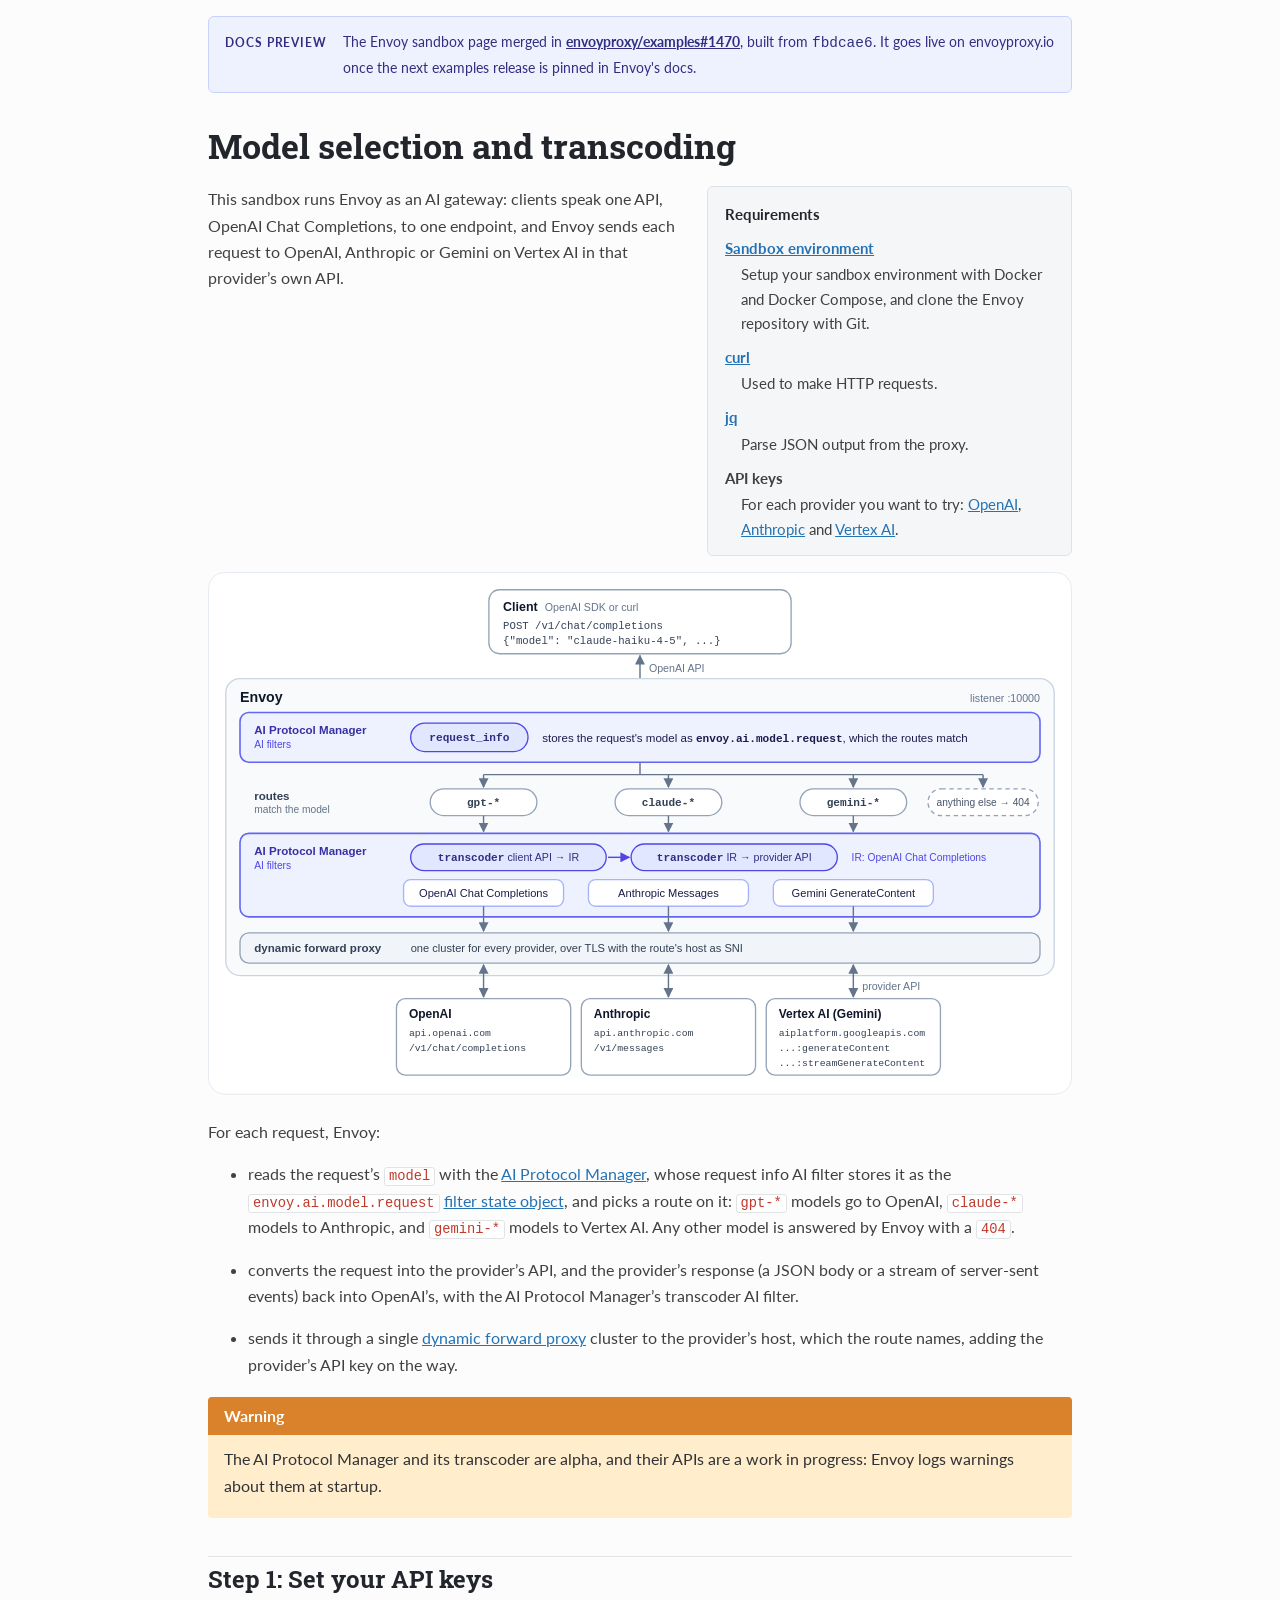
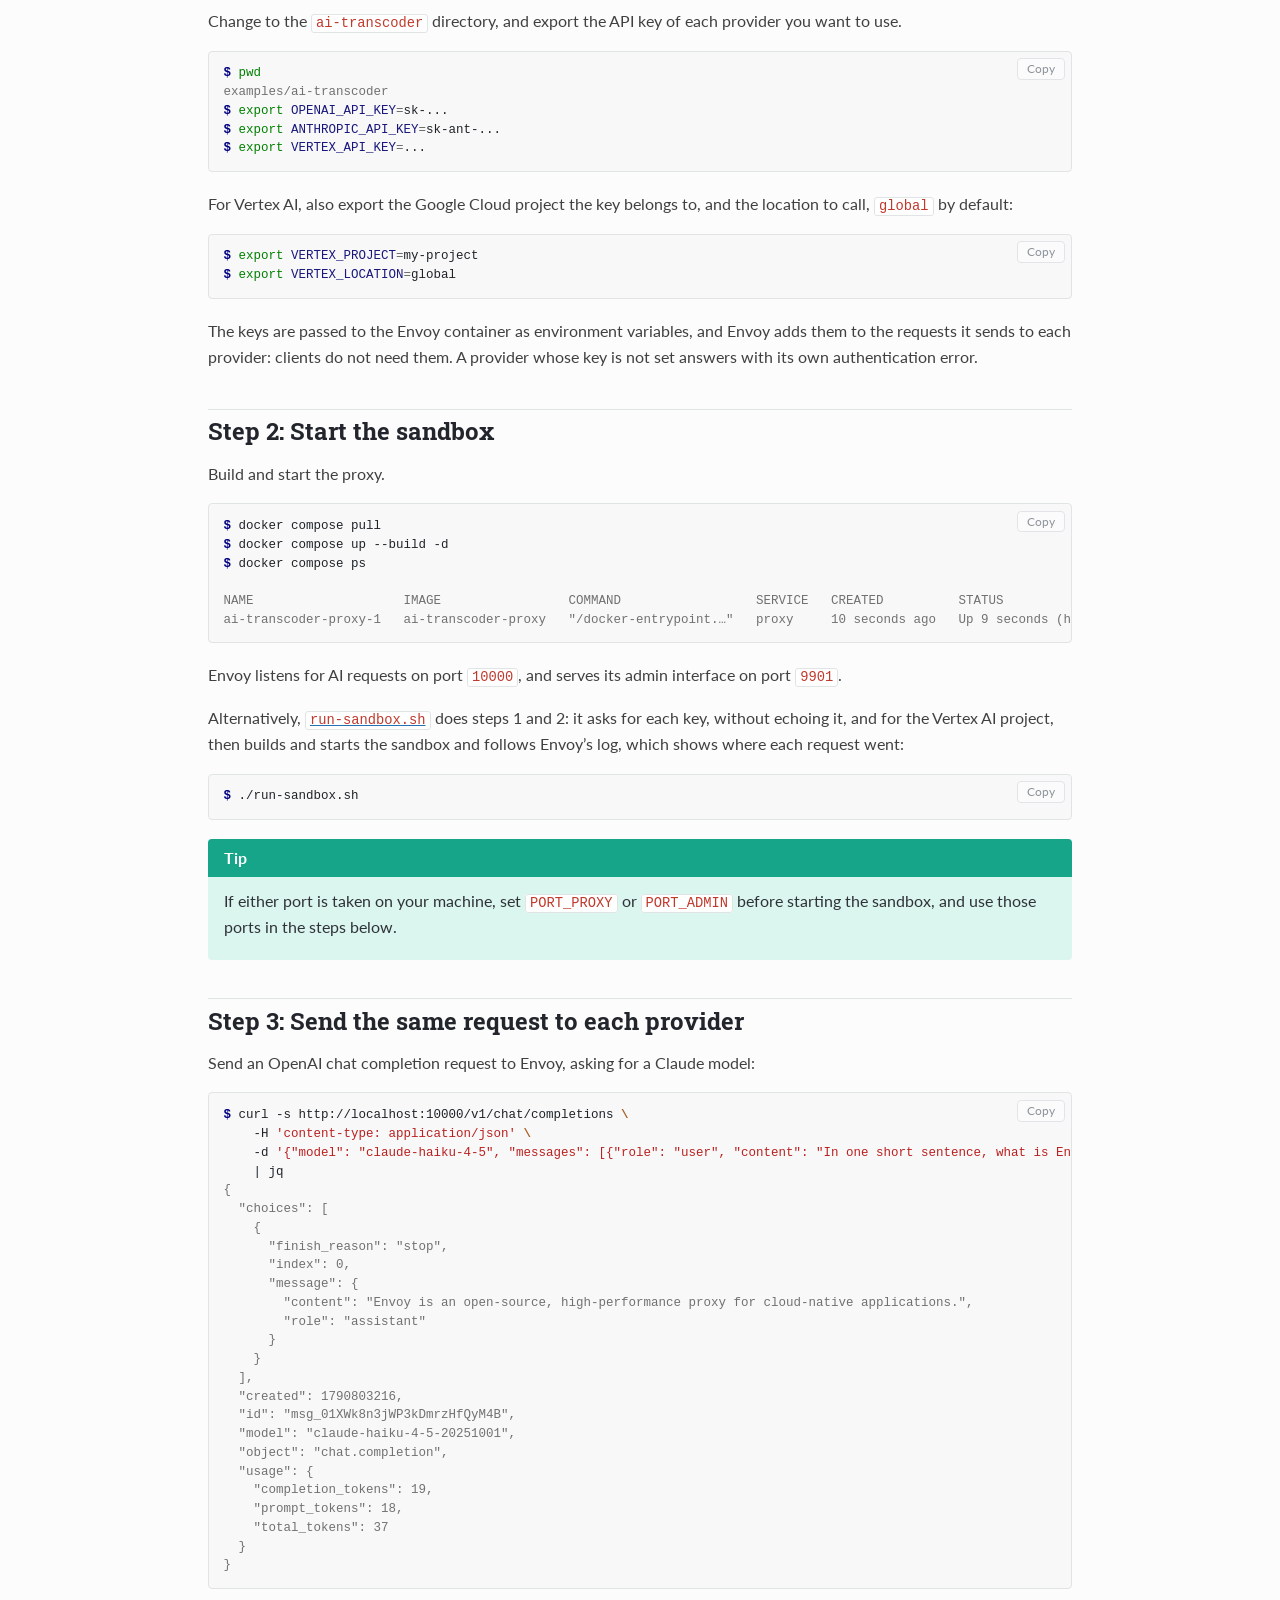
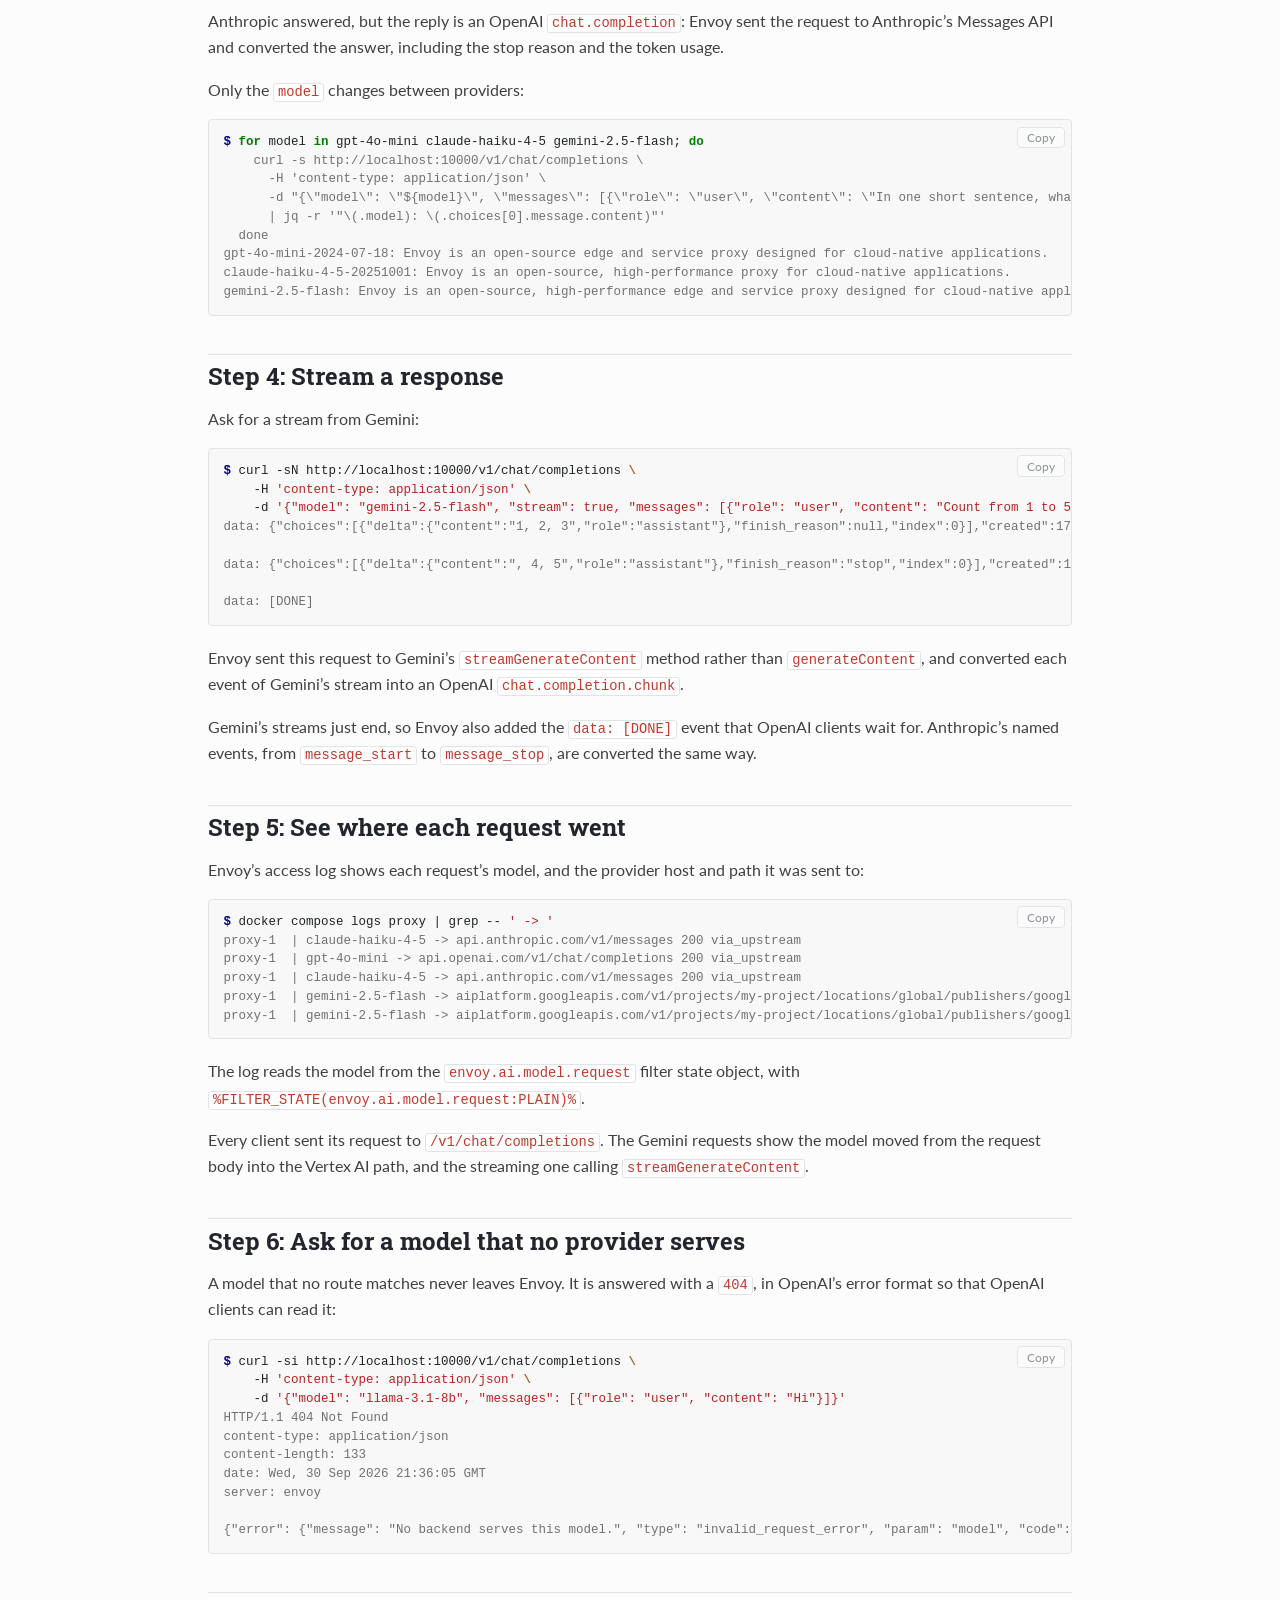
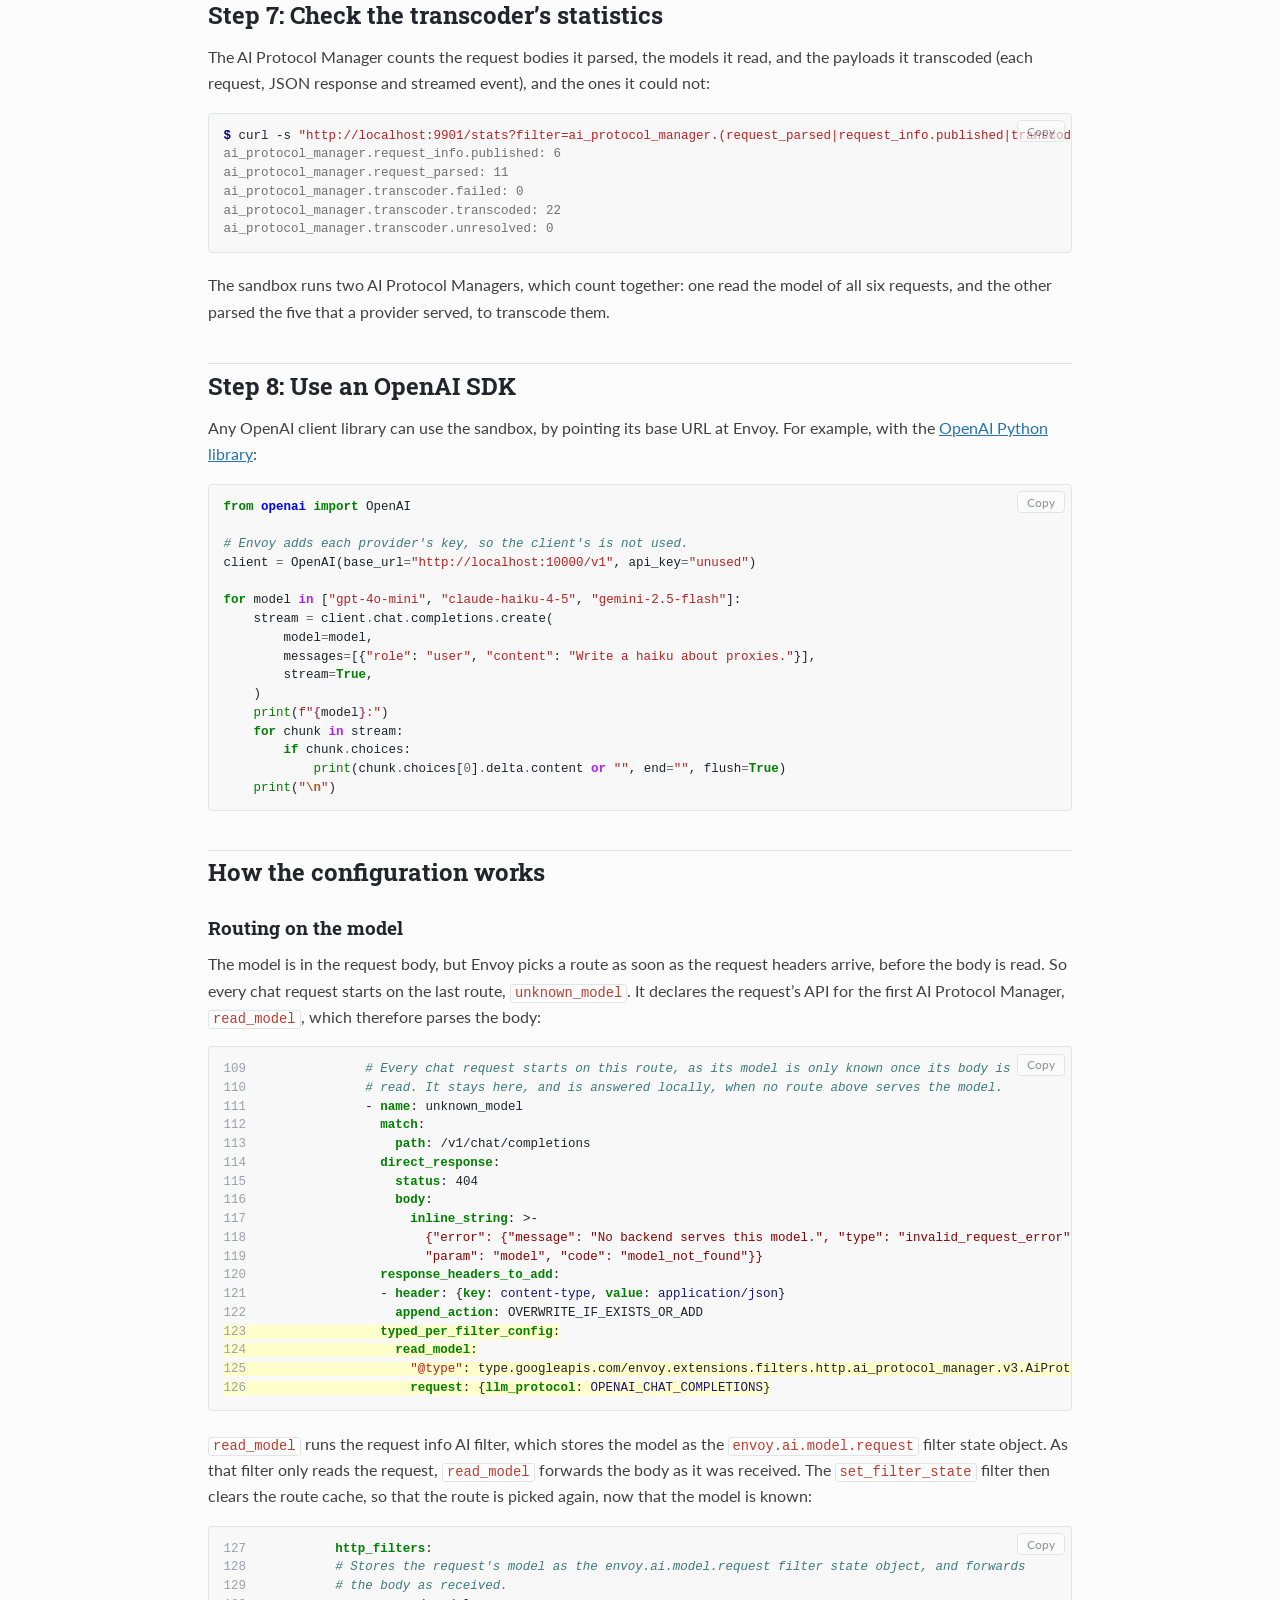
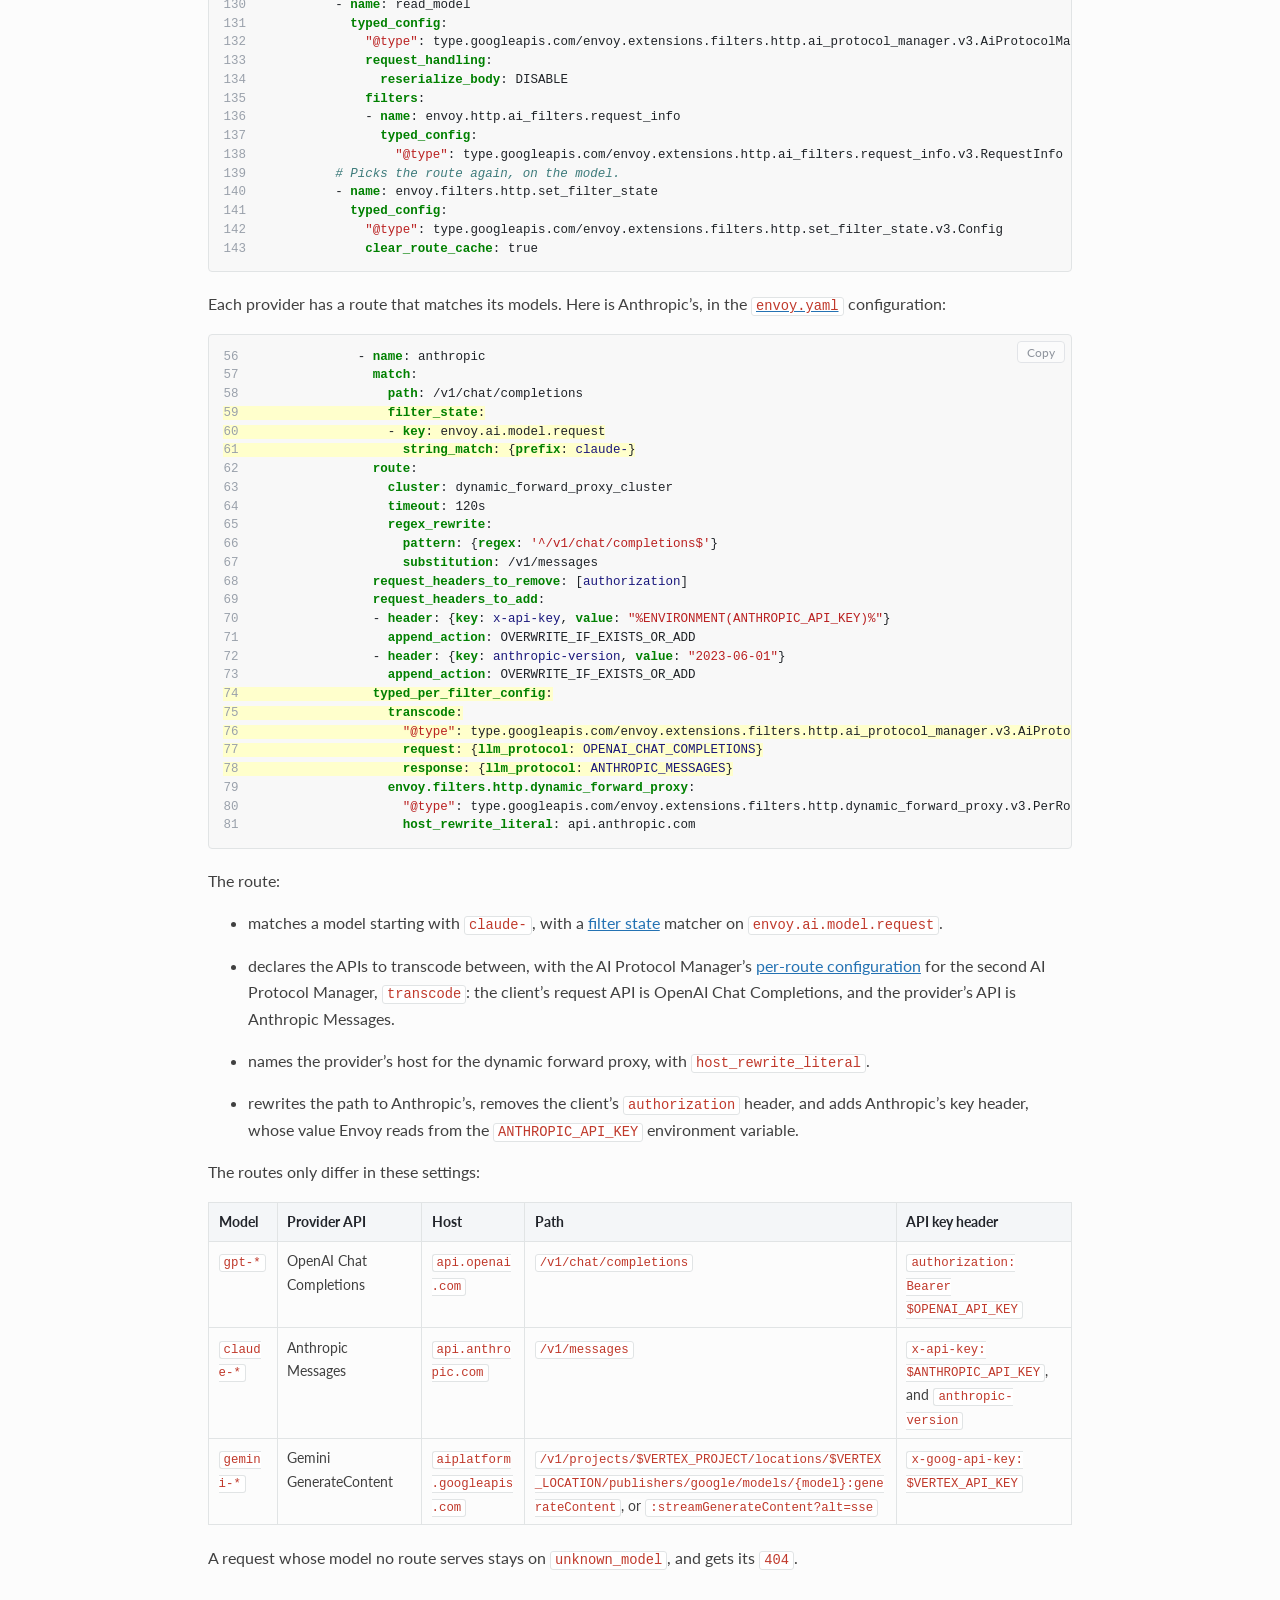
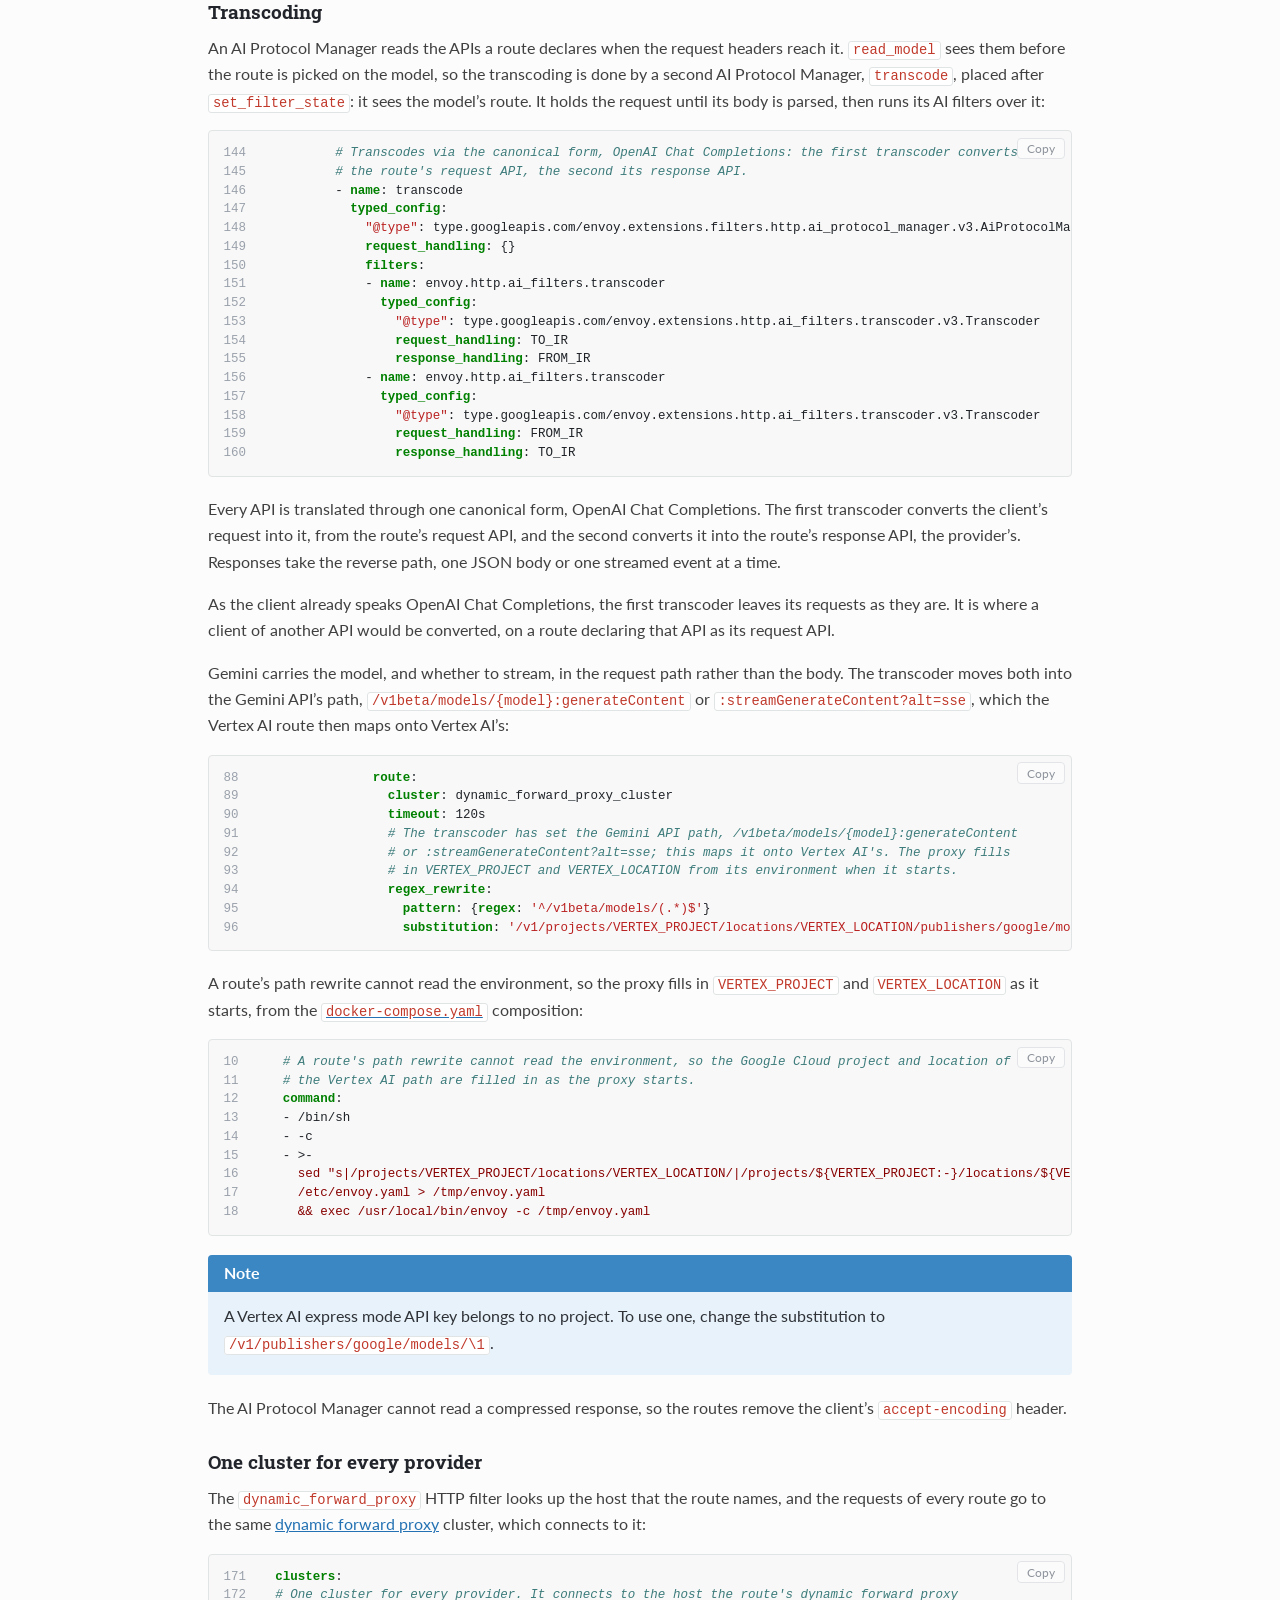
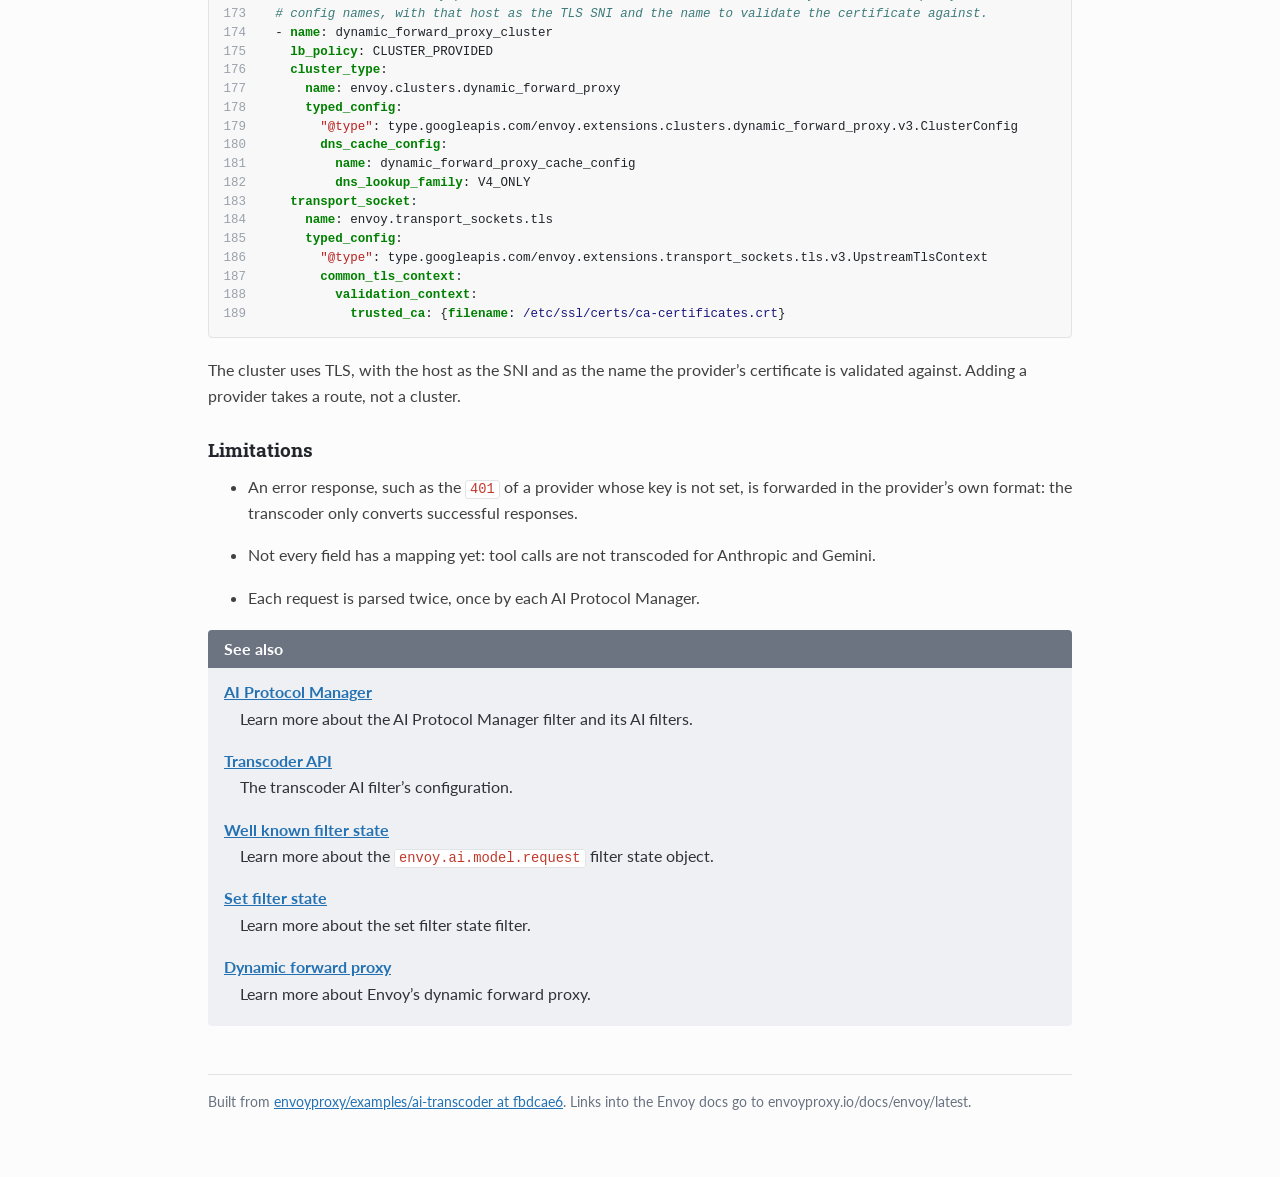
==== static/envoy/model-selection-and-transcoding/index.html @ 84fd52d2 "static: add the Envoy model selection and transcoding sandbox preview A public, noindex copy of the " ====
<!doctype html>
<html lang="en">
<head>
<meta charset="utf-8">
<meta name="viewport" content="width=device-width, initial-scale=1">
<meta name="robots" content="noindex">
<meta name="description" content="Preview of the Envoy sandbox page merged in envoyproxy/examples#1470: one OpenAI endpoint, routed by model to OpenAI, Anthropic and Vertex AI.">
<title>Model selection and transcoding</title>
<link rel="preconnect" href="https://fonts.googleapis.com">
<link rel="preconnect" href="https://fonts.gstatic.com" crossorigin>
<link rel="stylesheet" href="https://fonts.googleapis.com/css2?family=Lato:ital,wght@0,400;0,700;1,400&family=Roboto+Slab:wght@600;700&display=swap">
<style>
/* Layout: one reading column, set like the Envoy docs, under a banner that says what this preview is. */
:root {
  --bg: #fcfcfc; --fg: #404040; --heading: #22252b; --muted: #687280; --rule: #e1e4e5; --link: #2472b3;
  --banner-bg: #eef2ff; --banner-fg: #312e81; --banner-rule: #c7d2fe;
  --inline-code: #c0392b; --inline-code-bg: #ffffff;
  --panel-bg: #f4f6f8; --panel-rule: #dfe3e8;
  --note-bg: #e7f2fa; --note-bar: #3a87c4; --tip-bg: #dbf6ef; --tip-bar: #17a589;
  --warn-bg: #ffedcc; --warn-bar: #d9822b; --see-bg: #eef0f3; --see-bar: #6b7480; --admon-fg: #2f3237;
  --on-bar: #ffffff;
  --code-bg: #f8f8f8; --code-fg: #1f2328; --code-rule: #e1e4e5; --lineno: #9aa1ab;
  --btn-bg: #ffffff; --btn-fg: #374151; --btn-rule: #d1d5db;
  --font-body: "Lato", "Helvetica Neue", Arial, sans-serif;
  --font-head: "Roboto Slab", Georgia, "Times New Roman", serif;
  --font-mono: ui-monospace, SFMono-Regular, Menlo, Consolas, "Liberation Mono", monospace;
}
@media (prefers-color-scheme: dark) {
  :root:not([data-theme="light"]) {
    --bg: #15171c; --fg: #cfd4dc; --heading: #f1f3f6; --muted: #98a1ae; --rule: #2b3038; --link: #6cb4f5;
    --banner-bg: #1e1b4b; --banner-fg: #c7d2fe; --banner-rule: #3730a3;
    --inline-code: #ff9b8a; --inline-code-bg: #1d2026;
    --panel-bg: #1b1e24; --panel-rule: #2b3038;
    --note-bg: #13283a; --tip-bg: #0f2e29; --warn-bg: #36270f; --see-bg: #1d2026; --admon-fg: #d6dbe2;
    color-scheme: dark;
  }
}
:root[data-theme="dark"] {
    --bg: #15171c; --fg: #cfd4dc; --heading: #f1f3f6; --muted: #98a1ae; --rule: #2b3038; --link: #6cb4f5;
    --banner-bg: #1e1b4b; --banner-fg: #c7d2fe; --banner-rule: #3730a3;
    --inline-code: #ff9b8a; --inline-code-bg: #1d2026;
    --panel-bg: #1b1e24; --panel-rule: #2b3038;
    --note-bg: #13283a; --tip-bg: #0f2e29; --warn-bg: #36270f; --see-bg: #1d2026; --admon-fg: #d6dbe2;
    color-scheme: dark;
}
body { background: var(--bg); color: var(--fg); font: 16px/1.65 var(--font-body); }
.page { max-width: 54rem; margin: 0 auto; padding-inline: 16px; padding-block: 0 3rem; }
.preview { display: flex; flex-wrap: wrap; gap: .35rem 1rem; align-items: baseline; margin-block: 1rem 2rem;
  padding: .8rem 1rem; background: var(--banner-bg); color: var(--banner-fg); border: 1px solid var(--banner-rule);
  border-radius: 6px; font-size: .9rem; }
.preview strong { font-size: .72rem; letter-spacing: .08em; text-transform: uppercase; }
.preview span { flex: 1 1 22rem; min-width: 0; }
.preview a { color: inherit; font-weight: 700; }
a { color: var(--link); }
a:focus-visible, button:focus-visible { outline: 2px solid var(--link); outline-offset: 2px; }
h1, h2, h3 { font-family: var(--font-head); color: var(--heading); line-height: 1.25; text-wrap: balance; }
h1 { font-size: 2.1rem; margin: 0 0 1.2rem; }
h2 { font-size: 1.5rem; margin: 2.4rem 0 .9rem; padding-top: .4rem; border-top: 1px solid var(--rule); }
h3 { font-size: 1.2rem; margin: 1.8rem 0 .7rem; }
p, ul, ol, dl { margin: 0 0 1rem; }
li { margin-bottom: .35rem; }
section { min-width: 0; }
a.headerlink { visibility: hidden; margin-left: .35em; color: var(--muted); text-decoration: none; font-size: .8em; }
h1:hover a.headerlink, h2:hover a.headerlink, h3:hover a.headerlink, a.headerlink:focus { visibility: visible; }
code.literal { font: .86em/1.4 var(--font-mono); color: var(--inline-code); background: var(--inline-code-bg);
  border: 1px solid var(--rule); border-radius: 3px; padding: 1px 4px; overflow-wrap: anywhere; }
.sidebar { float: right; width: 38%; margin: 0 0 1rem 1.5rem; padding: .9rem 1.1rem; background: var(--panel-bg);
  border: 1px solid var(--panel-rule); border-radius: 6px; font-size: .92rem; }
.sidebar .sidebar-title { font-weight: 700; color: var(--heading); margin-bottom: .6rem; }
.sidebar dl { margin: 0; }
.sidebar dt { font-weight: 700; margin-top: .6rem; }
.sidebar dd { margin: .15rem 0 0 1rem; }
.sidebar dd p { margin: 0; }
@media (max-width: 760px) { .sidebar { float: none; width: auto; margin: 0 0 1.2rem; } }
figure.diagram { clear: both; margin: 1.5rem 0; overflow-x: auto; }
figure.diagram svg { display: block; max-width: 100%; height: auto; }
.admonition { margin: 1.2rem 0; padding: 0 1rem .2rem; border-radius: 4px; color: var(--admon-fg); }
.admonition .admonition-title { margin: 0 -1rem .7rem; padding: .35rem 1rem; font-weight: 700; color: var(--on-bar);
  border-radius: 4px 4px 0 0; }
.admonition.note { background: var(--note-bg); }
.admonition.note .admonition-title { background: var(--note-bar); }
.admonition.tip { background: var(--tip-bg); }
.admonition.tip .admonition-title { background: var(--tip-bar); }
.admonition.warning { background: var(--warn-bg); }
.admonition.warning .admonition-title { background: var(--warn-bar); }
.admonition.seealso { background: var(--see-bg); }
.admonition.seealso .admonition-title { background: var(--see-bar); }
.admonition dt { font-weight: 700; }
.admonition dd { margin: 0 0 .7rem 1rem; }
.table-wrap { overflow-x: auto; margin: 0 0 1.2rem; }
table.docutils { border-collapse: collapse; font-size: .9rem; min-width: 36rem; }
table.docutils th, table.docutils td { border: 1px solid var(--rule); padding: .45rem .6rem; text-align: left; vertical-align: top; }
table.docutils th { background: var(--panel-bg); color: var(--heading); }
table.docutils td p, table.docutils th p { margin: 0; }
div[class^="highlight-"] { margin: 0 0 1.2rem; }
.copy { position: absolute; top: .4rem; right: .4rem; padding: .15rem .55rem; font: 12px var(--font-body);
  color: var(--btn-fg); background: var(--btn-bg); border: 1px solid var(--btn-rule); border-radius: 4px;
  cursor: pointer; opacity: .55; }
.highlight:hover .copy, .copy:focus-visible { opacity: 1; }
.source { margin-top: 3rem; padding-top: 1rem; border-top: 1px solid var(--rule); color: var(--muted); font-size: .85rem; }
@media (prefers-reduced-motion: no-preference) { .copy { transition: opacity .15s; } }
/* Code blocks stay light in both themes, so the highlighting below reads on them. */
pre { line-height: 125%; }
td.linenos .normal { color: inherit; background-color: transparent; padding-left: 5px; padding-right: 5px; }
span.linenos { color: inherit; background-color: transparent; padding-left: 5px; padding-right: 5px; }
td.linenos .special { color: #000000; background-color: #ffffc0; padding-left: 5px; padding-right: 5px; }
span.linenos.special { color: #000000; background-color: #ffffc0; padding-left: 5px; padding-right: 5px; }
.highlight .hll { background-color: #ffffcc }
.highlight { background: #f8f8f8; }
.highlight .c { color: #3D7B7B; font-style: italic } /* Comment */
.highlight .err { border: 1px solid #F00 } /* Error */
.highlight .k { color: #008000; font-weight: bold } /* Keyword */
.highlight .o { color: #666 } /* Operator */
.highlight .ch { color: #3D7B7B; font-style: italic } /* Comment.Hashbang */
.highlight .cm { color: #3D7B7B; font-style: italic } /* Comment.Multiline */
.highlight .cp { color: #9C6500 } /* Comment.Preproc */
.highlight .cpf { color: #3D7B7B; font-style: italic } /* Comment.PreprocFile */
.highlight .c1 { color: #3D7B7B; font-style: italic } /* Comment.Single */
.highlight .cs { color: #3D7B7B; font-style: italic } /* Comment.Special */
.highlight .gd { color: #A00000 } /* Generic.Deleted */
.highlight .ge { font-style: italic } /* Generic.Emph */
.highlight .ges { font-weight: bold; font-style: italic } /* Generic.EmphStrong */
.highlight .gr { color: #E40000 } /* Generic.Error */
.highlight .gh { color: #000080; font-weight: bold } /* Generic.Heading */
.highlight .gi { color: #008400 } /* Generic.Inserted */
.highlight .go { color: #717171 } /* Generic.Output */
.highlight .gp { color: #000080; font-weight: bold } /* Generic.Prompt */
.highlight .gs { font-weight: bold } /* Generic.Strong */
.highlight .gu { color: #800080; font-weight: bold } /* Generic.Subheading */
.highlight .gt { color: #04D } /* Generic.Traceback */
.highlight .kc { color: #008000; font-weight: bold } /* Keyword.Constant */
.highlight .kd { color: #008000; font-weight: bold } /* Keyword.Declaration */
.highlight .kn { color: #008000; font-weight: bold } /* Keyword.Namespace */
.highlight .kp { color: #008000 } /* Keyword.Pseudo */
.highlight .kr { color: #008000; font-weight: bold } /* Keyword.Reserved */
.highlight .kt { color: #B00040 } /* Keyword.Type */
.highlight .m { color: #666 } /* Literal.Number */
.highlight .s { color: #BA2121 } /* Literal.String */
.highlight .na { color: #687822 } /* Name.Attribute */
.highlight .nb { color: #008000 } /* Name.Builtin */
.highlight .nc { color: #00F; font-weight: bold } /* Name.Class */
.highlight .no { color: #800 } /* Name.Constant */
.highlight .nd { color: #A2F } /* Name.Decorator */
.highlight .ni { color: #717171; font-weight: bold } /* Name.Entity */
.highlight .ne { color: #CB3F38; font-weight: bold } /* Name.Exception */
.highlight .nf { color: #00F } /* Name.Function */
.highlight .nl { color: #767600 } /* Name.Label */
.highlight .nn { color: #00F; font-weight: bold } /* Name.Namespace */
.highlight .nt { color: #008000; font-weight: bold } /* Name.Tag */
.highlight .nv { color: #19177C } /* Name.Variable */
.highlight .ow { color: #A2F; font-weight: bold } /* Operator.Word */
.highlight .w { color: #BBB } /* Text.Whitespace */
.highlight .mb { color: #666 } /* Literal.Number.Bin */
.highlight .mf { color: #666 } /* Literal.Number.Float */
.highlight .mh { color: #666 } /* Literal.Number.Hex */
.highlight .mi { color: #666 } /* Literal.Number.Integer */
.highlight .mo { color: #666 } /* Literal.Number.Oct */
.highlight .sa { color: #BA2121 } /* Literal.String.Affix */
.highlight .sb { color: #BA2121 } /* Literal.String.Backtick */
.highlight .sc { color: #BA2121 } /* Literal.String.Char */
.highlight .dl { color: #BA2121 } /* Literal.String.Delimiter */
.highlight .sd { color: #BA2121; font-style: italic } /* Literal.String.Doc */
.highlight .s2 { color: #BA2121 } /* Literal.String.Double */
.highlight .se { color: #AA5D1F; font-weight: bold } /* Literal.String.Escape */
.highlight .sh { color: #BA2121 } /* Literal.String.Heredoc */
.highlight .si { color: #A45A77; font-weight: bold } /* Literal.String.Interpol */
.highlight .sx { color: #008000 } /* Literal.String.Other */
.highlight .sr { color: #A45A77 } /* Literal.String.Regex */
.highlight .s1 { color: #BA2121 } /* Literal.String.Single */
.highlight .ss { color: #19177C } /* Literal.String.Symbol */
.highlight .bp { color: #008000 } /* Name.Builtin.Pseudo */
.highlight .fm { color: #00F } /* Name.Function.Magic */
.highlight .vc { color: #19177C } /* Name.Variable.Class */
.highlight .vg { color: #19177C } /* Name.Variable.Global */
.highlight .vi { color: #19177C } /* Name.Variable.Instance */
.highlight .vm { color: #19177C } /* Name.Variable.Magic */
.highlight .il { color: #666 } /* Literal.Number.Integer.Long */
.highlight { position: relative; background: var(--code-bg); border: 1px solid var(--code-rule); border-radius: 4px; }
.highlight pre { margin: 0; padding: .8rem .9rem; overflow-x: auto; color: var(--code-fg); font: 12.5px/1.5 var(--font-mono); }
span.linenos { color: var(--lineno); user-select: none; padding: 0 .9rem 0 0; }
body { margin: 0; }
img { max-width: 100%; }
</style>
</head>
<body>
<div class="page">
  <p class="preview"><strong>Docs preview</strong><span>The Envoy sandbox page merged in
    <a href="https://github.com/envoyproxy/examples/pull/1470">envoyproxy/examples#1470</a>, built from <code>fbdcae6</code>.
    It goes live on envoyproxy.io once the next examples release is pinned in Envoy's docs.</span></p>
  <article>
<section id="model-selection-and-transcoding">
<span id="install-sandboxes-ai-transcoder"></span><h1>Model selection and transcoding<a class="headerlink" href="#model-selection-and-transcoding" title="Link to this heading"></a></h1>
<aside class="sidebar">
<p class="sidebar-title">Requirements</p>
<dl class="simple">
<dt><a class="reference external" href="https://www.envoyproxy.io/docs/envoy/latest/start/sandboxes/setup#start-sandboxes-setup" title="(in envoy v1.40.0-dev-1d950c)"><span class="xref std std-ref">Sandbox environment</span></a></dt><dd><p>Setup your sandbox environment with Docker and Docker Compose,
and clone the Envoy repository with Git.</p>
</dd>
</dl>
<dl class="simple">
<dt><a class="reference external" href="https://www.envoyproxy.io/docs/envoy/latest/start/sandboxes/setup#start-sandboxes-setup-curl" title="(in envoy v1.40.0-dev-1d950c)"><span class="xref std std-ref">curl</span></a></dt><dd><p>Used to make HTTP requests.</p>
</dd>
<dt><a class="reference external" href="https://www.envoyproxy.io/docs/envoy/latest/start/sandboxes/setup#start-sandboxes-setup-jq" title="(in envoy v1.40.0-dev-1d950c)"><span class="xref std std-ref">jq</span></a></dt><dd><p>Parse JSON output from the proxy.</p>
</dd>
<dt>API keys</dt><dd><p>For each provider you want to try: <a class="reference external" href="https://platform.openai.com/api-keys">OpenAI</a>,
<a class="reference external" href="https://console.anthropic.com/settings/keys">Anthropic</a> and
<a class="reference external" href="https://cloud.google.com/vertex-ai/generative-ai/docs/start/api-keys">Vertex AI</a>.</p>
</dd>
</dl>
</aside>
<p>This sandbox runs Envoy as an AI gateway: clients speak one API, OpenAI Chat Completions, to one endpoint,
and Envoy sends each request to OpenAI, Anthropic or Gemini on Vertex AI in that provider’s own API.</p>
<figure class="diagram"><svg xmlns="http://www.w3.org/2000/svg" viewBox="0 0 972 588" width="972" height="588" role="img" aria-labelledby="diagram-title diagram-desc" font-family="-apple-system, BlinkMacSystemFont, 'Segoe UI', Roboto, Helvetica, Arial, sans-serif">
  <title id="diagram-title">One OpenAI endpoint, three providers: the AI Protocol Manager's AI filters read the model and transcode each request</title>
  <desc id="diagram-desc">An OpenAI client sends POST /v1/chat/completions to Envoy. In the AI Protocol Manager, the request_info AI filter stores the request's model as the envoy.ai.model.request filter state object, which the routes match: gpt-* models go to OpenAI, claude-* models to Anthropic, gemini-* models to Vertex AI, and any other model gets a local 404. A second AI Protocol Manager runs two transcoder AI filters, from the client's API into the canonical form, OpenAI Chat Completions, and from it into the route's provider API, and converts the response back. One dynamic forward proxy cluster connects to api.openai.com, api.anthropic.com or aiplatform.googleapis.com over TLS.</desc>
  <defs>
    <marker id="arrow" viewBox="0 0 10 10" refX="9" refY="5" markerWidth="7" markerHeight="7" orient="auto-start-reverse"><path d="M0 0L10 5L0 10z" fill="#64748b"/></marker>
    <marker id="arrow-indigo" viewBox="0 0 10 10" refX="9" refY="5" markerWidth="7" markerHeight="7" orient="auto-start-reverse"><path d="M0 0L10 5L0 10z" fill="#4f46e5"/></marker>
  </defs>

  <rect x="0.5" y="0.5" width="971" height="587" rx="18" fill="#ffffff" stroke="#e2e8f0"/>

  <!-- Client -->
  <rect x="316" y="20" width="340" height="72" rx="12" fill="#ffffff" stroke="#94a3b8" stroke-width="1.5"/>
  <text x="332" y="44"><tspan font-size="14" font-weight="700" fill="#0f172a">Client</tspan><tspan dx="8" font-size="12" fill="#64748b">OpenAI SDK or curl</tspan></text>
  <g font-family="ui-monospace, SFMono-Regular, Menlo, Consolas, 'Liberation Mono', monospace" font-size="12" fill="#334155">
    <text x="332" y="64">POST /v1/chat/completions</text>
    <text x="332" y="81">{"model": "claude-haiku-4-5", ...}</text>
  </g>
  <line x1="486" y1="94" x2="486" y2="156" stroke="#64748b" stroke-width="1.6" marker-start="url(#arrow)" marker-end="url(#arrow)"/>
  <text x="496" y="112" font-size="12" fill="#64748b">OpenAI API</text>

  <!-- Envoy -->
  <rect x="20" y="120" width="932" height="334" rx="16" fill="#f8fafc" stroke="#cbd5e1" stroke-width="1.5"/>
  <text x="36" y="146" font-size="16" font-weight="700" fill="#0f172a">Envoy</text>
  <text x="936" y="146" font-size="12" text-anchor="end" fill="#64748b">listener :10000</text>

  <!-- AI Protocol Manager: read the model -->
  <rect x="36" y="158" width="900" height="56" rx="10" fill="#eef2ff" stroke="#6366f1" stroke-width="1.8"/>
  <text x="52" y="182" font-size="13" font-weight="700" fill="#3730a3">AI Protocol Manager</text>
  <text x="52" y="198" font-size="11.5" fill="#4f46e5">AI filters</text>
  <rect x="228" y="170" width="132" height="32" rx="16" fill="#e0e7ff" stroke="#4f46e5" stroke-width="1.5"/>
  <text x="294" y="190.5" font-family="ui-monospace, SFMono-Regular, Menlo, Consolas, 'Liberation Mono', monospace" font-size="12.5" font-weight="700" text-anchor="middle" fill="#312e81">request_info</text>
  <text x="376" y="191" font-size="13" fill="#1e1b4b">stores the request's model as <tspan font-family="ui-monospace, SFMono-Regular, Menlo, Consolas, 'Liberation Mono', monospace" font-size="12.5" font-weight="700">envoy.ai.model.request</tspan>, which the routes match</text>

  <!-- Routes -->
  <path d="M486 214V228M310 228H872" fill="none" stroke="#64748b" stroke-width="1.6"/>
  <g stroke="#64748b" stroke-width="1.6" marker-end="url(#arrow)">
    <line x1="310" y1="228" x2="310" y2="242"/>
    <line x1="518" y1="228" x2="518" y2="242"/>
    <line x1="726" y1="228" x2="726" y2="242"/>
    <line x1="872" y1="228" x2="872" y2="242"/>
  </g>
  <text x="52" y="257" font-size="13" font-weight="700" fill="#334155">routes</text>
  <text x="52" y="271" font-size="11.5" fill="#64748b">match the model</text>
  <g fill="#ffffff" stroke="#94a3b8" stroke-width="1.5">
    <rect x="250" y="244" width="120" height="30" rx="15"/>
    <rect x="458" y="244" width="120" height="30" rx="15"/>
    <rect x="666" y="244" width="120" height="30" rx="15"/>
  </g>
  <g font-family="ui-monospace, SFMono-Regular, Menlo, Consolas, 'Liberation Mono', monospace" font-size="12.5" font-weight="700" text-anchor="middle" fill="#334155">
    <text x="310" y="263.5">gpt-*</text>
    <text x="518" y="263.5">claude-*</text>
    <text x="726" y="263.5">gemini-*</text>
  </g>
  <rect x="810" y="244" width="124" height="30" rx="15" fill="#ffffff" stroke="#94a3b8" stroke-width="1.5" stroke-dasharray="5 4"/>
  <text x="872" y="263.5" font-size="11.5" text-anchor="middle" fill="#475569">anything else → 404</text>

  <g stroke="#64748b" stroke-width="1.6" marker-end="url(#arrow)">
    <line x1="310" y1="274" x2="310" y2="292"/>
    <line x1="518" y1="274" x2="518" y2="292"/>
    <line x1="726" y1="274" x2="726" y2="292"/>
  </g>

  <!-- AI Protocol Manager: transcode -->
  <rect x="36" y="294" width="900" height="94" rx="10" fill="#eef2ff" stroke="#6366f1" stroke-width="1.8"/>
  <text x="52" y="318" font-size="13" font-weight="700" fill="#3730a3">AI Protocol Manager</text>
  <text x="52" y="334" font-size="11.5" fill="#4f46e5">AI filters</text>
  <rect x="228" y="306" width="220" height="30" rx="15" fill="#e0e7ff" stroke="#4f46e5" stroke-width="1.5"/>
  <text x="338" y="325.5" text-anchor="middle" fill="#312e81"><tspan font-family="ui-monospace, SFMono-Regular, Menlo, Consolas, 'Liberation Mono', monospace" font-size="12.5" font-weight="700">transcoder</tspan><tspan font-size="12"> client API → IR</tspan></text>
  <line x1="450" y1="321" x2="474" y2="321" stroke="#4f46e5" stroke-width="1.6" marker-end="url(#arrow-indigo)"/>
  <rect x="476" y="306" width="232" height="30" rx="15" fill="#e0e7ff" stroke="#4f46e5" stroke-width="1.5"/>
  <text x="592" y="325.5" text-anchor="middle" fill="#312e81"><tspan font-family="ui-monospace, SFMono-Regular, Menlo, Consolas, 'Liberation Mono', monospace" font-size="12.5" font-weight="700">transcoder</tspan><tspan font-size="12"> IR → provider API</tspan></text>
  <text x="724" y="325" font-size="11.5" fill="#4f46e5">IR: OpenAI Chat Completions</text>
  <g fill="#ffffff" stroke="#a5b4fc" stroke-width="1.5">
    <rect x="220" y="346" width="180" height="30" rx="8"/>
    <rect x="428" y="346" width="180" height="30" rx="8"/>
    <rect x="636" y="346" width="180" height="30" rx="8"/>
  </g>
  <g font-size="12.5" text-anchor="middle" fill="#1e1b4b">
    <text x="310" y="365.5">OpenAI Chat Completions</text>
    <text x="518" y="365.5">Anthropic Messages</text>
    <text x="726" y="365.5">Gemini GenerateContent</text>
  </g>

  <g stroke="#64748b" stroke-width="1.6" marker-end="url(#arrow)">
    <line x1="310" y1="376" x2="310" y2="404"/>
    <line x1="518" y1="376" x2="518" y2="404"/>
    <line x1="726" y1="376" x2="726" y2="404"/>
  </g>

  <!-- One dynamic forward proxy cluster -->
  <rect x="36" y="406" width="900" height="34" rx="10" fill="#f1f5f9" stroke="#94a3b8" stroke-width="1.5"/>
  <text x="52" y="428" font-size="13" font-weight="700" fill="#334155">dynamic forward proxy</text>
  <text x="228" y="428" font-size="12.5" fill="#334155">one cluster for every provider, over TLS with the route's host as SNI</text>

  <!-- Providers -->
  <g stroke="#64748b" stroke-width="1.6" marker-start="url(#arrow)" marker-end="url(#arrow)">
    <line x1="310" y1="442" x2="310" y2="478"/>
    <line x1="518" y1="442" x2="518" y2="478"/>
    <line x1="726" y1="442" x2="726" y2="478"/>
  </g>
  <text x="736" y="470" font-size="12" fill="#64748b">provider API</text>
  <g fill="#ffffff" stroke="#94a3b8" stroke-width="1.5">
    <rect x="212" y="480" width="196" height="86" rx="10"/>
    <rect x="420" y="480" width="196" height="86" rx="10"/>
    <rect x="628" y="480" width="196" height="86" rx="10"/>
  </g>
  <g font-size="13.5" font-weight="700" fill="#0f172a">
    <text x="226" y="502">OpenAI</text>
    <text x="434" y="502">Anthropic</text>
    <text x="642" y="502">Vertex AI (Gemini)</text>
  </g>
  <g font-family="ui-monospace, SFMono-Regular, Menlo, Consolas, 'Liberation Mono', monospace" font-size="11" fill="#334155">
    <text x="226" y="522">api.openai.com</text>
    <text x="226" y="539">/v1/chat/completions</text>
    <text x="434" y="522">api.anthropic.com</text>
    <text x="434" y="539">/v1/messages</text>
    <text x="642" y="522">aiplatform.googleapis.com</text>
    <text x="642" y="539">...:generateContent</text>
    <text x="642" y="556">...:streamGenerateContent</text>
  </g>
</svg></figure>
<p>For each request, Envoy:</p>
<ul class="simple">
<li><p>reads the request’s <code class="docutils literal notranslate"><span class="pre">model</span></code> with the <a class="reference external" href="https://www.envoyproxy.io/docs/envoy/latest/configuration/http/http_filters/ai_protocol_manager_filter#config-http-filters-ai-protocol-manager" title="(in envoy v1.40.0-dev-1d950c)"><span class="xref std std-ref">AI Protocol Manager</span></a>,
whose request info AI filter stores it as the <code class="docutils literal notranslate"><span class="pre">envoy.ai.model.request</span></code>
<a class="reference external" href="https://www.envoyproxy.io/docs/envoy/latest/configuration/advanced/well_known_filter_state#well-known-filter-state" title="(in envoy v1.40.0-dev-1d950c)"><span class="xref std std-ref">filter state object</span></a>, and picks a route on it: <code class="docutils literal notranslate"><span class="pre">gpt-*</span></code> models go to OpenAI,
<code class="docutils literal notranslate"><span class="pre">claude-*</span></code> models to Anthropic, and <code class="docutils literal notranslate"><span class="pre">gemini-*</span></code> models to Vertex AI. Any other model is answered by Envoy with
a <code class="docutils literal notranslate"><span class="pre">404</span></code>.</p></li>
<li><p>converts the request into the provider’s API, and the provider’s response (a JSON body or a stream of
server-sent events) back into OpenAI’s, with the AI Protocol Manager’s transcoder AI filter.</p></li>
<li><p>sends it through a single <a class="reference external" href="https://www.envoyproxy.io/docs/envoy/latest/intro/arch_overview/http/http_proxy#arch-overview-http-dynamic-forward-proxy" title="(in envoy v1.40.0-dev-1d950c)"><span class="xref std std-ref">dynamic forward proxy</span></a> cluster to the
provider’s host, which the route names, adding the provider’s API key on the way.</p></li>
</ul>
<div class="admonition warning">
<p class="admonition-title">Warning</p>
<p>The AI Protocol Manager and its transcoder are alpha, and their APIs are a work in progress: Envoy logs warnings
about them at startup.</p>
</div>
<section id="step-1-set-your-api-keys">
<h2>Step 1: Set your API keys<a class="headerlink" href="#step-1-set-your-api-keys" title="Link to this heading"></a></h2>
<p>Change to the <code class="docutils literal notranslate"><span class="pre">ai-transcoder</span></code> directory, and export the API key of each provider you want to use.</p>
<div class="highlight-console notranslate"><div class="highlight"><pre><span></span><span class="gp">$ </span><span class="nb">pwd</span>
<span class="go">examples/ai-transcoder</span>
<span class="gp">$ </span><span class="nb">export</span><span class="w"> </span><span class="nv">OPENAI_API_KEY</span><span class="o">=</span>sk-...
<span class="gp">$ </span><span class="nb">export</span><span class="w"> </span><span class="nv">ANTHROPIC_API_KEY</span><span class="o">=</span>sk-ant-...
<span class="gp">$ </span><span class="nb">export</span><span class="w"> </span><span class="nv">VERTEX_API_KEY</span><span class="o">=</span>...
</pre></div>
</div>
<p>For Vertex AI, also export the Google Cloud project the key belongs to, and the location to call, <code class="docutils literal notranslate"><span class="pre">global</span></code> by
default:</p>
<div class="highlight-console notranslate"><div class="highlight"><pre><span></span><span class="gp">$ </span><span class="nb">export</span><span class="w"> </span><span class="nv">VERTEX_PROJECT</span><span class="o">=</span>my-project
<span class="gp">$ </span><span class="nb">export</span><span class="w"> </span><span class="nv">VERTEX_LOCATION</span><span class="o">=</span>global
</pre></div>
</div>
<p>The keys are passed to the Envoy container as environment variables, and Envoy adds them to the requests it sends to
each provider: clients do not need them. A provider whose key is not set answers with its own authentication error.</p>
</section>
<section id="step-2-start-the-sandbox">
<h2>Step 2: Start the sandbox<a class="headerlink" href="#step-2-start-the-sandbox" title="Link to this heading"></a></h2>
<p>Build and start the proxy.</p>
<div class="highlight-console notranslate"><div class="highlight"><pre><span></span><span class="gp">$ </span>docker<span class="w"> </span>compose<span class="w"> </span>pull
<span class="gp">$ </span>docker<span class="w"> </span>compose<span class="w"> </span>up<span class="w"> </span>--build<span class="w"> </span>-d
<span class="gp">$ </span>docker<span class="w"> </span>compose<span class="w"> </span>ps

<span class="go">NAME                    IMAGE                 COMMAND                  SERVICE   CREATED          STATUS                    PORTS</span>
<span class="go">ai-transcoder-proxy-1   ai-transcoder-proxy   "/docker-entrypoint.…"   proxy     10 seconds ago   Up 9 seconds (healthy)    0.0.0.0:9901-&gt;9901/tcp, 0.0.0.0:10000-&gt;10000/tcp</span>
</pre></div>
</div>
<p>Envoy listens for AI requests on port <code class="docutils literal notranslate"><span class="pre">10000</span></code>, and serves its admin interface on port <code class="docutils literal notranslate"><span class="pre">9901</span></code>.</p>
<p>Alternatively, <a class="reference download internal" href="https://github.com/envoyproxy/examples/blob/fbdcae6f549a6e20ed071596f76019e5b0786b8f/ai-transcoder/run-sandbox.sh"><code class="xref download docutils literal notranslate"><span class="pre">run-sandbox.sh</span></code></a> does steps 1 and 2: it asks for each
key, without echoing it, and for the Vertex AI project, then builds and starts the sandbox and follows Envoy’s log,
which shows where each request went:</p>
<div class="highlight-console notranslate"><div class="highlight"><pre><span></span><span class="gp">$ </span>./run-sandbox.sh
</pre></div>
</div>
<div class="admonition tip">
<p class="admonition-title">Tip</p>
<p>If either port is taken on your machine, set <code class="docutils literal notranslate"><span class="pre">PORT_PROXY</span></code> or <code class="docutils literal notranslate"><span class="pre">PORT_ADMIN</span></code> before starting the sandbox, and use
those ports in the steps below.</p>
</div>
</section>
<section id="step-3-send-the-same-request-to-each-provider">
<h2>Step 3: Send the same request to each provider<a class="headerlink" href="#step-3-send-the-same-request-to-each-provider" title="Link to this heading"></a></h2>
<p>Send an OpenAI chat completion request to Envoy, asking for a Claude model:</p>
<div class="highlight-console notranslate"><div class="highlight"><pre><span></span><span class="gp">$ </span>curl<span class="w"> </span>-s<span class="w"> </span>http://localhost:10000/v1/chat/completions<span class="w"> </span><span class="se">\</span>
<span class="w">    </span>-H<span class="w"> </span><span class="s1">'content-type: application/json'</span><span class="w"> </span><span class="se">\</span>
<span class="w">    </span>-d<span class="w"> </span><span class="s1">'{"model": "claude-haiku-4-5", "messages": [{"role": "user", "content": "In one short sentence, what is Envoy proxy?"}]}'</span><span class="w"> </span><span class="se">\</span>
<span class="w">    </span><span class="p">|</span><span class="w"> </span>jq
<span class="go">{</span>
<span class="go">  "choices": [</span>
<span class="go">    {</span>
<span class="go">      "finish_reason": "stop",</span>
<span class="go">      "index": 0,</span>
<span class="go">      "message": {</span>
<span class="go">        "content": "Envoy is an open-source, high-performance proxy for cloud-native applications.",</span>
<span class="go">        "role": "assistant"</span>
<span class="go">      }</span>
<span class="go">    }</span>
<span class="go">  ],</span>
<span class="go">  "created": 1790803216,</span>
<span class="go">  "id": "msg_01XWk8n3jWP3kDmrzHfQyM4B",</span>
<span class="go">  "model": "claude-haiku-4-5-20251001",</span>
<span class="go">  "object": "chat.completion",</span>
<span class="go">  "usage": {</span>
<span class="go">    "completion_tokens": 19,</span>
<span class="go">    "prompt_tokens": 18,</span>
<span class="go">    "total_tokens": 37</span>
<span class="go">  }</span>
<span class="go">}</span>
</pre></div>
</div>
<p>Anthropic answered, but the reply is an OpenAI <code class="docutils literal notranslate"><span class="pre">chat.completion</span></code>: Envoy sent the request to Anthropic’s Messages API
and converted the answer, including the stop reason and the token usage.</p>
<p>Only the <code class="docutils literal notranslate"><span class="pre">model</span></code> changes between providers:</p>
<div class="highlight-console notranslate"><div class="highlight"><pre><span></span><span class="gp">$ </span><span class="k">for</span><span class="w"> </span>model<span class="w"> </span><span class="k">in</span><span class="w"> </span>gpt-4o-mini<span class="w"> </span>claude-haiku-4-5<span class="w"> </span>gemini-2.5-flash<span class="p">;</span><span class="w"> </span><span class="k">do</span>
<span class="go">    curl -s http://localhost:10000/v1/chat/completions \</span>
<span class="go">      -H 'content-type: application/json' \</span>
<span class="go">      -d "{\"model\": \"${model}\", \"messages\": [{\"role\": \"user\", \"content\": \"In one short sentence, what is Envoy proxy?\"}]}" \</span>
<span class="go">      | jq -r '"\(.model): \(.choices[0].message.content)"'</span>
<span class="go">  done</span>
<span class="go">gpt-4o-mini-2024-07-18: Envoy is an open-source edge and service proxy designed for cloud-native applications.</span>
<span class="go">claude-haiku-4-5-20251001: Envoy is an open-source, high-performance proxy for cloud-native applications.</span>
<span class="go">gemini-2.5-flash: Envoy is an open-source, high-performance edge and service proxy designed for cloud-native applications.</span>
</pre></div>
</div>
</section>
<section id="step-4-stream-a-response">
<h2>Step 4: Stream a response<a class="headerlink" href="#step-4-stream-a-response" title="Link to this heading"></a></h2>
<p>Ask for a stream from Gemini:</p>
<div class="highlight-console notranslate"><div class="highlight"><pre><span></span><span class="gp">$ </span>curl<span class="w"> </span>-sN<span class="w"> </span>http://localhost:10000/v1/chat/completions<span class="w"> </span><span class="se">\</span>
<span class="w">    </span>-H<span class="w"> </span><span class="s1">'content-type: application/json'</span><span class="w"> </span><span class="se">\</span>
<span class="w">    </span>-d<span class="w"> </span><span class="s1">'{"model": "gemini-2.5-flash", "stream": true, "messages": [{"role": "user", "content": "Count from 1 to 5."}]}'</span>
<span class="go">data: {"choices":[{"delta":{"content":"1, 2, 3","role":"assistant"},"finish_reason":null,"index":0}],"created":1790803221,"id":"FXzcaMjLO5Te4_UPl9jNkQ8","model":"gemini-2.5-flash","object":"chat.completion.chunk","usage":{"prompt_tokens":8,"total_tokens":8}}</span>

<span class="go">data: {"choices":[{"delta":{"content":", 4, 5","role":"assistant"},"finish_reason":"stop","index":0}],"created":1790803221,"id":"FXzcaMjLO5Te4_UPl9jNkQ8","model":"gemini-2.5-flash","object":"chat.completion.chunk","usage":{"completion_tokens":13,"prompt_tokens":8,"total_tokens":21}}</span>

<span class="go">data: [DONE]</span>
</pre></div>
</div>
<p>Envoy sent this request to Gemini’s <code class="docutils literal notranslate"><span class="pre">streamGenerateContent</span></code> method rather than <code class="docutils literal notranslate"><span class="pre">generateContent</span></code>, and converted
each event of Gemini’s stream into an OpenAI <code class="docutils literal notranslate"><span class="pre">chat.completion.chunk</span></code>.</p>
<p>Gemini’s streams just end, so Envoy also added the <code class="docutils literal notranslate"><span class="pre">data:</span> <span class="pre">[DONE]</span></code> event that OpenAI clients wait for.
Anthropic’s named events, from <code class="docutils literal notranslate"><span class="pre">message_start</span></code> to <code class="docutils literal notranslate"><span class="pre">message_stop</span></code>, are converted the same way.</p>
</section>
<section id="step-5-see-where-each-request-went">
<h2>Step 5: See where each request went<a class="headerlink" href="#step-5-see-where-each-request-went" title="Link to this heading"></a></h2>
<p>Envoy’s access log shows each request’s model, and the provider host and path it was sent to:</p>
<div class="highlight-console notranslate"><div class="highlight"><pre><span></span><span class="gp">$ </span>docker<span class="w"> </span>compose<span class="w"> </span>logs<span class="w"> </span>proxy<span class="w"> </span><span class="p">|</span><span class="w"> </span>grep<span class="w"> </span>--<span class="w"> </span><span class="s1">' -&gt; '</span>
<span class="go">proxy-1  | claude-haiku-4-5 -&gt; api.anthropic.com/v1/messages 200 via_upstream</span>
<span class="go">proxy-1  | gpt-4o-mini -&gt; api.openai.com/v1/chat/completions 200 via_upstream</span>
<span class="go">proxy-1  | claude-haiku-4-5 -&gt; api.anthropic.com/v1/messages 200 via_upstream</span>
<span class="go">proxy-1  | gemini-2.5-flash -&gt; aiplatform.googleapis.com/v1/projects/my-project/locations/global/publishers/google/models/gemini-2.5-flash:generateContent 200 via_upstream</span>
<span class="go">proxy-1  | gemini-2.5-flash -&gt; aiplatform.googleapis.com/v1/projects/my-project/locations/global/publishers/google/models/gemini-2.5-flash:streamGenerateContent?alt=sse 200 via_upstream</span>
</pre></div>
</div>
<p>The log reads the model from the <code class="docutils literal notranslate"><span class="pre">envoy.ai.model.request</span></code> filter state object, with
<code class="docutils literal notranslate"><span class="pre">%FILTER_STATE(envoy.ai.model.request:PLAIN)%</span></code>.</p>
<p>Every client sent its request to <code class="docutils literal notranslate"><span class="pre">/v1/chat/completions</span></code>. The Gemini requests show the model moved from the request
body into the Vertex AI path, and the streaming one calling <code class="docutils literal notranslate"><span class="pre">streamGenerateContent</span></code>.</p>
</section>
<section id="step-6-ask-for-a-model-that-no-provider-serves">
<h2>Step 6: Ask for a model that no provider serves<a class="headerlink" href="#step-6-ask-for-a-model-that-no-provider-serves" title="Link to this heading"></a></h2>
<p>A model that no route matches never leaves Envoy. It is answered with a <code class="docutils literal notranslate"><span class="pre">404</span></code>, in OpenAI’s error format so that
OpenAI clients can read it:</p>
<div class="highlight-console notranslate"><div class="highlight"><pre><span></span><span class="gp">$ </span>curl<span class="w"> </span>-si<span class="w"> </span>http://localhost:10000/v1/chat/completions<span class="w"> </span><span class="se">\</span>
<span class="w">    </span>-H<span class="w"> </span><span class="s1">'content-type: application/json'</span><span class="w"> </span><span class="se">\</span>
<span class="w">    </span>-d<span class="w"> </span><span class="s1">'{"model": "llama-3.1-8b", "messages": [{"role": "user", "content": "Hi"}]}'</span>
<span class="go">HTTP/1.1 404 Not Found</span>
<span class="go">content-type: application/json</span>
<span class="go">content-length: 133</span>
<span class="go">date: Wed, 30 Sep 2026 21:36:05 GMT</span>
<span class="go">server: envoy</span>

<span class="go">{"error": {"message": "No backend serves this model.", "type": "invalid_request_error", "param": "model", "code": "model_not_found"}}</span>
</pre></div>
</div>
</section>
<section id="step-7-check-the-transcoder-s-statistics">
<h2>Step 7: Check the transcoder’s statistics<a class="headerlink" href="#step-7-check-the-transcoder-s-statistics" title="Link to this heading"></a></h2>
<p>The AI Protocol Manager counts the request bodies it parsed, the models it read, and the payloads it transcoded
(each request, JSON response and streamed event), and the ones it could not:</p>
<div class="highlight-console notranslate"><div class="highlight"><pre><span></span><span class="gp">$ </span>curl<span class="w"> </span>-s<span class="w"> </span><span class="s2">"http://localhost:9901/stats?filter=ai_protocol_manager.(request_parsed|request_info.published|transcoder)"</span>
<span class="go">ai_protocol_manager.request_info.published: 6</span>
<span class="go">ai_protocol_manager.request_parsed: 11</span>
<span class="go">ai_protocol_manager.transcoder.failed: 0</span>
<span class="go">ai_protocol_manager.transcoder.transcoded: 22</span>
<span class="go">ai_protocol_manager.transcoder.unresolved: 0</span>
</pre></div>
</div>
<p>The sandbox runs two AI Protocol Managers, which count together: one read the model of all six requests, and the
other parsed the five that a provider served, to transcode them.</p>
</section>
<section id="step-8-use-an-openai-sdk">
<h2>Step 8: Use an OpenAI SDK<a class="headerlink" href="#step-8-use-an-openai-sdk" title="Link to this heading"></a></h2>
<p>Any OpenAI client library can use the sandbox, by pointing its base URL at Envoy. For example, with the
<a class="reference external" href="https://pypi.org/project/openai/">OpenAI Python library</a>:</p>
<div class="highlight-python notranslate"><div class="highlight"><pre><span></span><span class="kn">from</span><span class="w"> </span><span class="nn">openai</span><span class="w"> </span><span class="kn">import</span> <span class="n">OpenAI</span>

<span class="c1"># Envoy adds each provider's key, so the client's is not used.</span>
<span class="n">client</span> <span class="o">=</span> <span class="n">OpenAI</span><span class="p">(</span><span class="n">base_url</span><span class="o">=</span><span class="s2">"http://localhost:10000/v1"</span><span class="p">,</span> <span class="n">api_key</span><span class="o">=</span><span class="s2">"unused"</span><span class="p">)</span>

<span class="k">for</span> <span class="n">model</span> <span class="ow">in</span> <span class="p">[</span><span class="s2">"gpt-4o-mini"</span><span class="p">,</span> <span class="s2">"claude-haiku-4-5"</span><span class="p">,</span> <span class="s2">"gemini-2.5-flash"</span><span class="p">]:</span>
    <span class="n">stream</span> <span class="o">=</span> <span class="n">client</span><span class="o">.</span><span class="n">chat</span><span class="o">.</span><span class="n">completions</span><span class="o">.</span><span class="n">create</span><span class="p">(</span>
        <span class="n">model</span><span class="o">=</span><span class="n">model</span><span class="p">,</span>
        <span class="n">messages</span><span class="o">=</span><span class="p">[{</span><span class="s2">"role"</span><span class="p">:</span> <span class="s2">"user"</span><span class="p">,</span> <span class="s2">"content"</span><span class="p">:</span> <span class="s2">"Write a haiku about proxies."</span><span class="p">}],</span>
        <span class="n">stream</span><span class="o">=</span><span class="kc">True</span><span class="p">,</span>
    <span class="p">)</span>
    <span class="nb">print</span><span class="p">(</span><span class="sa">f</span><span class="s2">"</span><span class="si">{</span><span class="n">model</span><span class="si">}</span><span class="s2">:"</span><span class="p">)</span>
    <span class="k">for</span> <span class="n">chunk</span> <span class="ow">in</span> <span class="n">stream</span><span class="p">:</span>
        <span class="k">if</span> <span class="n">chunk</span><span class="o">.</span><span class="n">choices</span><span class="p">:</span>
            <span class="nb">print</span><span class="p">(</span><span class="n">chunk</span><span class="o">.</span><span class="n">choices</span><span class="p">[</span><span class="mi">0</span><span class="p">]</span><span class="o">.</span><span class="n">delta</span><span class="o">.</span><span class="n">content</span> <span class="ow">or</span> <span class="s2">""</span><span class="p">,</span> <span class="n">end</span><span class="o">=</span><span class="s2">""</span><span class="p">,</span> <span class="n">flush</span><span class="o">=</span><span class="kc">True</span><span class="p">)</span>
    <span class="nb">print</span><span class="p">(</span><span class="s2">"</span><span class="se">\n</span><span class="s2">"</span><span class="p">)</span>
</pre></div>
</div>
</section>
<section id="how-the-configuration-works">
<h2>How the configuration works<a class="headerlink" href="#how-the-configuration-works" title="Link to this heading"></a></h2>
<section id="routing-on-the-model">
<h3>Routing on the model<a class="headerlink" href="#routing-on-the-model" title="Link to this heading"></a></h3>
<p>The model is in the request body, but Envoy picks a route as soon as the request headers arrive, before the body is
read. So every chat request starts on the last route, <code class="docutils literal notranslate"><span class="pre">unknown_model</span></code>. It declares the request’s API for the first
AI Protocol Manager, <code class="docutils literal notranslate"><span class="pre">read_model</span></code>, which therefore parses the body:</p>
<div class="highlight-yaml notranslate"><div class="highlight"><pre><span></span><span class="linenos">109</span><span class="w">              </span><span class="c1"># Every chat request starts on this route, as its model is only known once its body is</span>
<span class="linenos">110</span><span class="w">              </span><span class="c1"># read. It stays here, and is answered locally, when no route above serves the model.</span>
<span class="linenos">111</span><span class="w">              </span><span class="p p-Indicator">-</span><span class="w"> </span><span class="nt">name</span><span class="p">:</span><span class="w"> </span><span class="l l-Scalar l-Scalar-Plain">unknown_model</span>
<span class="linenos">112</span><span class="w">                </span><span class="nt">match</span><span class="p">:</span>
<span class="linenos">113</span><span class="w">                  </span><span class="nt">path</span><span class="p">:</span><span class="w"> </span><span class="l l-Scalar l-Scalar-Plain">/v1/chat/completions</span>
<span class="linenos">114</span><span class="w">                </span><span class="nt">direct_response</span><span class="p">:</span>
<span class="linenos">115</span><span class="w">                  </span><span class="nt">status</span><span class="p">:</span><span class="w"> </span><span class="l l-Scalar l-Scalar-Plain">404</span>
<span class="linenos">116</span><span class="w">                  </span><span class="nt">body</span><span class="p">:</span>
<span class="linenos">117</span><span class="w">                    </span><span class="nt">inline_string</span><span class="p">:</span><span class="w"> </span><span class="p p-Indicator">&gt;-</span>
<span class="linenos">118</span><span class="w">                      </span><span class="no">{"error": {"message": "No backend serves this model.", "type": "invalid_request_error",</span>
<span class="linenos">119</span><span class="w">                      </span><span class="no">"param": "model", "code": "model_not_found"}}</span>
<span class="linenos">120</span><span class="w">                </span><span class="nt">response_headers_to_add</span><span class="p">:</span>
<span class="linenos">121</span><span class="w">                </span><span class="p p-Indicator">-</span><span class="w"> </span><span class="nt">header</span><span class="p">:</span><span class="w"> </span><span class="p p-Indicator">{</span><span class="nt">key</span><span class="p">:</span><span class="w"> </span><span class="nv">content-type</span><span class="p p-Indicator">,</span><span class="nt"> value</span><span class="p">:</span><span class="w"> </span><span class="nv">application/json</span><span class="p p-Indicator">}</span>
<span class="linenos">122</span><span class="w">                  </span><span class="nt">append_action</span><span class="p">:</span><span class="w"> </span><span class="l l-Scalar l-Scalar-Plain">OVERWRITE_IF_EXISTS_OR_ADD</span>
<span class="hll"><span class="linenos">123</span><span class="w">                </span><span class="nt">typed_per_filter_config</span><span class="p">:</span>
</span><span class="hll"><span class="linenos">124</span><span class="w">                  </span><span class="nt">read_model</span><span class="p">:</span>
</span><span class="hll"><span class="linenos">125</span><span class="w">                    </span><span class="s">"@type"</span><span class="p p-Indicator">:</span><span class="w"> </span><span class="l l-Scalar l-Scalar-Plain">type.googleapis.com/envoy.extensions.filters.http.ai_protocol_manager.v3.AiProtocolManagerPerRoute</span>
</span><span class="hll"><span class="linenos">126</span><span class="w">                    </span><span class="nt">request</span><span class="p">:</span><span class="w"> </span><span class="p p-Indicator">{</span><span class="nt">llm_protocol</span><span class="p">:</span><span class="w"> </span><span class="nv">OPENAI_CHAT_COMPLETIONS</span><span class="p p-Indicator">}</span>
</span></pre></div>
</div>
<p><code class="docutils literal notranslate"><span class="pre">read_model</span></code> runs the request info AI filter, which stores the model as the <code class="docutils literal notranslate"><span class="pre">envoy.ai.model.request</span></code> filter state
object. As that filter only reads the request, <code class="docutils literal notranslate"><span class="pre">read_model</span></code> forwards the body as it was received. The
<code class="docutils literal notranslate"><span class="pre">set_filter_state</span></code> filter then clears the route cache, so that the route is picked again, now that the model is
known:</p>
<div class="highlight-yaml notranslate"><div class="highlight"><pre><span></span><span class="linenos">127</span><span class="w">          </span><span class="nt">http_filters</span><span class="p">:</span>
<span class="linenos">128</span><span class="w">          </span><span class="c1"># Stores the request's model as the envoy.ai.model.request filter state object, and forwards</span>
<span class="linenos">129</span><span class="w">          </span><span class="c1"># the body as received.</span>
<span class="linenos">130</span><span class="w">          </span><span class="p p-Indicator">-</span><span class="w"> </span><span class="nt">name</span><span class="p">:</span><span class="w"> </span><span class="l l-Scalar l-Scalar-Plain">read_model</span>
<span class="linenos">131</span><span class="w">            </span><span class="nt">typed_config</span><span class="p">:</span>
<span class="linenos">132</span><span class="w">              </span><span class="s">"@type"</span><span class="p p-Indicator">:</span><span class="w"> </span><span class="l l-Scalar l-Scalar-Plain">type.googleapis.com/envoy.extensions.filters.http.ai_protocol_manager.v3.AiProtocolManager</span>
<span class="linenos">133</span><span class="w">              </span><span class="nt">request_handling</span><span class="p">:</span>
<span class="linenos">134</span><span class="w">                </span><span class="nt">reserialize_body</span><span class="p">:</span><span class="w"> </span><span class="l l-Scalar l-Scalar-Plain">DISABLE</span>
<span class="linenos">135</span><span class="w">              </span><span class="nt">filters</span><span class="p">:</span>
<span class="linenos">136</span><span class="w">              </span><span class="p p-Indicator">-</span><span class="w"> </span><span class="nt">name</span><span class="p">:</span><span class="w"> </span><span class="l l-Scalar l-Scalar-Plain">envoy.http.ai_filters.request_info</span>
<span class="linenos">137</span><span class="w">                </span><span class="nt">typed_config</span><span class="p">:</span>
<span class="linenos">138</span><span class="w">                  </span><span class="s">"@type"</span><span class="p p-Indicator">:</span><span class="w"> </span><span class="l l-Scalar l-Scalar-Plain">type.googleapis.com/envoy.extensions.http.ai_filters.request_info.v3.RequestInfo</span>
<span class="linenos">139</span><span class="w">          </span><span class="c1"># Picks the route again, on the model.</span>
<span class="linenos">140</span><span class="w">          </span><span class="p p-Indicator">-</span><span class="w"> </span><span class="nt">name</span><span class="p">:</span><span class="w"> </span><span class="l l-Scalar l-Scalar-Plain">envoy.filters.http.set_filter_state</span>
<span class="linenos">141</span><span class="w">            </span><span class="nt">typed_config</span><span class="p">:</span>
<span class="linenos">142</span><span class="w">              </span><span class="s">"@type"</span><span class="p p-Indicator">:</span><span class="w"> </span><span class="l l-Scalar l-Scalar-Plain">type.googleapis.com/envoy.extensions.filters.http.set_filter_state.v3.Config</span>
<span class="linenos">143</span><span class="w">              </span><span class="nt">clear_route_cache</span><span class="p">:</span><span class="w"> </span><span class="l l-Scalar l-Scalar-Plain">true</span>
</pre></div>
</div>
<p>Each provider has a route that matches its models. Here is Anthropic’s, in the
<a class="reference download internal" href="https://github.com/envoyproxy/examples/blob/fbdcae6f549a6e20ed071596f76019e5b0786b8f/ai-transcoder/envoy.yaml"><code class="xref download docutils literal notranslate"><span class="pre">envoy.yaml</span></code></a> configuration:</p>
<div class="highlight-yaml notranslate"><div class="highlight"><pre><span></span><span class="linenos">56</span><span class="w">              </span><span class="p p-Indicator">-</span><span class="w"> </span><span class="nt">name</span><span class="p">:</span><span class="w"> </span><span class="l l-Scalar l-Scalar-Plain">anthropic</span>
<span class="linenos">57</span><span class="w">                </span><span class="nt">match</span><span class="p">:</span>
<span class="linenos">58</span><span class="w">                  </span><span class="nt">path</span><span class="p">:</span><span class="w"> </span><span class="l l-Scalar l-Scalar-Plain">/v1/chat/completions</span>
<span class="hll"><span class="linenos">59</span><span class="w">                  </span><span class="nt">filter_state</span><span class="p">:</span>
</span><span class="hll"><span class="linenos">60</span><span class="w">                  </span><span class="p p-Indicator">-</span><span class="w"> </span><span class="nt">key</span><span class="p">:</span><span class="w"> </span><span class="l l-Scalar l-Scalar-Plain">envoy.ai.model.request</span>
</span><span class="hll"><span class="linenos">61</span><span class="w">                    </span><span class="nt">string_match</span><span class="p">:</span><span class="w"> </span><span class="p p-Indicator">{</span><span class="nt">prefix</span><span class="p">:</span><span class="w"> </span><span class="nv">claude-</span><span class="p p-Indicator">}</span>
</span><span class="linenos">62</span><span class="w">                </span><span class="nt">route</span><span class="p">:</span>
<span class="linenos">63</span><span class="w">                  </span><span class="nt">cluster</span><span class="p">:</span><span class="w"> </span><span class="l l-Scalar l-Scalar-Plain">dynamic_forward_proxy_cluster</span>
<span class="linenos">64</span><span class="w">                  </span><span class="nt">timeout</span><span class="p">:</span><span class="w"> </span><span class="l l-Scalar l-Scalar-Plain">120s</span>
<span class="linenos">65</span><span class="w">                  </span><span class="nt">regex_rewrite</span><span class="p">:</span>
<span class="linenos">66</span><span class="w">                    </span><span class="nt">pattern</span><span class="p">:</span><span class="w"> </span><span class="p p-Indicator">{</span><span class="nt">regex</span><span class="p">:</span><span class="w"> </span><span class="s">'^/v1/chat/completions$'</span><span class="p p-Indicator">}</span>
<span class="linenos">67</span><span class="w">                    </span><span class="nt">substitution</span><span class="p">:</span><span class="w"> </span><span class="l l-Scalar l-Scalar-Plain">/v1/messages</span>
<span class="linenos">68</span><span class="w">                </span><span class="nt">request_headers_to_remove</span><span class="p">:</span><span class="w"> </span><span class="p p-Indicator">[</span><span class="nv">authorization</span><span class="p p-Indicator">]</span>
<span class="linenos">69</span><span class="w">                </span><span class="nt">request_headers_to_add</span><span class="p">:</span>
<span class="linenos">70</span><span class="w">                </span><span class="p p-Indicator">-</span><span class="w"> </span><span class="nt">header</span><span class="p">:</span><span class="w"> </span><span class="p p-Indicator">{</span><span class="nt">key</span><span class="p">:</span><span class="w"> </span><span class="nv">x-api-key</span><span class="p p-Indicator">,</span><span class="nt"> value</span><span class="p">:</span><span class="w"> </span><span class="s">"%ENVIRONMENT(ANTHROPIC_API_KEY)%"</span><span class="p p-Indicator">}</span>
<span class="linenos">71</span><span class="w">                  </span><span class="nt">append_action</span><span class="p">:</span><span class="w"> </span><span class="l l-Scalar l-Scalar-Plain">OVERWRITE_IF_EXISTS_OR_ADD</span>
<span class="linenos">72</span><span class="w">                </span><span class="p p-Indicator">-</span><span class="w"> </span><span class="nt">header</span><span class="p">:</span><span class="w"> </span><span class="p p-Indicator">{</span><span class="nt">key</span><span class="p">:</span><span class="w"> </span><span class="nv">anthropic-version</span><span class="p p-Indicator">,</span><span class="nt"> value</span><span class="p">:</span><span class="w"> </span><span class="s">"2023-06-01"</span><span class="p p-Indicator">}</span>
<span class="linenos">73</span><span class="w">                  </span><span class="nt">append_action</span><span class="p">:</span><span class="w"> </span><span class="l l-Scalar l-Scalar-Plain">OVERWRITE_IF_EXISTS_OR_ADD</span>
<span class="hll"><span class="linenos">74</span><span class="w">                </span><span class="nt">typed_per_filter_config</span><span class="p">:</span>
</span><span class="hll"><span class="linenos">75</span><span class="w">                  </span><span class="nt">transcode</span><span class="p">:</span>
</span><span class="hll"><span class="linenos">76</span><span class="w">                    </span><span class="s">"@type"</span><span class="p p-Indicator">:</span><span class="w"> </span><span class="l l-Scalar l-Scalar-Plain">type.googleapis.com/envoy.extensions.filters.http.ai_protocol_manager.v3.AiProtocolManagerPerRoute</span>
</span><span class="hll"><span class="linenos">77</span><span class="w">                    </span><span class="nt">request</span><span class="p">:</span><span class="w"> </span><span class="p p-Indicator">{</span><span class="nt">llm_protocol</span><span class="p">:</span><span class="w"> </span><span class="nv">OPENAI_CHAT_COMPLETIONS</span><span class="p p-Indicator">}</span>
</span><span class="hll"><span class="linenos">78</span><span class="w">                    </span><span class="nt">response</span><span class="p">:</span><span class="w"> </span><span class="p p-Indicator">{</span><span class="nt">llm_protocol</span><span class="p">:</span><span class="w"> </span><span class="nv">ANTHROPIC_MESSAGES</span><span class="p p-Indicator">}</span>
</span><span class="linenos">79</span><span class="w">                  </span><span class="nt">envoy.filters.http.dynamic_forward_proxy</span><span class="p">:</span>
<span class="linenos">80</span><span class="w">                    </span><span class="s">"@type"</span><span class="p p-Indicator">:</span><span class="w"> </span><span class="l l-Scalar l-Scalar-Plain">type.googleapis.com/envoy.extensions.filters.http.dynamic_forward_proxy.v3.PerRouteConfig</span>
<span class="linenos">81</span><span class="w">                    </span><span class="nt">host_rewrite_literal</span><span class="p">:</span><span class="w"> </span><span class="l l-Scalar l-Scalar-Plain">api.anthropic.com</span>
</pre></div>
</div>
<p>The route:</p>
<ul class="simple">
<li><p>matches a model starting with <code class="docutils literal notranslate"><span class="pre">claude-</span></code>, with a <a class="reference external" href="https://www.envoyproxy.io/docs/envoy/latest/api-v3/config/route/v3/route_components.proto#envoy-v3-api-field-config-route-v3-routematch-filter-state" title="(in envoy v1.40.0-dev-1d950c)"><span class="xref std std-ref">filter state</span></a>
matcher on <code class="docutils literal notranslate"><span class="pre">envoy.ai.model.request</span></code>.</p></li>
<li><p>declares the APIs to transcode between, with the AI Protocol Manager’s
<a class="reference external" href="https://www.envoyproxy.io/docs/envoy/latest/api-v3/extensions/filters/http/ai_protocol_manager/v3/ai_protocol_manager.proto#envoy-v3-api-msg-extensions-filters-http-ai-protocol-manager-v3-aiprotocolmanagerperroute" title="(in envoy v1.40.0-dev-1d950c)"><span class="xref std std-ref">per-route configuration</span></a>
for the second AI Protocol Manager, <code class="docutils literal notranslate"><span class="pre">transcode</span></code>: the client’s request API is OpenAI Chat Completions, and the
provider’s API is Anthropic Messages.</p></li>
<li><p>names the provider’s host for the dynamic forward proxy, with <code class="docutils literal notranslate"><span class="pre">host_rewrite_literal</span></code>.</p></li>
<li><p>rewrites the path to Anthropic’s, removes the client’s <code class="docutils literal notranslate"><span class="pre">authorization</span></code> header, and adds Anthropic’s key header,
whose value Envoy reads from the <code class="docutils literal notranslate"><span class="pre">ANTHROPIC_API_KEY</span></code> environment variable.</p></li>
</ul>
<p>The routes only differ in these settings:</p>
<div class="table-wrap"><table class="docutils align-default">
<thead>
<tr class="row-odd"><th class="head"><p>Model</p></th>
<th class="head"><p>Provider API</p></th>
<th class="head"><p>Host</p></th>
<th class="head"><p>Path</p></th>
<th class="head"><p>API key header</p></th>
</tr>
</thead>
<tbody>
<tr class="row-even"><td><p><code class="docutils literal notranslate"><span class="pre">gpt-*</span></code></p></td>
<td><p>OpenAI Chat Completions</p></td>
<td><p><code class="docutils literal notranslate"><span class="pre">api.openai.com</span></code></p></td>
<td><p><code class="docutils literal notranslate"><span class="pre">/v1/chat/completions</span></code></p></td>
<td><p><code class="docutils literal notranslate"><span class="pre">authorization:</span> <span class="pre">Bearer</span> <span class="pre">$OPENAI_API_KEY</span></code></p></td>
</tr>
<tr class="row-odd"><td><p><code class="docutils literal notranslate"><span class="pre">claude-*</span></code></p></td>
<td><p>Anthropic Messages</p></td>
<td><p><code class="docutils literal notranslate"><span class="pre">api.anthropic.com</span></code></p></td>
<td><p><code class="docutils literal notranslate"><span class="pre">/v1/messages</span></code></p></td>
<td><p><code class="docutils literal notranslate"><span class="pre">x-api-key:</span> <span class="pre">$ANTHROPIC_API_KEY</span></code>, and <code class="docutils literal notranslate"><span class="pre">anthropic-version</span></code></p></td>
</tr>
<tr class="row-even"><td><p><code class="docutils literal notranslate"><span class="pre">gemini-*</span></code></p></td>
<td><p>Gemini GenerateContent</p></td>
<td><p><code class="docutils literal notranslate"><span class="pre">aiplatform.googleapis.com</span></code></p></td>
<td><p><code class="docutils literal notranslate"><span class="pre">/v1/projects/$VERTEX_PROJECT/locations/$VERTEX_LOCATION/publishers/google/models/{model}:generateContent</span></code>,
or <code class="docutils literal notranslate"><span class="pre">:streamGenerateContent?alt=sse</span></code></p></td>
<td><p><code class="docutils literal notranslate"><span class="pre">x-goog-api-key:</span> <span class="pre">$VERTEX_API_KEY</span></code></p></td>
</tr>
</tbody>
</table></div>
<p>A request whose model no route serves stays on <code class="docutils literal notranslate"><span class="pre">unknown_model</span></code>, and gets its <code class="docutils literal notranslate"><span class="pre">404</span></code>.</p>
</section>
<section id="transcoding">
<h3>Transcoding<a class="headerlink" href="#transcoding" title="Link to this heading"></a></h3>
<p>An AI Protocol Manager reads the APIs a route declares when the request headers reach it. <code class="docutils literal notranslate"><span class="pre">read_model</span></code> sees them
before the route is picked on the model, so the transcoding is done by a second AI Protocol Manager, <code class="docutils literal notranslate"><span class="pre">transcode</span></code>,
placed after <code class="docutils literal notranslate"><span class="pre">set_filter_state</span></code>: it sees the model’s route. It holds the request until its body is parsed, then
runs its AI filters over it:</p>
<div class="highlight-yaml notranslate"><div class="highlight"><pre><span></span><span class="linenos">144</span><span class="w">          </span><span class="c1"># Transcodes via the canonical form, OpenAI Chat Completions: the first transcoder converts</span>
<span class="linenos">145</span><span class="w">          </span><span class="c1"># the route's request API, the second its response API.</span>
<span class="linenos">146</span><span class="w">          </span><span class="p p-Indicator">-</span><span class="w"> </span><span class="nt">name</span><span class="p">:</span><span class="w"> </span><span class="l l-Scalar l-Scalar-Plain">transcode</span>
<span class="linenos">147</span><span class="w">            </span><span class="nt">typed_config</span><span class="p">:</span>
<span class="linenos">148</span><span class="w">              </span><span class="s">"@type"</span><span class="p p-Indicator">:</span><span class="w"> </span><span class="l l-Scalar l-Scalar-Plain">type.googleapis.com/envoy.extensions.filters.http.ai_protocol_manager.v3.AiProtocolManager</span>
<span class="linenos">149</span><span class="w">              </span><span class="nt">request_handling</span><span class="p">:</span><span class="w"> </span><span class="p p-Indicator">{}</span>
<span class="linenos">150</span><span class="w">              </span><span class="nt">filters</span><span class="p">:</span>
<span class="linenos">151</span><span class="w">              </span><span class="p p-Indicator">-</span><span class="w"> </span><span class="nt">name</span><span class="p">:</span><span class="w"> </span><span class="l l-Scalar l-Scalar-Plain">envoy.http.ai_filters.transcoder</span>
<span class="linenos">152</span><span class="w">                </span><span class="nt">typed_config</span><span class="p">:</span>
<span class="linenos">153</span><span class="w">                  </span><span class="s">"@type"</span><span class="p p-Indicator">:</span><span class="w"> </span><span class="l l-Scalar l-Scalar-Plain">type.googleapis.com/envoy.extensions.http.ai_filters.transcoder.v3.Transcoder</span>
<span class="linenos">154</span><span class="w">                  </span><span class="nt">request_handling</span><span class="p">:</span><span class="w"> </span><span class="l l-Scalar l-Scalar-Plain">TO_IR</span>
<span class="linenos">155</span><span class="w">                  </span><span class="nt">response_handling</span><span class="p">:</span><span class="w"> </span><span class="l l-Scalar l-Scalar-Plain">FROM_IR</span>
<span class="linenos">156</span><span class="w">              </span><span class="p p-Indicator">-</span><span class="w"> </span><span class="nt">name</span><span class="p">:</span><span class="w"> </span><span class="l l-Scalar l-Scalar-Plain">envoy.http.ai_filters.transcoder</span>
<span class="linenos">157</span><span class="w">                </span><span class="nt">typed_config</span><span class="p">:</span>
<span class="linenos">158</span><span class="w">                  </span><span class="s">"@type"</span><span class="p p-Indicator">:</span><span class="w"> </span><span class="l l-Scalar l-Scalar-Plain">type.googleapis.com/envoy.extensions.http.ai_filters.transcoder.v3.Transcoder</span>
<span class="linenos">159</span><span class="w">                  </span><span class="nt">request_handling</span><span class="p">:</span><span class="w"> </span><span class="l l-Scalar l-Scalar-Plain">FROM_IR</span>
<span class="linenos">160</span><span class="w">                  </span><span class="nt">response_handling</span><span class="p">:</span><span class="w"> </span><span class="l l-Scalar l-Scalar-Plain">TO_IR</span>
</pre></div>
</div>
<p>Every API is translated through one canonical form, OpenAI Chat Completions. The first transcoder converts the
client’s request into it, from the route’s request API, and the second converts it into the route’s response API,
the provider’s. Responses take the reverse path, one JSON body or one streamed event at a time.</p>
<p>As the client already speaks OpenAI Chat Completions, the first transcoder leaves its requests as they are. It is where
a client of another API would be converted, on a route declaring that API as its request API.</p>
<p>Gemini carries the model, and whether to stream, in the request path rather than the body. The transcoder moves both
into the Gemini API’s path, <code class="docutils literal notranslate"><span class="pre">/v1beta/models/{model}:generateContent</span></code> or <code class="docutils literal notranslate"><span class="pre">:streamGenerateContent?alt=sse</span></code>, which the
Vertex AI route then maps onto Vertex AI’s:</p>
<div class="highlight-yaml notranslate"><div class="highlight"><pre><span></span><span class="linenos">88</span><span class="w">                </span><span class="nt">route</span><span class="p">:</span>
<span class="linenos">89</span><span class="w">                  </span><span class="nt">cluster</span><span class="p">:</span><span class="w"> </span><span class="l l-Scalar l-Scalar-Plain">dynamic_forward_proxy_cluster</span>
<span class="linenos">90</span><span class="w">                  </span><span class="nt">timeout</span><span class="p">:</span><span class="w"> </span><span class="l l-Scalar l-Scalar-Plain">120s</span>
<span class="linenos">91</span><span class="w">                  </span><span class="c1"># The transcoder has set the Gemini API path, /v1beta/models/{model}:generateContent</span>
<span class="linenos">92</span><span class="w">                  </span><span class="c1"># or :streamGenerateContent?alt=sse; this maps it onto Vertex AI's. The proxy fills</span>
<span class="linenos">93</span><span class="w">                  </span><span class="c1"># in VERTEX_PROJECT and VERTEX_LOCATION from its environment when it starts.</span>
<span class="linenos">94</span><span class="w">                  </span><span class="nt">regex_rewrite</span><span class="p">:</span>
<span class="linenos">95</span><span class="w">                    </span><span class="nt">pattern</span><span class="p">:</span><span class="w"> </span><span class="p p-Indicator">{</span><span class="nt">regex</span><span class="p">:</span><span class="w"> </span><span class="s">'^/v1beta/models/(.*)$'</span><span class="p p-Indicator">}</span>
<span class="linenos">96</span><span class="w">                    </span><span class="nt">substitution</span><span class="p">:</span><span class="w"> </span><span class="s">'/v1/projects/VERTEX_PROJECT/locations/VERTEX_LOCATION/publishers/google/models/\1'</span>
</pre></div>
</div>
<p>A route’s path rewrite cannot read the environment, so the proxy fills in <code class="docutils literal notranslate"><span class="pre">VERTEX_PROJECT</span></code> and <code class="docutils literal notranslate"><span class="pre">VERTEX_LOCATION</span></code>
as it starts, from the <a class="reference download internal" href="https://github.com/envoyproxy/examples/blob/fbdcae6f549a6e20ed071596f76019e5b0786b8f/ai-transcoder/docker-compose.yaml"><code class="xref download docutils literal notranslate"><span class="pre">docker-compose.yaml</span></code></a> composition:</p>
<div class="highlight-yaml notranslate"><div class="highlight"><pre><span></span><span class="linenos">10</span><span class="w">    </span><span class="c1"># A route's path rewrite cannot read the environment, so the Google Cloud project and location of</span>
<span class="linenos">11</span><span class="w">    </span><span class="c1"># the Vertex AI path are filled in as the proxy starts.</span>
<span class="linenos">12</span><span class="w">    </span><span class="nt">command</span><span class="p">:</span>
<span class="linenos">13</span><span class="w">    </span><span class="p p-Indicator">-</span><span class="w"> </span><span class="l l-Scalar l-Scalar-Plain">/bin/sh</span>
<span class="linenos">14</span><span class="w">    </span><span class="p p-Indicator">-</span><span class="w"> </span><span class="l l-Scalar l-Scalar-Plain">-c</span>
<span class="linenos">15</span><span class="w">    </span><span class="p p-Indicator">-</span><span class="w"> </span><span class="p p-Indicator">&gt;-</span>
<span class="linenos">16</span><span class="w">      </span><span class="no">sed "s|/projects/VERTEX_PROJECT/locations/VERTEX_LOCATION/|/projects/${VERTEX_PROJECT:-}/locations/${VERTEX_LOCATION:-global}/|"</span>
<span class="linenos">17</span><span class="w">      </span><span class="no">/etc/envoy.yaml &gt; /tmp/envoy.yaml</span>
<span class="linenos">18</span><span class="w">      </span><span class="no">&amp;&amp; exec /usr/local/bin/envoy -c /tmp/envoy.yaml</span>
</pre></div>
</div>
<div class="admonition note">
<p class="admonition-title">Note</p>
<p>A Vertex AI express mode API key belongs to no project. To use one, change the substitution to
<code class="docutils literal notranslate"><span class="pre">/v1/publishers/google/models/\1</span></code>.</p>
</div>
<p>The AI Protocol Manager cannot read a compressed response, so the routes remove the client’s <code class="docutils literal notranslate"><span class="pre">accept-encoding</span></code>
header.</p>
</section>
<section id="one-cluster-for-every-provider">
<h3>One cluster for every provider<a class="headerlink" href="#one-cluster-for-every-provider" title="Link to this heading"></a></h3>
<p>The <code class="docutils literal notranslate"><span class="pre">dynamic_forward_proxy</span></code> HTTP filter looks up the host that the route names, and the requests of every route go
to the same <a class="reference external" href="https://www.envoyproxy.io/docs/envoy/latest/intro/arch_overview/http/http_proxy#arch-overview-http-dynamic-forward-proxy" title="(in envoy v1.40.0-dev-1d950c)"><span class="xref std std-ref">dynamic forward proxy</span></a> cluster, which connects to it:</p>
<div class="highlight-yaml notranslate"><div class="highlight"><pre><span></span><span class="linenos">171</span><span class="w">  </span><span class="nt">clusters</span><span class="p">:</span>
<span class="linenos">172</span><span class="w">  </span><span class="c1"># One cluster for every provider. It connects to the host the route's dynamic forward proxy</span>
<span class="linenos">173</span><span class="w">  </span><span class="c1"># config names, with that host as the TLS SNI and the name to validate the certificate against.</span>
<span class="linenos">174</span><span class="w">  </span><span class="p p-Indicator">-</span><span class="w"> </span><span class="nt">name</span><span class="p">:</span><span class="w"> </span><span class="l l-Scalar l-Scalar-Plain">dynamic_forward_proxy_cluster</span>
<span class="linenos">175</span><span class="w">    </span><span class="nt">lb_policy</span><span class="p">:</span><span class="w"> </span><span class="l l-Scalar l-Scalar-Plain">CLUSTER_PROVIDED</span>
<span class="linenos">176</span><span class="w">    </span><span class="nt">cluster_type</span><span class="p">:</span>
<span class="linenos">177</span><span class="w">      </span><span class="nt">name</span><span class="p">:</span><span class="w"> </span><span class="l l-Scalar l-Scalar-Plain">envoy.clusters.dynamic_forward_proxy</span>
<span class="linenos">178</span><span class="w">      </span><span class="nt">typed_config</span><span class="p">:</span>
<span class="linenos">179</span><span class="w">        </span><span class="s">"@type"</span><span class="p p-Indicator">:</span><span class="w"> </span><span class="l l-Scalar l-Scalar-Plain">type.googleapis.com/envoy.extensions.clusters.dynamic_forward_proxy.v3.ClusterConfig</span>
<span class="linenos">180</span><span class="w">        </span><span class="nt">dns_cache_config</span><span class="p">:</span>
<span class="linenos">181</span><span class="w">          </span><span class="nt">name</span><span class="p">:</span><span class="w"> </span><span class="l l-Scalar l-Scalar-Plain">dynamic_forward_proxy_cache_config</span>
<span class="linenos">182</span><span class="w">          </span><span class="nt">dns_lookup_family</span><span class="p">:</span><span class="w"> </span><span class="l l-Scalar l-Scalar-Plain">V4_ONLY</span>
<span class="linenos">183</span><span class="w">    </span><span class="nt">transport_socket</span><span class="p">:</span>
<span class="linenos">184</span><span class="w">      </span><span class="nt">name</span><span class="p">:</span><span class="w"> </span><span class="l l-Scalar l-Scalar-Plain">envoy.transport_sockets.tls</span>
<span class="linenos">185</span><span class="w">      </span><span class="nt">typed_config</span><span class="p">:</span>
<span class="linenos">186</span><span class="w">        </span><span class="s">"@type"</span><span class="p p-Indicator">:</span><span class="w"> </span><span class="l l-Scalar l-Scalar-Plain">type.googleapis.com/envoy.extensions.transport_sockets.tls.v3.UpstreamTlsContext</span>
<span class="linenos">187</span><span class="w">        </span><span class="nt">common_tls_context</span><span class="p">:</span>
<span class="linenos">188</span><span class="w">          </span><span class="nt">validation_context</span><span class="p">:</span>
<span class="linenos">189</span><span class="w">            </span><span class="nt">trusted_ca</span><span class="p">:</span><span class="w"> </span><span class="p p-Indicator">{</span><span class="nt">filename</span><span class="p">:</span><span class="w"> </span><span class="nv">/etc/ssl/certs/ca-certificates.crt</span><span class="p p-Indicator">}</span>
</pre></div>
</div>
<p>The cluster uses TLS, with the host as the SNI and as the name the provider’s certificate is validated against. Adding
a provider takes a route, not a cluster.</p>
</section>
<section id="limitations">
<h3>Limitations<a class="headerlink" href="#limitations" title="Link to this heading"></a></h3>
<ul class="simple">
<li><p>An error response, such as the <code class="docutils literal notranslate"><span class="pre">401</span></code> of a provider whose key is not set, is forwarded in the provider’s own
format: the transcoder only converts successful responses.</p></li>
<li><p>Not every field has a mapping yet: tool calls are not transcoded for Anthropic and Gemini.</p></li>
<li><p>Each request is parsed twice, once by each AI Protocol Manager.</p></li>
</ul>
<div class="admonition seealso">
<p class="admonition-title">See also</p>
<dl class="simple">
<dt><a class="reference external" href="https://www.envoyproxy.io/docs/envoy/latest/configuration/http/http_filters/ai_protocol_manager_filter#config-http-filters-ai-protocol-manager" title="(in envoy v1.40.0-dev-1d950c)"><span class="xref std std-ref">AI Protocol Manager</span></a></dt><dd><p>Learn more about the AI Protocol Manager filter and its AI filters.</p>
</dd>
<dt><a class="reference external" href="https://www.envoyproxy.io/docs/envoy/latest/api-v3/extensions/http/ai_filters/transcoder/v3/transcoder.proto#envoy-v3-api-msg-extensions-http-ai-filters-transcoder-v3-transcoder" title="(in envoy v1.40.0-dev-1d950c)"><span class="xref std std-ref">Transcoder API</span></a></dt><dd><p>The transcoder AI filter’s configuration.</p>
</dd>
<dt><a class="reference external" href="https://www.envoyproxy.io/docs/envoy/latest/configuration/advanced/well_known_filter_state#well-known-filter-state" title="(in envoy v1.40.0-dev-1d950c)"><span class="xref std std-ref">Well known filter state</span></a></dt><dd><p>Learn more about the <code class="docutils literal notranslate"><span class="pre">envoy.ai.model.request</span></code> filter state object.</p>
</dd>
<dt><a class="reference external" href="https://www.envoyproxy.io/docs/envoy/latest/configuration/http/http_filters/set_filter_state#config-http-filters-set-filter-state" title="(in envoy v1.40.0-dev-1d950c)"><span class="xref std std-ref">Set filter state</span></a></dt><dd><p>Learn more about the set filter state filter.</p>
</dd>
<dt><a class="reference external" href="https://www.envoyproxy.io/docs/envoy/latest/intro/arch_overview/http/http_proxy#arch-overview-http-dynamic-forward-proxy" title="(in envoy v1.40.0-dev-1d950c)"><span class="xref std std-ref">Dynamic forward proxy</span></a></dt><dd><p>Learn more about Envoy’s dynamic forward proxy.</p>
</dd>
</dl>
</div>
</section>
</section>
</section>
  </article>
  <p class="source">Built from <a href="https://github.com/envoyproxy/examples/tree/fbdcae6f549a6e20ed071596f76019e5b0786b8f/ai-transcoder">envoyproxy/examples/ai-transcoder at fbdcae6</a>.
    Links into the Envoy docs go to envoyproxy.io/docs/envoy/latest.</p>
</div>
<script>
document.querySelectorAll(".highlight").forEach((block) => {
  const pre = block.querySelector("pre");
  if (!pre) return;
  const button = document.createElement("button");
  button.type = "button";
  button.className = "copy";
  button.textContent = "Copy";
  button.addEventListener("click", () => {
    const clone = pre.cloneNode(true);
    clone.querySelectorAll(".linenos").forEach((n) => n.remove());
    const text = clone.textContent.replace(/\n$/, "");
    const done = () => { button.textContent = "Copied"; setTimeout(() => (button.textContent = "Copy"), 1500); };
    const select = () => {
      const range = document.createRange();
      range.selectNodeContents(pre);
      const selection = getSelection();
      selection.removeAllRanges();
      selection.addRange(range);
      button.textContent = "Selected";
    };
    try { navigator.clipboard.writeText(text).then(done, select); } catch (e) { select(); }
  });
  block.appendChild(button);
});
</script>
</body>
</html>
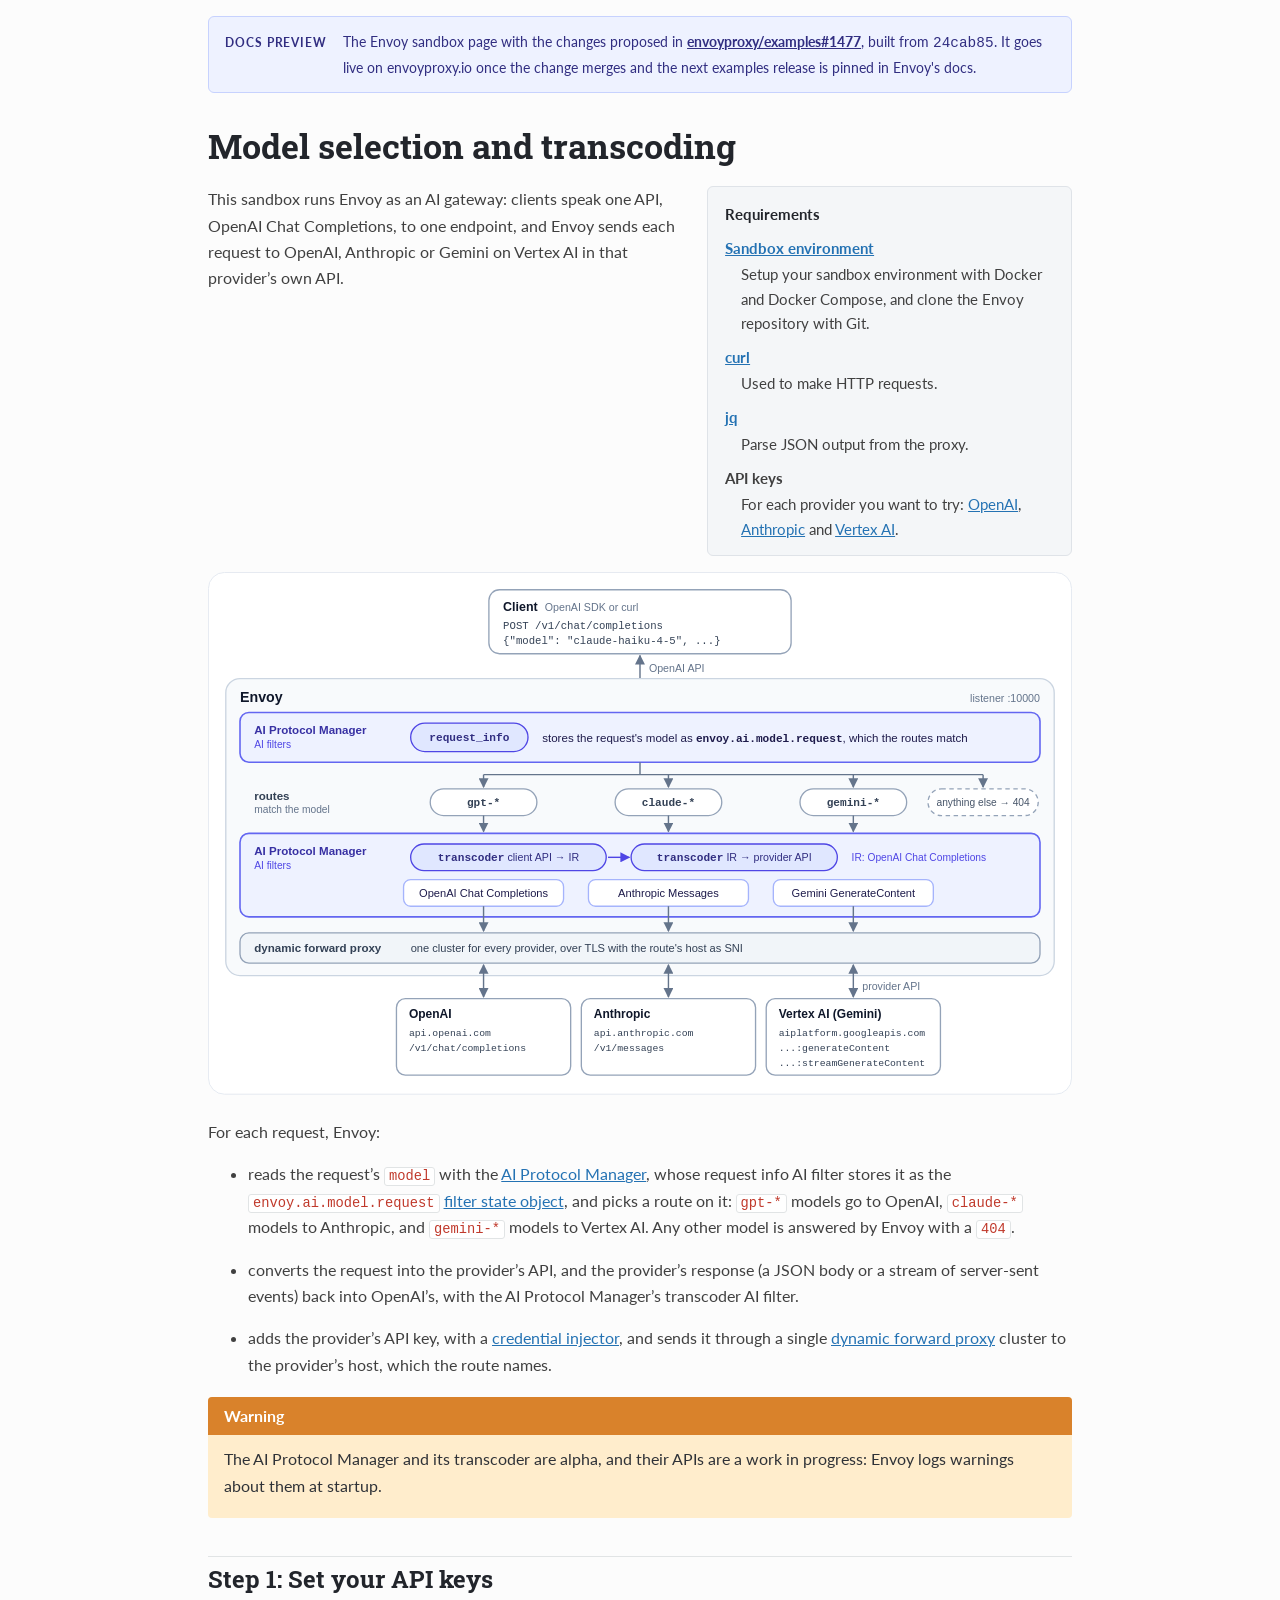
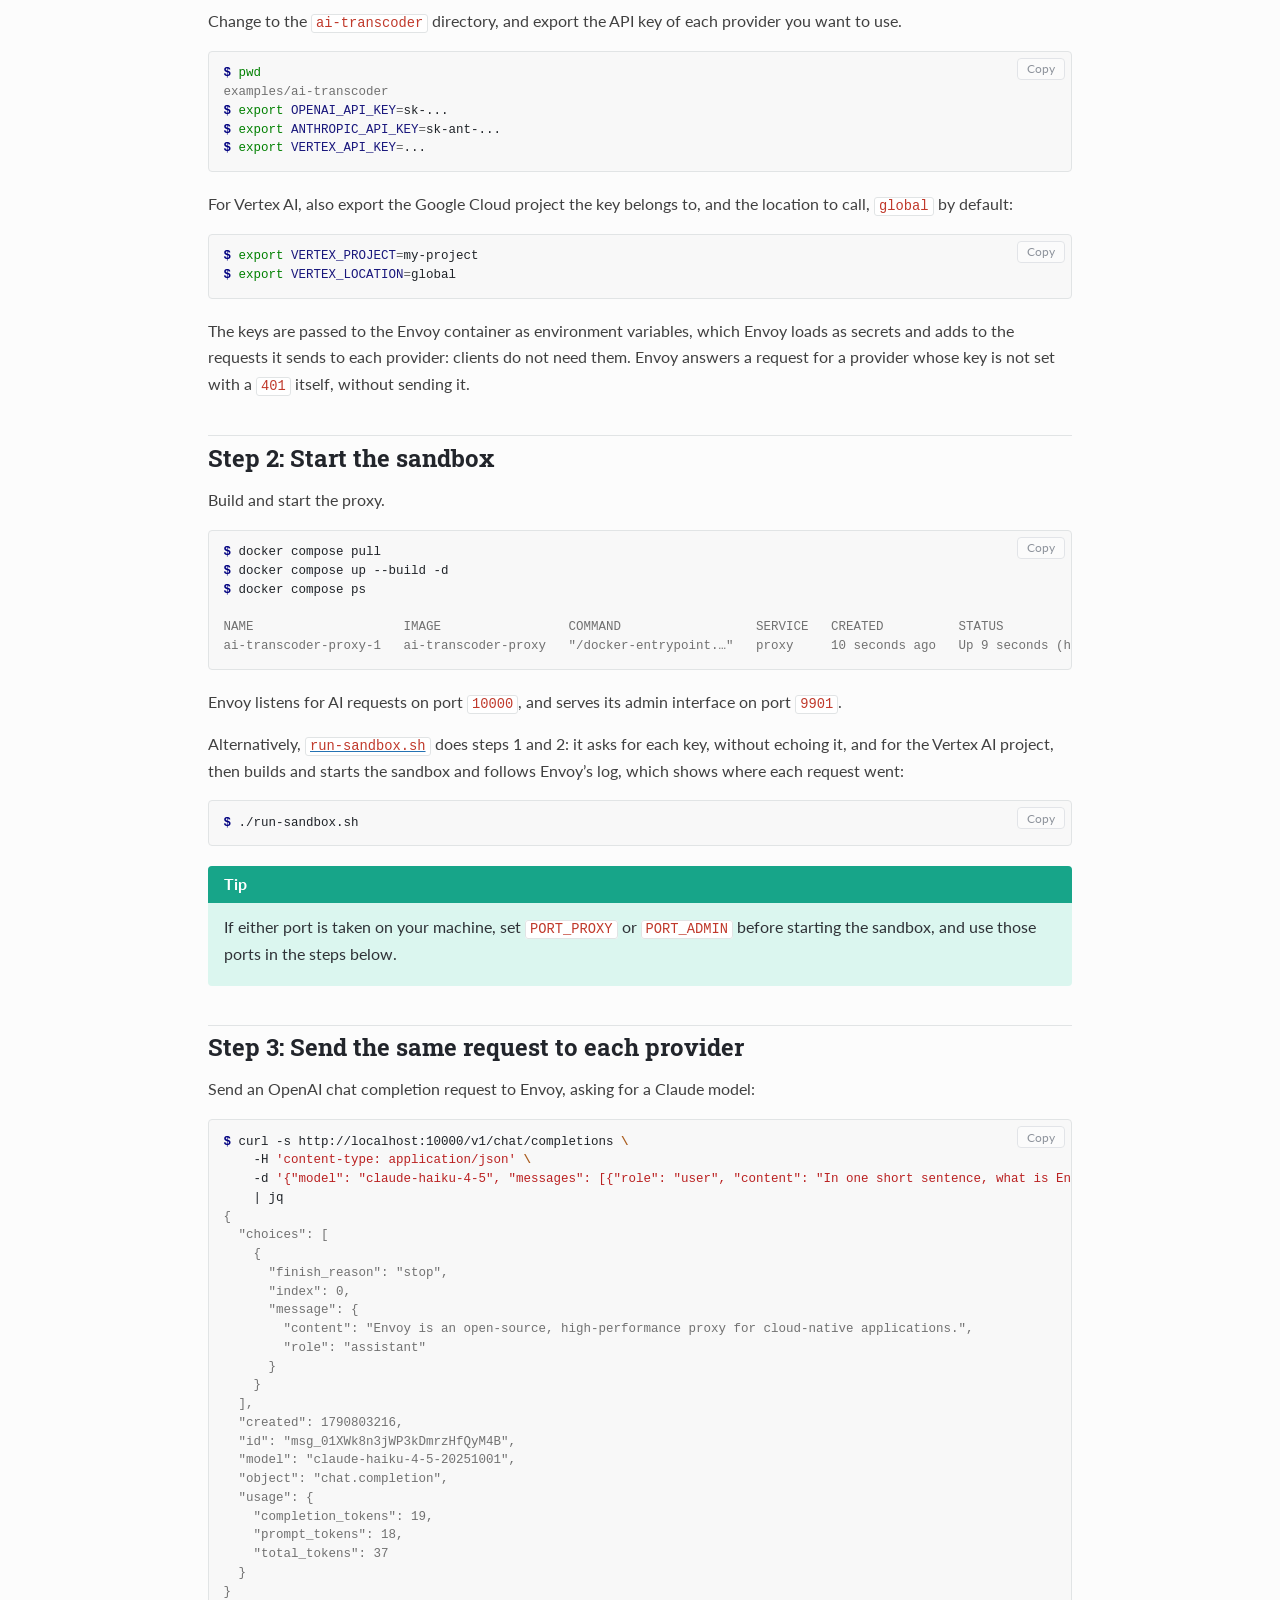
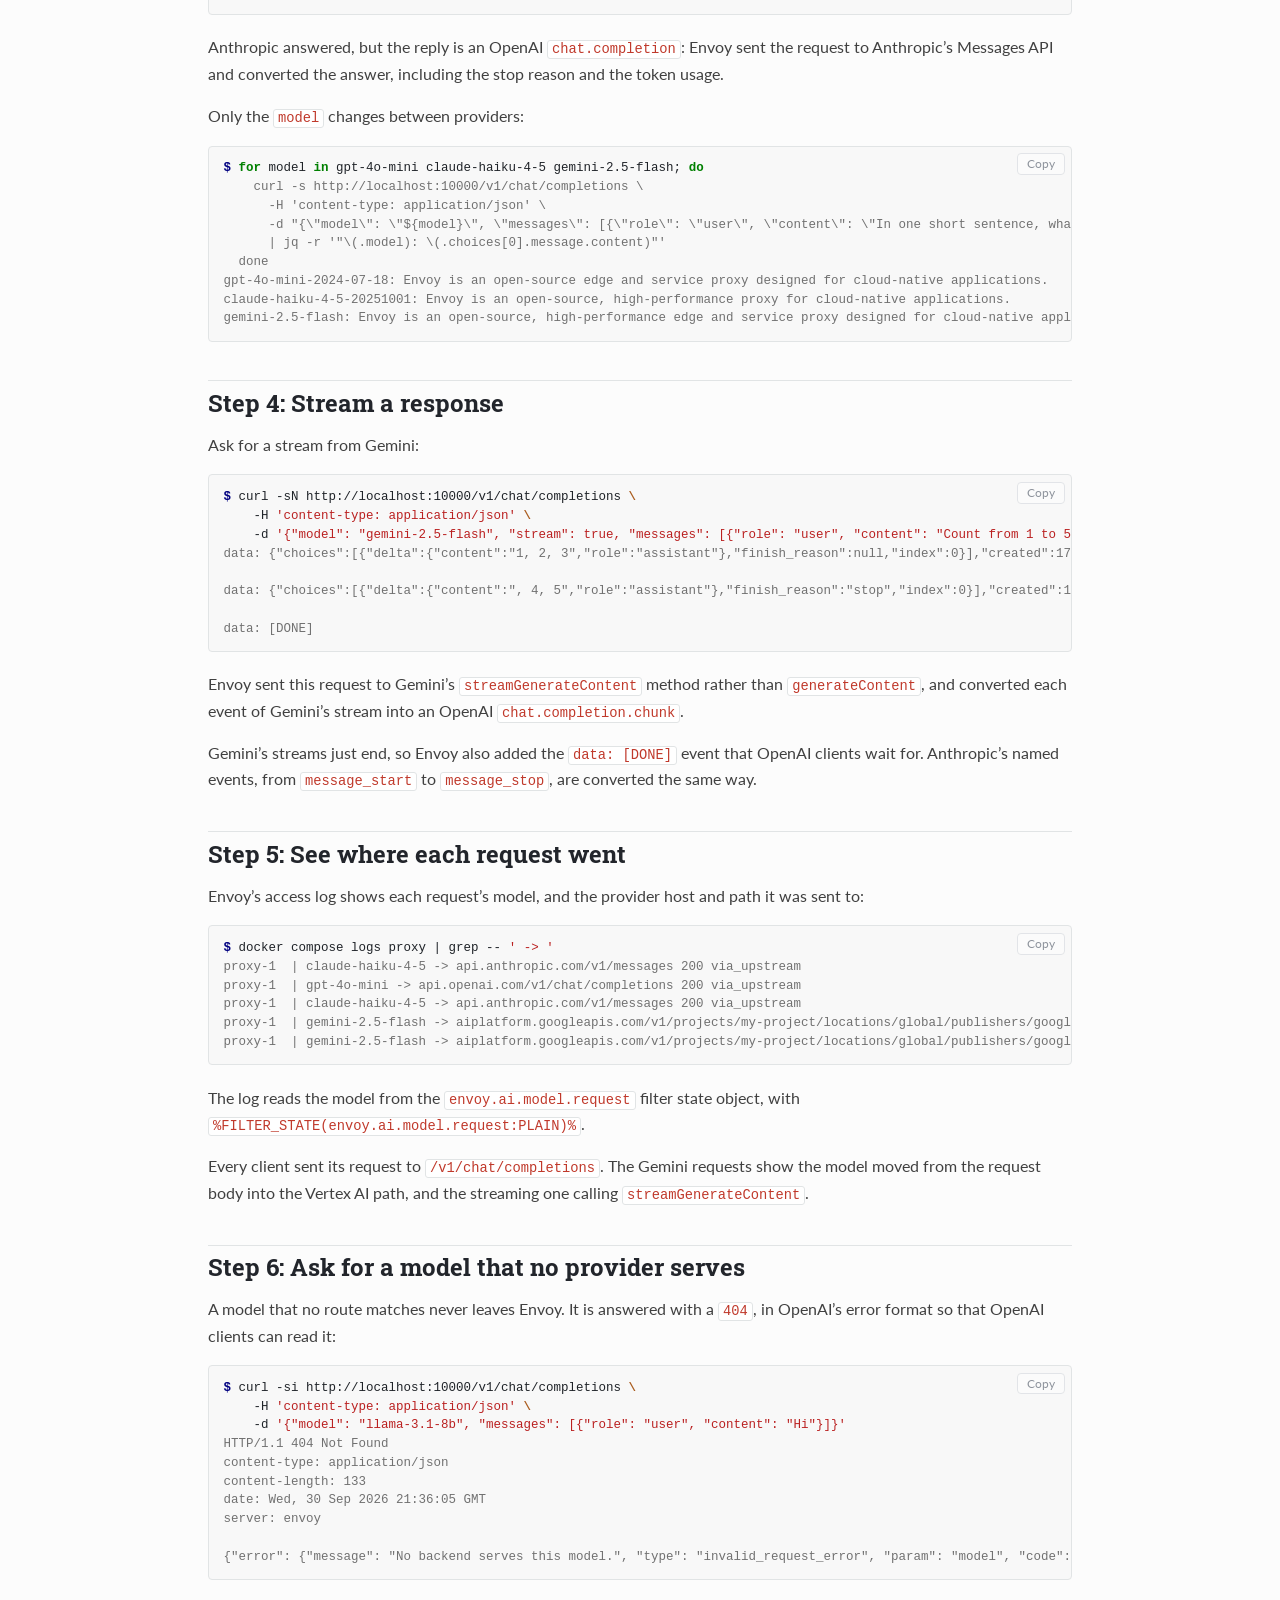
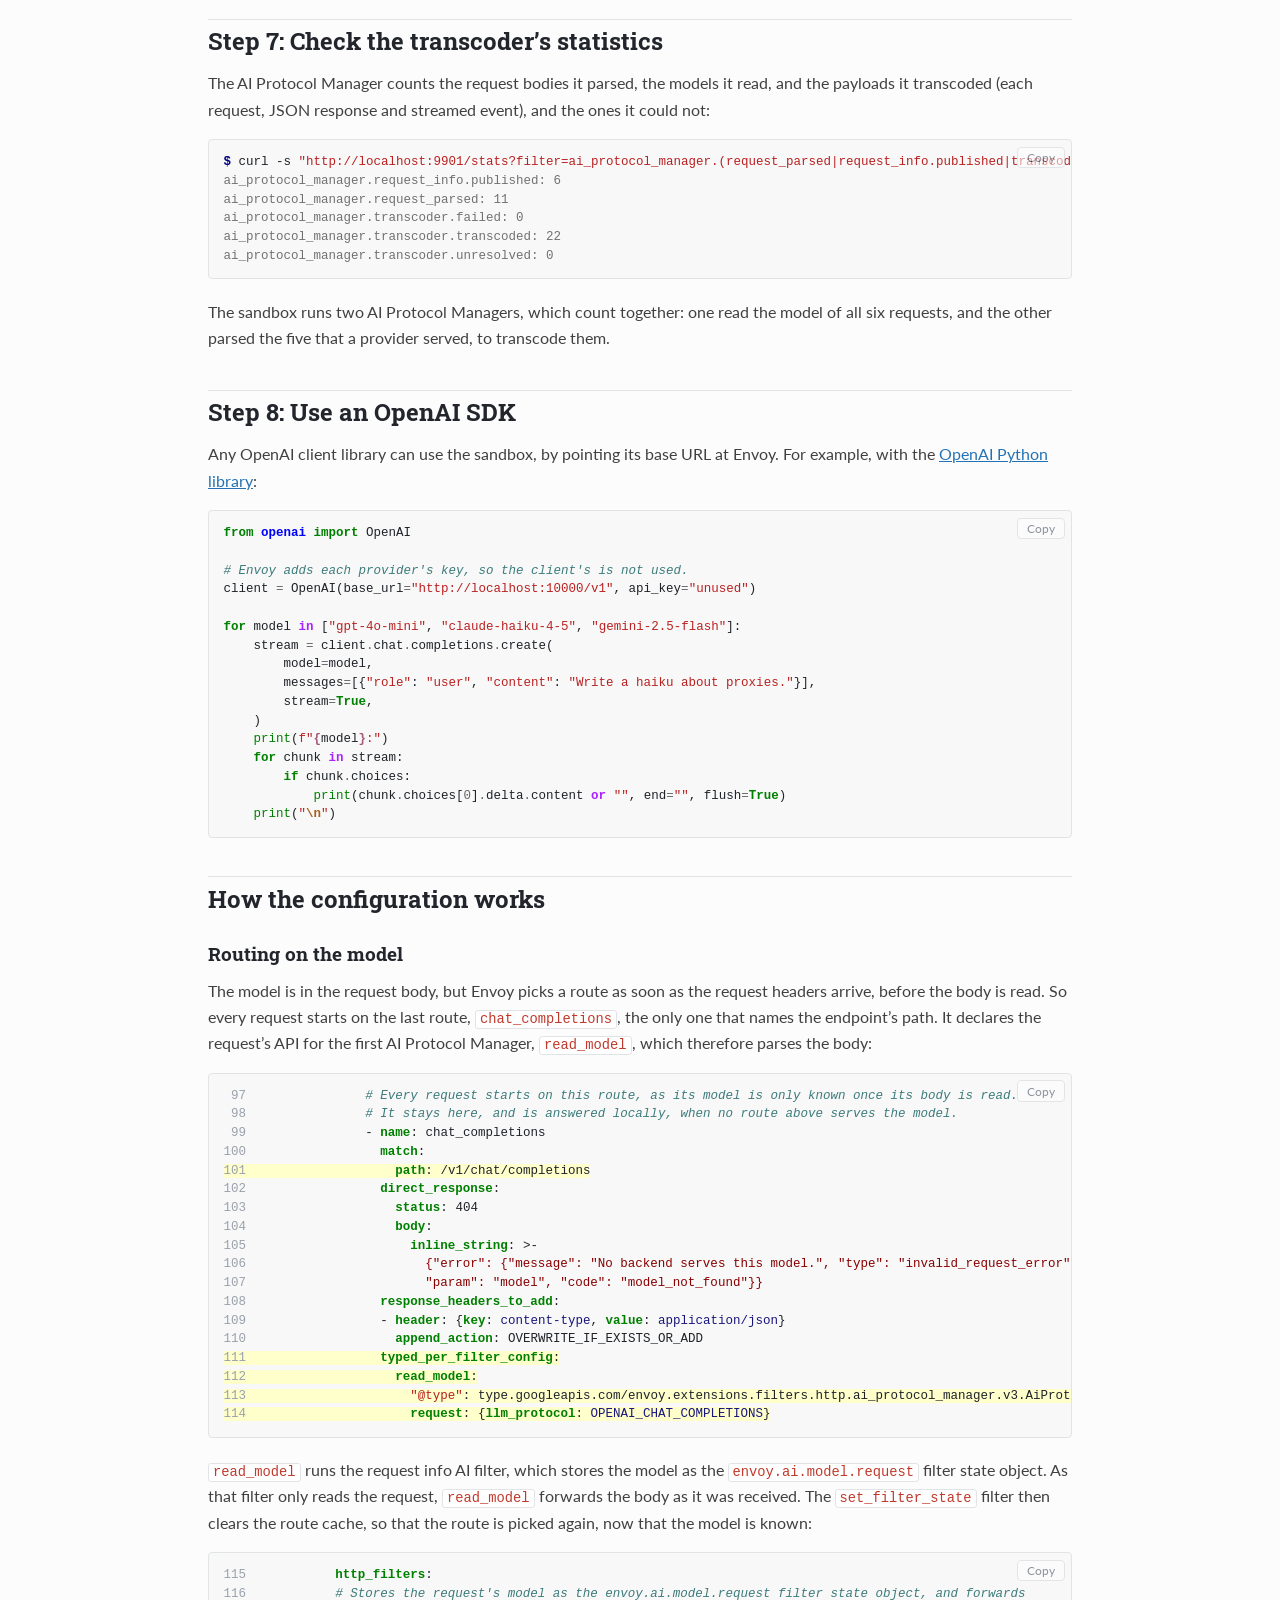
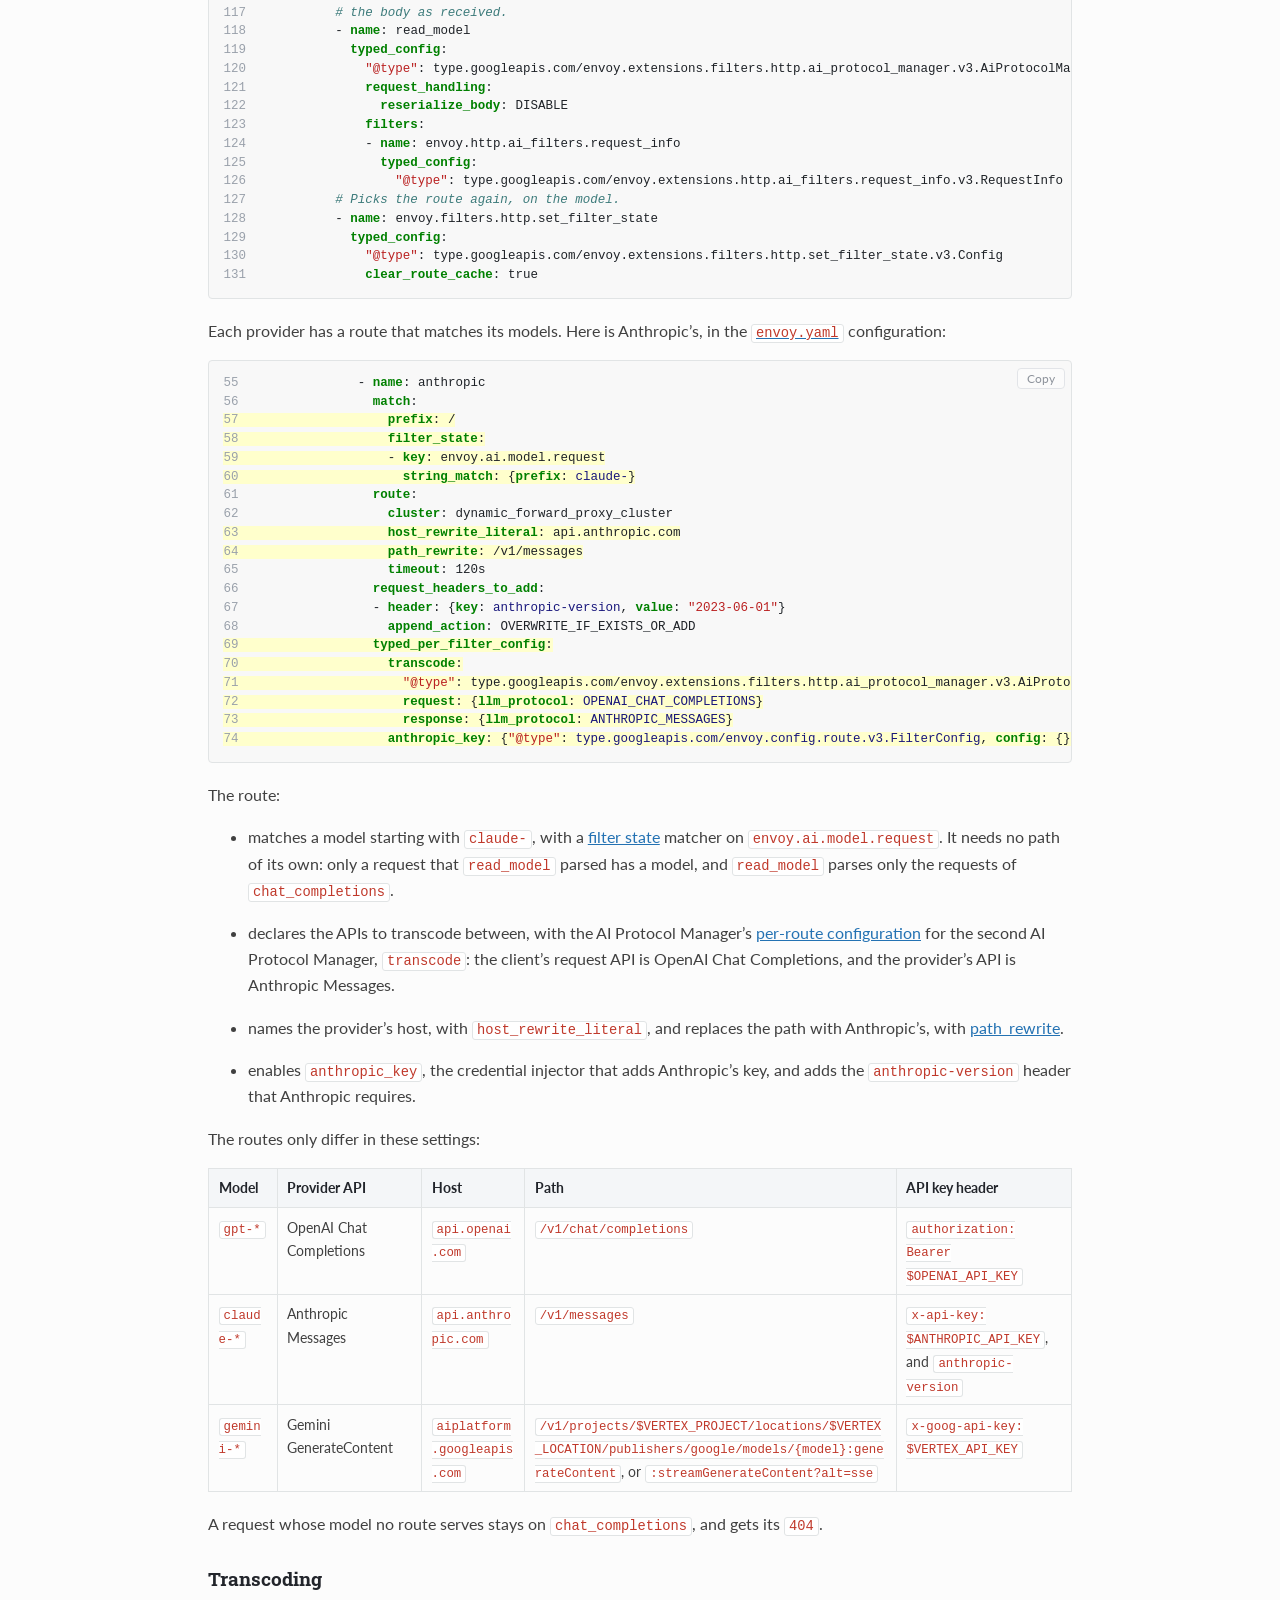
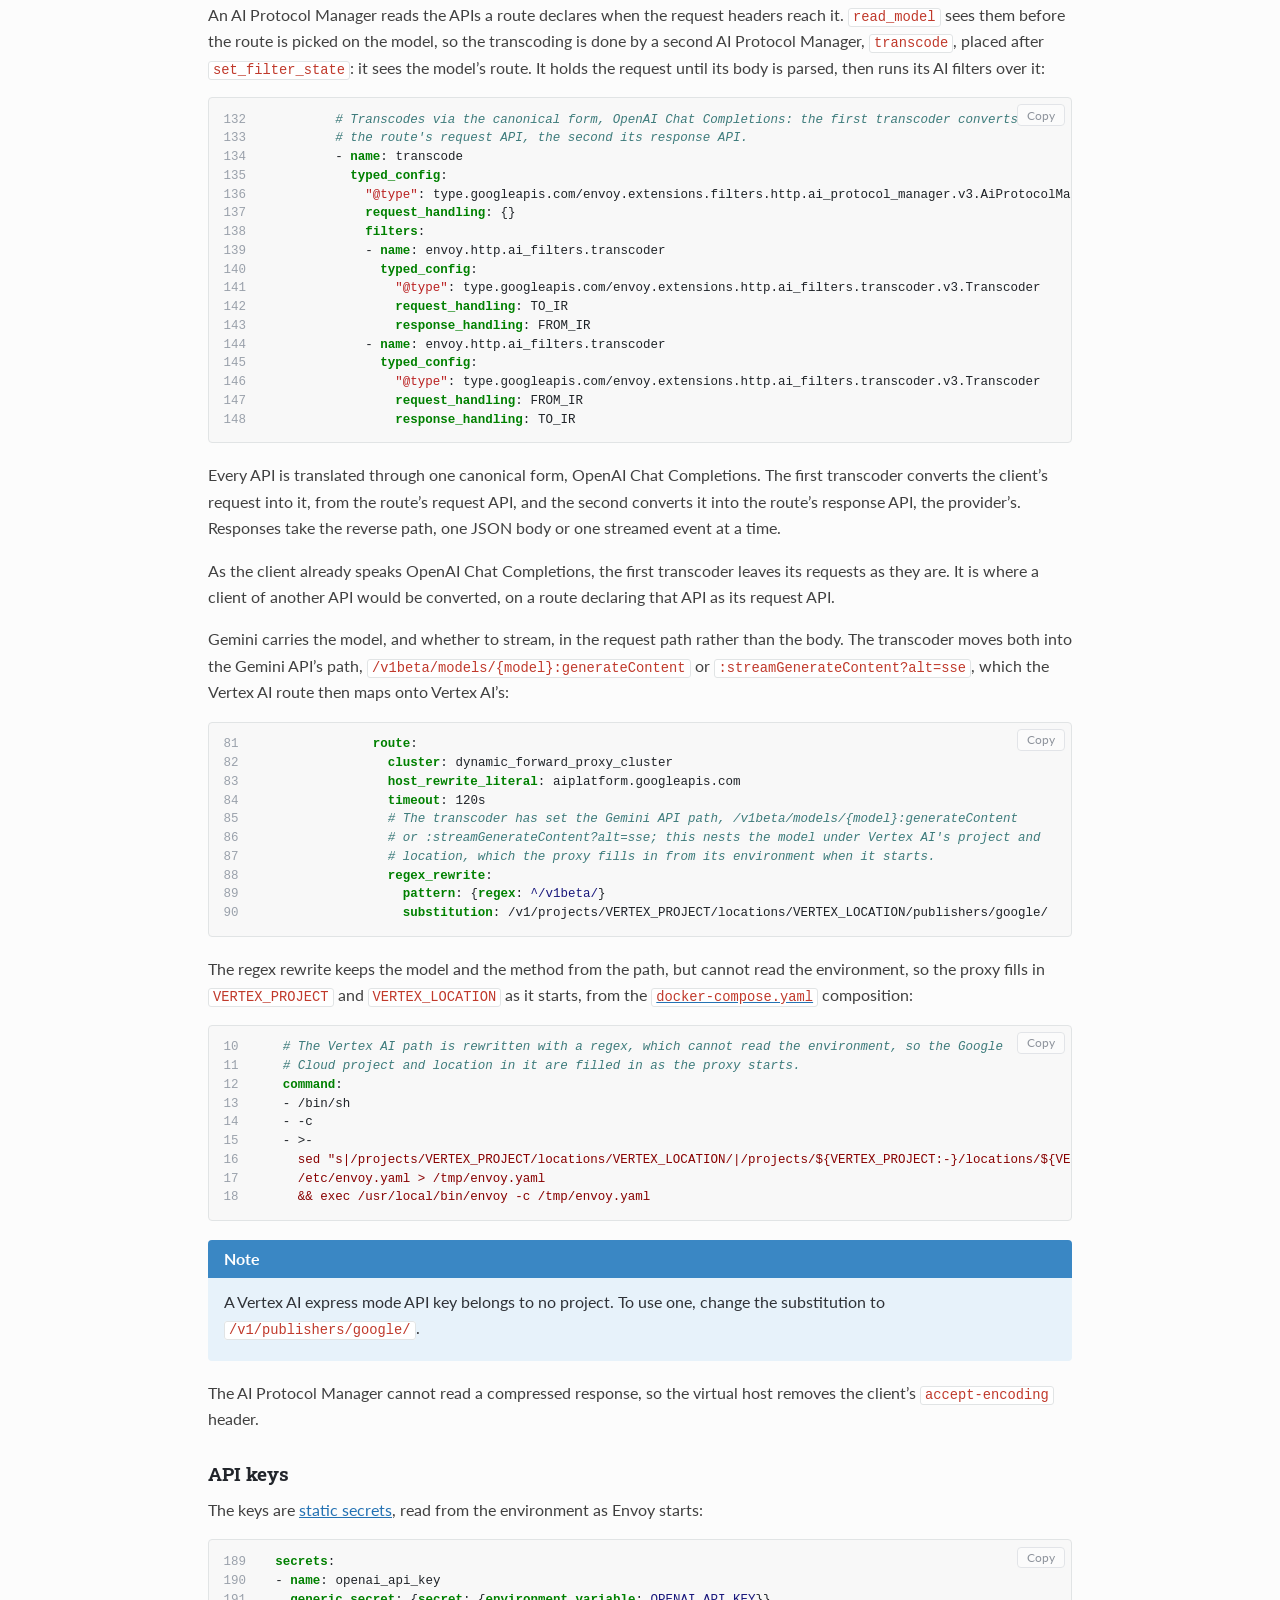
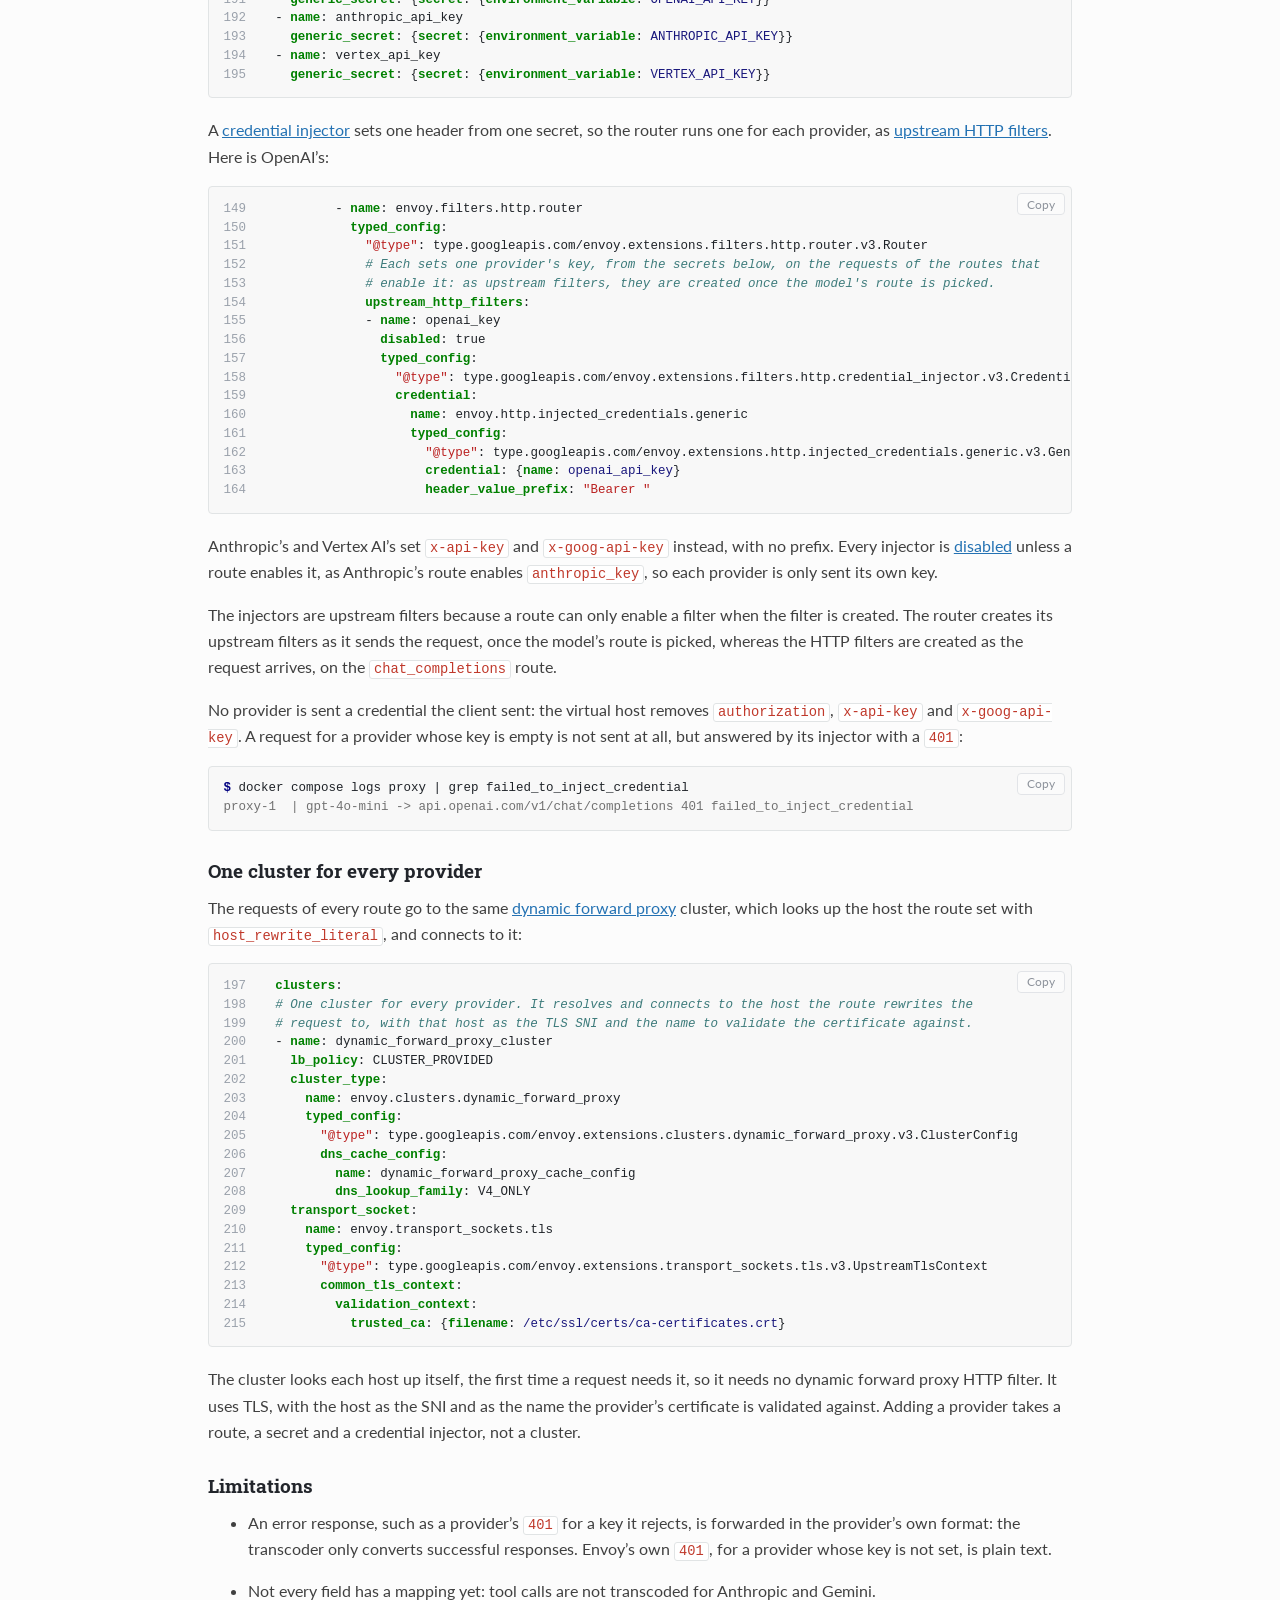
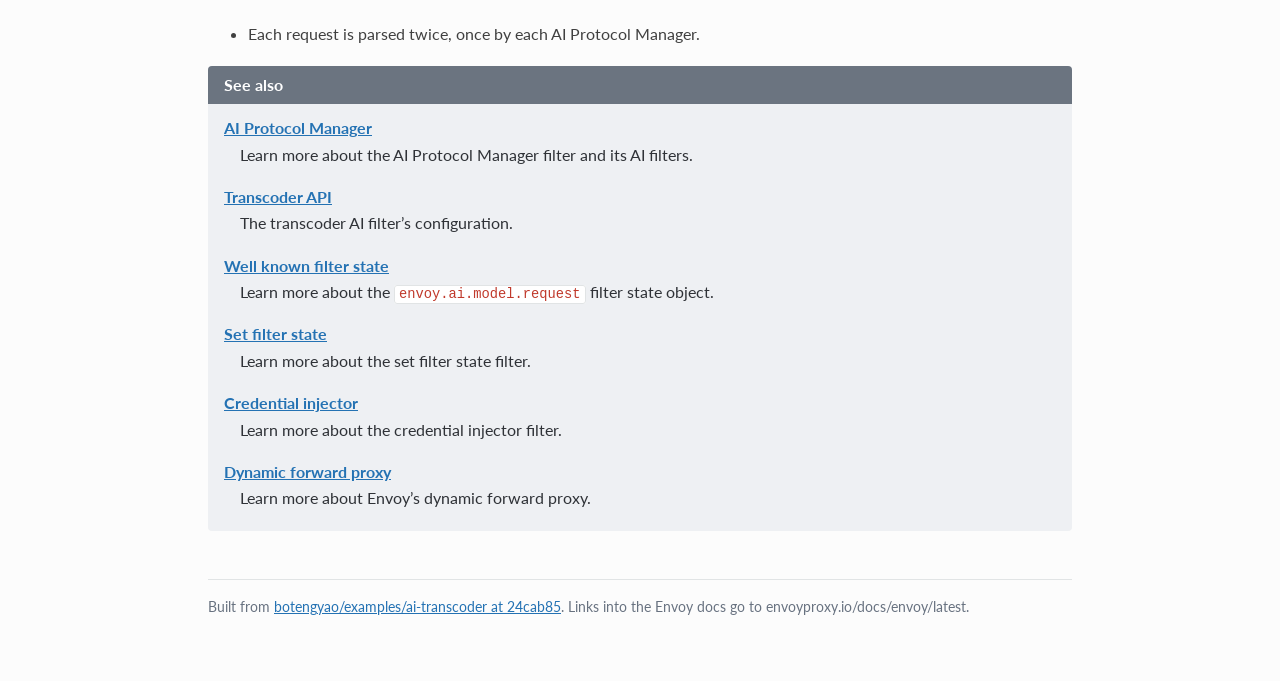
==== commit ea70c597: "static: update the model selection and transcoding preview to #1477" ====
--- a/static/envoy/model-selection-and-transcoding/index.html
+++ b/static/envoy/model-selection-and-transcoding/index.html
@@ -4,7 +4,7 @@
 <meta charset="utf-8">
 <meta name="viewport" content="width=device-width, initial-scale=1">
 <meta name="robots" content="noindex">
-<meta name="description" content="Preview of the Envoy sandbox page merged in envoyproxy/examples#1470: one OpenAI endpoint, routed by model to OpenAI, Anthropic and Vertex AI.">
+<meta name="description" content="Preview of the Envoy sandbox page as changed in envoyproxy/examples#1477: one OpenAI endpoint, routed by model to OpenAI, Anthropic and Vertex AI, with provider keys added by credential injectors.">
 <title>Model selection and transcoding</title>
 <link rel="preconnect" href="https://fonts.googleapis.com">
 <link rel="preconnect" href="https://fonts.gstatic.com" crossorigin>
@@ -184,23 +184,23 @@
 </head>
 <body>
 <div class="page">
-  <p class="preview"><strong>Docs preview</strong><span>The Envoy sandbox page merged in
-    <a href="https://github.com/envoyproxy/examples/pull/1470">envoyproxy/examples#1470</a>, built from <code>fbdcae6</code>.
-    It goes live on envoyproxy.io once the next examples release is pinned in Envoy's docs.</span></p>
+  <p class="preview"><strong>Docs preview</strong><span>The Envoy sandbox page with the changes proposed in
+    <a href="https://github.com/envoyproxy/examples/pull/1477">envoyproxy/examples#1477</a>, built from <code>24cab85</code>.
+    It goes live on envoyproxy.io once the change merges and the next examples release is pinned in Envoy's docs.</span></p>
   <article>
 <section id="model-selection-and-transcoding">
 <span id="install-sandboxes-ai-transcoder"></span><h1>Model selection and transcoding<a class="headerlink" href="#model-selection-and-transcoding" title="Link to this heading"></a></h1>
 <aside class="sidebar">
 <p class="sidebar-title">Requirements</p>
 <dl class="simple">
-<dt><a class="reference external" href="https://www.envoyproxy.io/docs/envoy/latest/start/sandboxes/setup#start-sandboxes-setup" title="(in envoy v1.40.0-dev-1d950c)"><span class="xref std std-ref">Sandbox environment</span></a></dt><dd><p>Setup your sandbox environment with Docker and Docker Compose,
+<dt><a class="reference external" href="https://www.envoyproxy.io/docs/envoy/latest/start/sandboxes/setup#start-sandboxes-setup" title="(in envoy v1.40.0-dev-c66182)"><span class="xref std std-ref">Sandbox environment</span></a></dt><dd><p>Setup your sandbox environment with Docker and Docker Compose,
 and clone the Envoy repository with Git.</p>
 </dd>
 </dl>
 <dl class="simple">
-<dt><a class="reference external" href="https://www.envoyproxy.io/docs/envoy/latest/start/sandboxes/setup#start-sandboxes-setup-curl" title="(in envoy v1.40.0-dev-1d950c)"><span class="xref std std-ref">curl</span></a></dt><dd><p>Used to make HTTP requests.</p>
-</dd>
-<dt><a class="reference external" href="https://www.envoyproxy.io/docs/envoy/latest/start/sandboxes/setup#start-sandboxes-setup-jq" title="(in envoy v1.40.0-dev-1d950c)"><span class="xref std std-ref">jq</span></a></dt><dd><p>Parse JSON output from the proxy.</p>
+<dt><a class="reference external" href="https://www.envoyproxy.io/docs/envoy/latest/start/sandboxes/setup#start-sandboxes-setup-curl" title="(in envoy v1.40.0-dev-c66182)"><span class="xref std std-ref">curl</span></a></dt><dd><p>Used to make HTTP requests.</p>
+</dd>
+<dt><a class="reference external" href="https://www.envoyproxy.io/docs/envoy/latest/start/sandboxes/setup#start-sandboxes-setup-jq" title="(in envoy v1.40.0-dev-c66182)"><span class="xref std std-ref">jq</span></a></dt><dd><p>Parse JSON output from the proxy.</p>
 </dd>
 <dt>API keys</dt><dd><p>For each provider you want to try: <a class="reference external" href="https://platform.openai.com/api-keys">OpenAI</a>,
 <a class="reference external" href="https://console.anthropic.com/settings/keys">Anthropic</a> and
@@ -333,15 +333,16 @@
 </svg></figure>
 <p>For each request, Envoy:</p>
 <ul class="simple">
-<li><p>reads the request’s <code class="docutils literal notranslate"><span class="pre">model</span></code> with the <a class="reference external" href="https://www.envoyproxy.io/docs/envoy/latest/configuration/http/http_filters/ai_protocol_manager_filter#config-http-filters-ai-protocol-manager" title="(in envoy v1.40.0-dev-1d950c)"><span class="xref std std-ref">AI Protocol Manager</span></a>,
+<li><p>reads the request’s <code class="docutils literal notranslate"><span class="pre">model</span></code> with the <a class="reference external" href="https://www.envoyproxy.io/docs/envoy/latest/configuration/http/http_filters/ai_protocol_manager_filter#config-http-filters-ai-protocol-manager" title="(in envoy v1.40.0-dev-c66182)"><span class="xref std std-ref">AI Protocol Manager</span></a>,
 whose request info AI filter stores it as the <code class="docutils literal notranslate"><span class="pre">envoy.ai.model.request</span></code>
-<a class="reference external" href="https://www.envoyproxy.io/docs/envoy/latest/configuration/advanced/well_known_filter_state#well-known-filter-state" title="(in envoy v1.40.0-dev-1d950c)"><span class="xref std std-ref">filter state object</span></a>, and picks a route on it: <code class="docutils literal notranslate"><span class="pre">gpt-*</span></code> models go to OpenAI,
+<a class="reference external" href="https://www.envoyproxy.io/docs/envoy/latest/configuration/advanced/well_known_filter_state#well-known-filter-state" title="(in envoy v1.40.0-dev-c66182)"><span class="xref std std-ref">filter state object</span></a>, and picks a route on it: <code class="docutils literal notranslate"><span class="pre">gpt-*</span></code> models go to OpenAI,
 <code class="docutils literal notranslate"><span class="pre">claude-*</span></code> models to Anthropic, and <code class="docutils literal notranslate"><span class="pre">gemini-*</span></code> models to Vertex AI. Any other model is answered by Envoy with
 a <code class="docutils literal notranslate"><span class="pre">404</span></code>.</p></li>
 <li><p>converts the request into the provider’s API, and the provider’s response (a JSON body or a stream of
 server-sent events) back into OpenAI’s, with the AI Protocol Manager’s transcoder AI filter.</p></li>
-<li><p>sends it through a single <a class="reference external" href="https://www.envoyproxy.io/docs/envoy/latest/intro/arch_overview/http/http_proxy#arch-overview-http-dynamic-forward-proxy" title="(in envoy v1.40.0-dev-1d950c)"><span class="xref std std-ref">dynamic forward proxy</span></a> cluster to the
-provider’s host, which the route names, adding the provider’s API key on the way.</p></li>
+<li><p>adds the provider’s API key, with a <a class="reference external" href="https://www.envoyproxy.io/docs/envoy/latest/configuration/http/http_filters/credential_injector_filter#config-http-filters-credential-injector" title="(in envoy v1.40.0-dev-c66182)"><span class="xref std std-ref">credential injector</span></a>, and
+sends it through a single <a class="reference external" href="https://www.envoyproxy.io/docs/envoy/latest/intro/arch_overview/http/http_proxy#arch-overview-http-dynamic-forward-proxy" title="(in envoy v1.40.0-dev-c66182)"><span class="xref std std-ref">dynamic forward proxy</span></a> cluster to the
+provider’s host, which the route names.</p></li>
 </ul>
 <div class="admonition warning">
 <p class="admonition-title">Warning</p>
@@ -364,8 +365,9 @@
 <span class="gp">$ </span><span class="nb">export</span><span class="w"> </span><span class="nv">VERTEX_LOCATION</span><span class="o">=</span>global
 </pre></div>
 </div>
-<p>The keys are passed to the Envoy container as environment variables, and Envoy adds them to the requests it sends to
-each provider: clients do not need them. A provider whose key is not set answers with its own authentication error.</p>
+<p>The keys are passed to the Envoy container as environment variables, which Envoy loads as secrets and adds to the
+requests it sends to each provider: clients do not need them. Envoy answers a request for a provider whose key is not
+set with a <code class="docutils literal notranslate"><span class="pre">401</span></code> itself, without sending it.</p>
 </section>
 <section id="step-2-start-the-sandbox">
 <h2>Step 2: Start the sandbox<a class="headerlink" href="#step-2-start-the-sandbox" title="Link to this heading"></a></h2>
@@ -379,7 +381,7 @@
 </pre></div>
 </div>
 <p>Envoy listens for AI requests on port <code class="docutils literal notranslate"><span class="pre">10000</span></code>, and serves its admin interface on port <code class="docutils literal notranslate"><span class="pre">9901</span></code>.</p>
-<p>Alternatively, <a class="reference download internal" href="https://github.com/envoyproxy/examples/blob/fbdcae6f549a6e20ed071596f76019e5b0786b8f/ai-transcoder/run-sandbox.sh"><code class="xref download docutils literal notranslate"><span class="pre">run-sandbox.sh</span></code></a> does steps 1 and 2: it asks for each
+<p>Alternatively, <a class="reference download internal" href="https://github.com/botengyao/examples/blob/24cab85/ai-transcoder/run-sandbox.sh"><code class="xref download docutils literal notranslate"><span class="pre">run-sandbox.sh</span></code></a> does steps 1 and 2: it asks for each
 key, without echoing it, and for the Vertex AI project, then builds and starts the sandbox and follows Envoy’s log,
 which shows where each request went:</p>
 <div class="highlight-console notranslate"><div class="highlight"><pre><span></span><span class="gp">$ </span>./run-sandbox.sh
@@ -530,92 +532,88 @@
 <section id="routing-on-the-model">
 <h3>Routing on the model<a class="headerlink" href="#routing-on-the-model" title="Link to this heading"></a></h3>
 <p>The model is in the request body, but Envoy picks a route as soon as the request headers arrive, before the body is
-read. So every chat request starts on the last route, <code class="docutils literal notranslate"><span class="pre">unknown_model</span></code>. It declares the request’s API for the first
-AI Protocol Manager, <code class="docutils literal notranslate"><span class="pre">read_model</span></code>, which therefore parses the body:</p>
-<div class="highlight-yaml notranslate"><div class="highlight"><pre><span></span><span class="linenos">109</span><span class="w">              </span><span class="c1"># Every chat request starts on this route, as its model is only known once its body is</span>
-<span class="linenos">110</span><span class="w">              </span><span class="c1"># read. It stays here, and is answered locally, when no route above serves the model.</span>
-<span class="linenos">111</span><span class="w">              </span><span class="p p-Indicator">-</span><span class="w"> </span><span class="nt">name</span><span class="p">:</span><span class="w"> </span><span class="l l-Scalar l-Scalar-Plain">unknown_model</span>
-<span class="linenos">112</span><span class="w">                </span><span class="nt">match</span><span class="p">:</span>
-<span class="linenos">113</span><span class="w">                  </span><span class="nt">path</span><span class="p">:</span><span class="w"> </span><span class="l l-Scalar l-Scalar-Plain">/v1/chat/completions</span>
-<span class="linenos">114</span><span class="w">                </span><span class="nt">direct_response</span><span class="p">:</span>
-<span class="linenos">115</span><span class="w">                  </span><span class="nt">status</span><span class="p">:</span><span class="w"> </span><span class="l l-Scalar l-Scalar-Plain">404</span>
-<span class="linenos">116</span><span class="w">                  </span><span class="nt">body</span><span class="p">:</span>
-<span class="linenos">117</span><span class="w">                    </span><span class="nt">inline_string</span><span class="p">:</span><span class="w"> </span><span class="p p-Indicator">&gt;-</span>
-<span class="linenos">118</span><span class="w">                      </span><span class="no">{"error": {"message": "No backend serves this model.", "type": "invalid_request_error",</span>
-<span class="linenos">119</span><span class="w">                      </span><span class="no">"param": "model", "code": "model_not_found"}}</span>
-<span class="linenos">120</span><span class="w">                </span><span class="nt">response_headers_to_add</span><span class="p">:</span>
-<span class="linenos">121</span><span class="w">                </span><span class="p p-Indicator">-</span><span class="w"> </span><span class="nt">header</span><span class="p">:</span><span class="w"> </span><span class="p p-Indicator">{</span><span class="nt">key</span><span class="p">:</span><span class="w"> </span><span class="nv">content-type</span><span class="p p-Indicator">,</span><span class="nt"> value</span><span class="p">:</span><span class="w"> </span><span class="nv">application/json</span><span class="p p-Indicator">}</span>
-<span class="linenos">122</span><span class="w">                  </span><span class="nt">append_action</span><span class="p">:</span><span class="w"> </span><span class="l l-Scalar l-Scalar-Plain">OVERWRITE_IF_EXISTS_OR_ADD</span>
-<span class="hll"><span class="linenos">123</span><span class="w">                </span><span class="nt">typed_per_filter_config</span><span class="p">:</span>
-</span><span class="hll"><span class="linenos">124</span><span class="w">                  </span><span class="nt">read_model</span><span class="p">:</span>
-</span><span class="hll"><span class="linenos">125</span><span class="w">                    </span><span class="s">"@type"</span><span class="p p-Indicator">:</span><span class="w"> </span><span class="l l-Scalar l-Scalar-Plain">type.googleapis.com/envoy.extensions.filters.http.ai_protocol_manager.v3.AiProtocolManagerPerRoute</span>
-</span><span class="hll"><span class="linenos">126</span><span class="w">                    </span><span class="nt">request</span><span class="p">:</span><span class="w"> </span><span class="p p-Indicator">{</span><span class="nt">llm_protocol</span><span class="p">:</span><span class="w"> </span><span class="nv">OPENAI_CHAT_COMPLETIONS</span><span class="p p-Indicator">}</span>
+read. So every request starts on the last route, <code class="docutils literal notranslate"><span class="pre">chat_completions</span></code>, the only one that names the endpoint’s path.
+It declares the request’s API for the first AI Protocol Manager, <code class="docutils literal notranslate"><span class="pre">read_model</span></code>, which therefore parses the body:</p>
+<div class="highlight-yaml notranslate"><div class="highlight"><pre><span></span><span class="linenos"> 97</span><span class="w">              </span><span class="c1"># Every request starts on this route, as its model is only known once its body is read.</span>
+<span class="linenos"> 98</span><span class="w">              </span><span class="c1"># It stays here, and is answered locally, when no route above serves the model.</span>
+<span class="linenos"> 99</span><span class="w">              </span><span class="p p-Indicator">-</span><span class="w"> </span><span class="nt">name</span><span class="p">:</span><span class="w"> </span><span class="l l-Scalar l-Scalar-Plain">chat_completions</span>
+<span class="linenos">100</span><span class="w">                </span><span class="nt">match</span><span class="p">:</span>
+<span class="hll"><span class="linenos">101</span><span class="w">                  </span><span class="nt">path</span><span class="p">:</span><span class="w"> </span><span class="l l-Scalar l-Scalar-Plain">/v1/chat/completions</span>
+</span><span class="linenos">102</span><span class="w">                </span><span class="nt">direct_response</span><span class="p">:</span>
+<span class="linenos">103</span><span class="w">                  </span><span class="nt">status</span><span class="p">:</span><span class="w"> </span><span class="l l-Scalar l-Scalar-Plain">404</span>
+<span class="linenos">104</span><span class="w">                  </span><span class="nt">body</span><span class="p">:</span>
+<span class="linenos">105</span><span class="w">                    </span><span class="nt">inline_string</span><span class="p">:</span><span class="w"> </span><span class="p p-Indicator">&gt;-</span>
+<span class="linenos">106</span><span class="w">                      </span><span class="no">{"error": {"message": "No backend serves this model.", "type": "invalid_request_error",</span>
+<span class="linenos">107</span><span class="w">                      </span><span class="no">"param": "model", "code": "model_not_found"}}</span>
+<span class="linenos">108</span><span class="w">                </span><span class="nt">response_headers_to_add</span><span class="p">:</span>
+<span class="linenos">109</span><span class="w">                </span><span class="p p-Indicator">-</span><span class="w"> </span><span class="nt">header</span><span class="p">:</span><span class="w"> </span><span class="p p-Indicator">{</span><span class="nt">key</span><span class="p">:</span><span class="w"> </span><span class="nv">content-type</span><span class="p p-Indicator">,</span><span class="nt"> value</span><span class="p">:</span><span class="w"> </span><span class="nv">application/json</span><span class="p p-Indicator">}</span>
+<span class="linenos">110</span><span class="w">                  </span><span class="nt">append_action</span><span class="p">:</span><span class="w"> </span><span class="l l-Scalar l-Scalar-Plain">OVERWRITE_IF_EXISTS_OR_ADD</span>
+<span class="hll"><span class="linenos">111</span><span class="w">                </span><span class="nt">typed_per_filter_config</span><span class="p">:</span>
+</span><span class="hll"><span class="linenos">112</span><span class="w">                  </span><span class="nt">read_model</span><span class="p">:</span>
+</span><span class="hll"><span class="linenos">113</span><span class="w">                    </span><span class="s">"@type"</span><span class="p p-Indicator">:</span><span class="w"> </span><span class="l l-Scalar l-Scalar-Plain">type.googleapis.com/envoy.extensions.filters.http.ai_protocol_manager.v3.AiProtocolManagerPerRoute</span>
+</span><span class="hll"><span class="linenos">114</span><span class="w">                    </span><span class="nt">request</span><span class="p">:</span><span class="w"> </span><span class="p p-Indicator">{</span><span class="nt">llm_protocol</span><span class="p">:</span><span class="w"> </span><span class="nv">OPENAI_CHAT_COMPLETIONS</span><span class="p p-Indicator">}</span>
 </span></pre></div>
 </div>
 <p><code class="docutils literal notranslate"><span class="pre">read_model</span></code> runs the request info AI filter, which stores the model as the <code class="docutils literal notranslate"><span class="pre">envoy.ai.model.request</span></code> filter state
 object. As that filter only reads the request, <code class="docutils literal notranslate"><span class="pre">read_model</span></code> forwards the body as it was received. The
 <code class="docutils literal notranslate"><span class="pre">set_filter_state</span></code> filter then clears the route cache, so that the route is picked again, now that the model is
 known:</p>
-<div class="highlight-yaml notranslate"><div class="highlight"><pre><span></span><span class="linenos">127</span><span class="w">          </span><span class="nt">http_filters</span><span class="p">:</span>
-<span class="linenos">128</span><span class="w">          </span><span class="c1"># Stores the request's model as the envoy.ai.model.request filter state object, and forwards</span>
-<span class="linenos">129</span><span class="w">          </span><span class="c1"># the body as received.</span>
-<span class="linenos">130</span><span class="w">          </span><span class="p p-Indicator">-</span><span class="w"> </span><span class="nt">name</span><span class="p">:</span><span class="w"> </span><span class="l l-Scalar l-Scalar-Plain">read_model</span>
-<span class="linenos">131</span><span class="w">            </span><span class="nt">typed_config</span><span class="p">:</span>
-<span class="linenos">132</span><span class="w">              </span><span class="s">"@type"</span><span class="p p-Indicator">:</span><span class="w"> </span><span class="l l-Scalar l-Scalar-Plain">type.googleapis.com/envoy.extensions.filters.http.ai_protocol_manager.v3.AiProtocolManager</span>
-<span class="linenos">133</span><span class="w">              </span><span class="nt">request_handling</span><span class="p">:</span>
-<span class="linenos">134</span><span class="w">                </span><span class="nt">reserialize_body</span><span class="p">:</span><span class="w"> </span><span class="l l-Scalar l-Scalar-Plain">DISABLE</span>
-<span class="linenos">135</span><span class="w">              </span><span class="nt">filters</span><span class="p">:</span>
-<span class="linenos">136</span><span class="w">              </span><span class="p p-Indicator">-</span><span class="w"> </span><span class="nt">name</span><span class="p">:</span><span class="w"> </span><span class="l l-Scalar l-Scalar-Plain">envoy.http.ai_filters.request_info</span>
-<span class="linenos">137</span><span class="w">                </span><span class="nt">typed_config</span><span class="p">:</span>
-<span class="linenos">138</span><span class="w">                  </span><span class="s">"@type"</span><span class="p p-Indicator">:</span><span class="w"> </span><span class="l l-Scalar l-Scalar-Plain">type.googleapis.com/envoy.extensions.http.ai_filters.request_info.v3.RequestInfo</span>
-<span class="linenos">139</span><span class="w">          </span><span class="c1"># Picks the route again, on the model.</span>
-<span class="linenos">140</span><span class="w">          </span><span class="p p-Indicator">-</span><span class="w"> </span><span class="nt">name</span><span class="p">:</span><span class="w"> </span><span class="l l-Scalar l-Scalar-Plain">envoy.filters.http.set_filter_state</span>
-<span class="linenos">141</span><span class="w">            </span><span class="nt">typed_config</span><span class="p">:</span>
-<span class="linenos">142</span><span class="w">              </span><span class="s">"@type"</span><span class="p p-Indicator">:</span><span class="w"> </span><span class="l l-Scalar l-Scalar-Plain">type.googleapis.com/envoy.extensions.filters.http.set_filter_state.v3.Config</span>
-<span class="linenos">143</span><span class="w">              </span><span class="nt">clear_route_cache</span><span class="p">:</span><span class="w"> </span><span class="l l-Scalar l-Scalar-Plain">true</span>
+<div class="highlight-yaml notranslate"><div class="highlight"><pre><span></span><span class="linenos">115</span><span class="w">          </span><span class="nt">http_filters</span><span class="p">:</span>
+<span class="linenos">116</span><span class="w">          </span><span class="c1"># Stores the request's model as the envoy.ai.model.request filter state object, and forwards</span>
+<span class="linenos">117</span><span class="w">          </span><span class="c1"># the body as received.</span>
+<span class="linenos">118</span><span class="w">          </span><span class="p p-Indicator">-</span><span class="w"> </span><span class="nt">name</span><span class="p">:</span><span class="w"> </span><span class="l l-Scalar l-Scalar-Plain">read_model</span>
+<span class="linenos">119</span><span class="w">            </span><span class="nt">typed_config</span><span class="p">:</span>
+<span class="linenos">120</span><span class="w">              </span><span class="s">"@type"</span><span class="p p-Indicator">:</span><span class="w"> </span><span class="l l-Scalar l-Scalar-Plain">type.googleapis.com/envoy.extensions.filters.http.ai_protocol_manager.v3.AiProtocolManager</span>
+<span class="linenos">121</span><span class="w">              </span><span class="nt">request_handling</span><span class="p">:</span>
+<span class="linenos">122</span><span class="w">                </span><span class="nt">reserialize_body</span><span class="p">:</span><span class="w"> </span><span class="l l-Scalar l-Scalar-Plain">DISABLE</span>
+<span class="linenos">123</span><span class="w">              </span><span class="nt">filters</span><span class="p">:</span>
+<span class="linenos">124</span><span class="w">              </span><span class="p p-Indicator">-</span><span class="w"> </span><span class="nt">name</span><span class="p">:</span><span class="w"> </span><span class="l l-Scalar l-Scalar-Plain">envoy.http.ai_filters.request_info</span>
+<span class="linenos">125</span><span class="w">                </span><span class="nt">typed_config</span><span class="p">:</span>
+<span class="linenos">126</span><span class="w">                  </span><span class="s">"@type"</span><span class="p p-Indicator">:</span><span class="w"> </span><span class="l l-Scalar l-Scalar-Plain">type.googleapis.com/envoy.extensions.http.ai_filters.request_info.v3.RequestInfo</span>
+<span class="linenos">127</span><span class="w">          </span><span class="c1"># Picks the route again, on the model.</span>
+<span class="linenos">128</span><span class="w">          </span><span class="p p-Indicator">-</span><span class="w"> </span><span class="nt">name</span><span class="p">:</span><span class="w"> </span><span class="l l-Scalar l-Scalar-Plain">envoy.filters.http.set_filter_state</span>
+<span class="linenos">129</span><span class="w">            </span><span class="nt">typed_config</span><span class="p">:</span>
+<span class="linenos">130</span><span class="w">              </span><span class="s">"@type"</span><span class="p p-Indicator">:</span><span class="w"> </span><span class="l l-Scalar l-Scalar-Plain">type.googleapis.com/envoy.extensions.filters.http.set_filter_state.v3.Config</span>
+<span class="linenos">131</span><span class="w">              </span><span class="nt">clear_route_cache</span><span class="p">:</span><span class="w"> </span><span class="l l-Scalar l-Scalar-Plain">true</span>
 </pre></div>
 </div>
 <p>Each provider has a route that matches its models. Here is Anthropic’s, in the
-<a class="reference download internal" href="https://github.com/envoyproxy/examples/blob/fbdcae6f549a6e20ed071596f76019e5b0786b8f/ai-transcoder/envoy.yaml"><code class="xref download docutils literal notranslate"><span class="pre">envoy.yaml</span></code></a> configuration:</p>
-<div class="highlight-yaml notranslate"><div class="highlight"><pre><span></span><span class="linenos">56</span><span class="w">              </span><span class="p p-Indicator">-</span><span class="w"> </span><span class="nt">name</span><span class="p">:</span><span class="w"> </span><span class="l l-Scalar l-Scalar-Plain">anthropic</span>
-<span class="linenos">57</span><span class="w">                </span><span class="nt">match</span><span class="p">:</span>
-<span class="linenos">58</span><span class="w">                  </span><span class="nt">path</span><span class="p">:</span><span class="w"> </span><span class="l l-Scalar l-Scalar-Plain">/v1/chat/completions</span>
-<span class="hll"><span class="linenos">59</span><span class="w">                  </span><span class="nt">filter_state</span><span class="p">:</span>
-</span><span class="hll"><span class="linenos">60</span><span class="w">                  </span><span class="p p-Indicator">-</span><span class="w"> </span><span class="nt">key</span><span class="p">:</span><span class="w"> </span><span class="l l-Scalar l-Scalar-Plain">envoy.ai.model.request</span>
-</span><span class="hll"><span class="linenos">61</span><span class="w">                    </span><span class="nt">string_match</span><span class="p">:</span><span class="w"> </span><span class="p p-Indicator">{</span><span class="nt">prefix</span><span class="p">:</span><span class="w"> </span><span class="nv">claude-</span><span class="p p-Indicator">}</span>
-</span><span class="linenos">62</span><span class="w">                </span><span class="nt">route</span><span class="p">:</span>
-<span class="linenos">63</span><span class="w">                  </span><span class="nt">cluster</span><span class="p">:</span><span class="w"> </span><span class="l l-Scalar l-Scalar-Plain">dynamic_forward_proxy_cluster</span>
-<span class="linenos">64</span><span class="w">                  </span><span class="nt">timeout</span><span class="p">:</span><span class="w"> </span><span class="l l-Scalar l-Scalar-Plain">120s</span>
-<span class="linenos">65</span><span class="w">                  </span><span class="nt">regex_rewrite</span><span class="p">:</span>
-<span class="linenos">66</span><span class="w">                    </span><span class="nt">pattern</span><span class="p">:</span><span class="w"> </span><span class="p p-Indicator">{</span><span class="nt">regex</span><span class="p">:</span><span class="w"> </span><span class="s">'^/v1/chat/completions$'</span><span class="p p-Indicator">}</span>
-<span class="linenos">67</span><span class="w">                    </span><span class="nt">substitution</span><span class="p">:</span><span class="w"> </span><span class="l l-Scalar l-Scalar-Plain">/v1/messages</span>
-<span class="linenos">68</span><span class="w">                </span><span class="nt">request_headers_to_remove</span><span class="p">:</span><span class="w"> </span><span class="p p-Indicator">[</span><span class="nv">authorization</span><span class="p p-Indicator">]</span>
-<span class="linenos">69</span><span class="w">                </span><span class="nt">request_headers_to_add</span><span class="p">:</span>
-<span class="linenos">70</span><span class="w">                </span><span class="p p-Indicator">-</span><span class="w"> </span><span class="nt">header</span><span class="p">:</span><span class="w"> </span><span class="p p-Indicator">{</span><span class="nt">key</span><span class="p">:</span><span class="w"> </span><span class="nv">x-api-key</span><span class="p p-Indicator">,</span><span class="nt"> value</span><span class="p">:</span><span class="w"> </span><span class="s">"%ENVIRONMENT(ANTHROPIC_API_KEY)%"</span><span class="p p-Indicator">}</span>
-<span class="linenos">71</span><span class="w">                  </span><span class="nt">append_action</span><span class="p">:</span><span class="w"> </span><span class="l l-Scalar l-Scalar-Plain">OVERWRITE_IF_EXISTS_OR_ADD</span>
-<span class="linenos">72</span><span class="w">                </span><span class="p p-Indicator">-</span><span class="w"> </span><span class="nt">header</span><span class="p">:</span><span class="w"> </span><span class="p p-Indicator">{</span><span class="nt">key</span><span class="p">:</span><span class="w"> </span><span class="nv">anthropic-version</span><span class="p p-Indicator">,</span><span class="nt"> value</span><span class="p">:</span><span class="w"> </span><span class="s">"2023-06-01"</span><span class="p p-Indicator">}</span>
-<span class="linenos">73</span><span class="w">                  </span><span class="nt">append_action</span><span class="p">:</span><span class="w"> </span><span class="l l-Scalar l-Scalar-Plain">OVERWRITE_IF_EXISTS_OR_ADD</span>
-<span class="hll"><span class="linenos">74</span><span class="w">                </span><span class="nt">typed_per_filter_config</span><span class="p">:</span>
-</span><span class="hll"><span class="linenos">75</span><span class="w">                  </span><span class="nt">transcode</span><span class="p">:</span>
-</span><span class="hll"><span class="linenos">76</span><span class="w">                    </span><span class="s">"@type"</span><span class="p p-Indicator">:</span><span class="w"> </span><span class="l l-Scalar l-Scalar-Plain">type.googleapis.com/envoy.extensions.filters.http.ai_protocol_manager.v3.AiProtocolManagerPerRoute</span>
-</span><span class="hll"><span class="linenos">77</span><span class="w">                    </span><span class="nt">request</span><span class="p">:</span><span class="w"> </span><span class="p p-Indicator">{</span><span class="nt">llm_protocol</span><span class="p">:</span><span class="w"> </span><span class="nv">OPENAI_CHAT_COMPLETIONS</span><span class="p p-Indicator">}</span>
-</span><span class="hll"><span class="linenos">78</span><span class="w">                    </span><span class="nt">response</span><span class="p">:</span><span class="w"> </span><span class="p p-Indicator">{</span><span class="nt">llm_protocol</span><span class="p">:</span><span class="w"> </span><span class="nv">ANTHROPIC_MESSAGES</span><span class="p p-Indicator">}</span>
-</span><span class="linenos">79</span><span class="w">                  </span><span class="nt">envoy.filters.http.dynamic_forward_proxy</span><span class="p">:</span>
-<span class="linenos">80</span><span class="w">                    </span><span class="s">"@type"</span><span class="p p-Indicator">:</span><span class="w"> </span><span class="l l-Scalar l-Scalar-Plain">type.googleapis.com/envoy.extensions.filters.http.dynamic_forward_proxy.v3.PerRouteConfig</span>
-<span class="linenos">81</span><span class="w">                    </span><span class="nt">host_rewrite_literal</span><span class="p">:</span><span class="w"> </span><span class="l l-Scalar l-Scalar-Plain">api.anthropic.com</span>
-</pre></div>
+<a class="reference download internal" href="https://github.com/botengyao/examples/blob/24cab85/ai-transcoder/envoy.yaml"><code class="xref download docutils literal notranslate"><span class="pre">envoy.yaml</span></code></a> configuration:</p>
+<div class="highlight-yaml notranslate"><div class="highlight"><pre><span></span><span class="linenos">55</span><span class="w">              </span><span class="p p-Indicator">-</span><span class="w"> </span><span class="nt">name</span><span class="p">:</span><span class="w"> </span><span class="l l-Scalar l-Scalar-Plain">anthropic</span>
+<span class="linenos">56</span><span class="w">                </span><span class="nt">match</span><span class="p">:</span>
+<span class="hll"><span class="linenos">57</span><span class="w">                  </span><span class="nt">prefix</span><span class="p">:</span><span class="w"> </span><span class="l l-Scalar l-Scalar-Plain">/</span>
+</span><span class="hll"><span class="linenos">58</span><span class="w">                  </span><span class="nt">filter_state</span><span class="p">:</span>
+</span><span class="hll"><span class="linenos">59</span><span class="w">                  </span><span class="p p-Indicator">-</span><span class="w"> </span><span class="nt">key</span><span class="p">:</span><span class="w"> </span><span class="l l-Scalar l-Scalar-Plain">envoy.ai.model.request</span>
+</span><span class="hll"><span class="linenos">60</span><span class="w">                    </span><span class="nt">string_match</span><span class="p">:</span><span class="w"> </span><span class="p p-Indicator">{</span><span class="nt">prefix</span><span class="p">:</span><span class="w"> </span><span class="nv">claude-</span><span class="p p-Indicator">}</span>
+</span><span class="linenos">61</span><span class="w">                </span><span class="nt">route</span><span class="p">:</span>
+<span class="linenos">62</span><span class="w">                  </span><span class="nt">cluster</span><span class="p">:</span><span class="w"> </span><span class="l l-Scalar l-Scalar-Plain">dynamic_forward_proxy_cluster</span>
+<span class="hll"><span class="linenos">63</span><span class="w">                  </span><span class="nt">host_rewrite_literal</span><span class="p">:</span><span class="w"> </span><span class="l l-Scalar l-Scalar-Plain">api.anthropic.com</span>
+</span><span class="hll"><span class="linenos">64</span><span class="w">                  </span><span class="nt">path_rewrite</span><span class="p">:</span><span class="w"> </span><span class="l l-Scalar l-Scalar-Plain">/v1/messages</span>
+</span><span class="linenos">65</span><span class="w">                  </span><span class="nt">timeout</span><span class="p">:</span><span class="w"> </span><span class="l l-Scalar l-Scalar-Plain">120s</span>
+<span class="linenos">66</span><span class="w">                </span><span class="nt">request_headers_to_add</span><span class="p">:</span>
+<span class="linenos">67</span><span class="w">                </span><span class="p p-Indicator">-</span><span class="w"> </span><span class="nt">header</span><span class="p">:</span><span class="w"> </span><span class="p p-Indicator">{</span><span class="nt">key</span><span class="p">:</span><span class="w"> </span><span class="nv">anthropic-version</span><span class="p p-Indicator">,</span><span class="nt"> value</span><span class="p">:</span><span class="w"> </span><span class="s">"2023-06-01"</span><span class="p p-Indicator">}</span>
+<span class="linenos">68</span><span class="w">                  </span><span class="nt">append_action</span><span class="p">:</span><span class="w"> </span><span class="l l-Scalar l-Scalar-Plain">OVERWRITE_IF_EXISTS_OR_ADD</span>
+<span class="hll"><span class="linenos">69</span><span class="w">                </span><span class="nt">typed_per_filter_config</span><span class="p">:</span>
+</span><span class="hll"><span class="linenos">70</span><span class="w">                  </span><span class="nt">transcode</span><span class="p">:</span>
+</span><span class="hll"><span class="linenos">71</span><span class="w">                    </span><span class="s">"@type"</span><span class="p p-Indicator">:</span><span class="w"> </span><span class="l l-Scalar l-Scalar-Plain">type.googleapis.com/envoy.extensions.filters.http.ai_protocol_manager.v3.AiProtocolManagerPerRoute</span>
+</span><span class="hll"><span class="linenos">72</span><span class="w">                    </span><span class="nt">request</span><span class="p">:</span><span class="w"> </span><span class="p p-Indicator">{</span><span class="nt">llm_protocol</span><span class="p">:</span><span class="w"> </span><span class="nv">OPENAI_CHAT_COMPLETIONS</span><span class="p p-Indicator">}</span>
+</span><span class="hll"><span class="linenos">73</span><span class="w">                    </span><span class="nt">response</span><span class="p">:</span><span class="w"> </span><span class="p p-Indicator">{</span><span class="nt">llm_protocol</span><span class="p">:</span><span class="w"> </span><span class="nv">ANTHROPIC_MESSAGES</span><span class="p p-Indicator">}</span>
+</span><span class="hll"><span class="linenos">74</span><span class="w">                  </span><span class="nt">anthropic_key</span><span class="p">:</span><span class="w"> </span><span class="p p-Indicator">{</span><span class="s">"@type"</span><span class="p p-Indicator">:</span><span class="w"> </span><span class="nv">type.googleapis.com/envoy.config.route.v3.FilterConfig</span><span class="p p-Indicator">,</span><span class="nt"> config</span><span class="p">:</span><span class="w"> </span><span class="p p-Indicator">{}}</span>
+</span></pre></div>
 </div>
 <p>The route:</p>
 <ul class="simple">
-<li><p>matches a model starting with <code class="docutils literal notranslate"><span class="pre">claude-</span></code>, with a <a class="reference external" href="https://www.envoyproxy.io/docs/envoy/latest/api-v3/config/route/v3/route_components.proto#envoy-v3-api-field-config-route-v3-routematch-filter-state" title="(in envoy v1.40.0-dev-1d950c)"><span class="xref std std-ref">filter state</span></a>
-matcher on <code class="docutils literal notranslate"><span class="pre">envoy.ai.model.request</span></code>.</p></li>
+<li><p>matches a model starting with <code class="docutils literal notranslate"><span class="pre">claude-</span></code>, with a <a class="reference external" href="https://www.envoyproxy.io/docs/envoy/latest/api-v3/config/route/v3/route_components.proto#envoy-v3-api-field-config-route-v3-routematch-filter-state" title="(in envoy v1.40.0-dev-c66182)"><span class="xref std std-ref">filter state</span></a>
+matcher on <code class="docutils literal notranslate"><span class="pre">envoy.ai.model.request</span></code>. It needs no path of its own: only a request that <code class="docutils literal notranslate"><span class="pre">read_model</span></code> parsed has
+a model, and <code class="docutils literal notranslate"><span class="pre">read_model</span></code> parses only the requests of <code class="docutils literal notranslate"><span class="pre">chat_completions</span></code>.</p></li>
 <li><p>declares the APIs to transcode between, with the AI Protocol Manager’s
-<a class="reference external" href="https://www.envoyproxy.io/docs/envoy/latest/api-v3/extensions/filters/http/ai_protocol_manager/v3/ai_protocol_manager.proto#envoy-v3-api-msg-extensions-filters-http-ai-protocol-manager-v3-aiprotocolmanagerperroute" title="(in envoy v1.40.0-dev-1d950c)"><span class="xref std std-ref">per-route configuration</span></a>
+<a class="reference external" href="https://www.envoyproxy.io/docs/envoy/latest/api-v3/extensions/filters/http/ai_protocol_manager/v3/ai_protocol_manager.proto#envoy-v3-api-msg-extensions-filters-http-ai-protocol-manager-v3-aiprotocolmanagerperroute" title="(in envoy v1.40.0-dev-c66182)"><span class="xref std std-ref">per-route configuration</span></a>
 for the second AI Protocol Manager, <code class="docutils literal notranslate"><span class="pre">transcode</span></code>: the client’s request API is OpenAI Chat Completions, and the
 provider’s API is Anthropic Messages.</p></li>
-<li><p>names the provider’s host for the dynamic forward proxy, with <code class="docutils literal notranslate"><span class="pre">host_rewrite_literal</span></code>.</p></li>
-<li><p>rewrites the path to Anthropic’s, removes the client’s <code class="docutils literal notranslate"><span class="pre">authorization</span></code> header, and adds Anthropic’s key header,
-whose value Envoy reads from the <code class="docutils literal notranslate"><span class="pre">ANTHROPIC_API_KEY</span></code> environment variable.</p></li>
+<li><p>names the provider’s host, with <code class="docutils literal notranslate"><span class="pre">host_rewrite_literal</span></code>, and replaces the path with Anthropic’s, with
+<a class="reference external" href="https://www.envoyproxy.io/docs/envoy/latest/api-v3/config/route/v3/route_components.proto#envoy-v3-api-field-config-route-v3-routeaction-path-rewrite" title="(in envoy v1.40.0-dev-c66182)"><span class="xref std std-ref">path_rewrite</span></a>.</p></li>
+<li><p>enables <code class="docutils literal notranslate"><span class="pre">anthropic_key</span></code>, the credential injector that adds Anthropic’s key, and adds the <code class="docutils literal notranslate"><span class="pre">anthropic-version</span></code>
+header that Anthropic requires.</p></li>
 </ul>
 <p>The routes only differ in these settings:</p>
 <div class="table-wrap"><table class="docutils align-default">
@@ -649,7 +647,7 @@
 </tr>
 </tbody>
 </table></div>
-<p>A request whose model no route serves stays on <code class="docutils literal notranslate"><span class="pre">unknown_model</span></code>, and gets its <code class="docutils literal notranslate"><span class="pre">404</span></code>.</p>
+<p>A request whose model no route serves stays on <code class="docutils literal notranslate"><span class="pre">chat_completions</span></code>, and gets its <code class="docutils literal notranslate"><span class="pre">404</span></code>.</p>
 </section>
 <section id="transcoding">
 <h3>Transcoding<a class="headerlink" href="#transcoding" title="Link to this heading"></a></h3>
@@ -657,23 +655,23 @@
 before the route is picked on the model, so the transcoding is done by a second AI Protocol Manager, <code class="docutils literal notranslate"><span class="pre">transcode</span></code>,
 placed after <code class="docutils literal notranslate"><span class="pre">set_filter_state</span></code>: it sees the model’s route. It holds the request until its body is parsed, then
 runs its AI filters over it:</p>
-<div class="highlight-yaml notranslate"><div class="highlight"><pre><span></span><span class="linenos">144</span><span class="w">          </span><span class="c1"># Transcodes via the canonical form, OpenAI Chat Completions: the first transcoder converts</span>
-<span class="linenos">145</span><span class="w">          </span><span class="c1"># the route's request API, the second its response API.</span>
-<span class="linenos">146</span><span class="w">          </span><span class="p p-Indicator">-</span><span class="w"> </span><span class="nt">name</span><span class="p">:</span><span class="w"> </span><span class="l l-Scalar l-Scalar-Plain">transcode</span>
-<span class="linenos">147</span><span class="w">            </span><span class="nt">typed_config</span><span class="p">:</span>
-<span class="linenos">148</span><span class="w">              </span><span class="s">"@type"</span><span class="p p-Indicator">:</span><span class="w"> </span><span class="l l-Scalar l-Scalar-Plain">type.googleapis.com/envoy.extensions.filters.http.ai_protocol_manager.v3.AiProtocolManager</span>
-<span class="linenos">149</span><span class="w">              </span><span class="nt">request_handling</span><span class="p">:</span><span class="w"> </span><span class="p p-Indicator">{}</span>
-<span class="linenos">150</span><span class="w">              </span><span class="nt">filters</span><span class="p">:</span>
-<span class="linenos">151</span><span class="w">              </span><span class="p p-Indicator">-</span><span class="w"> </span><span class="nt">name</span><span class="p">:</span><span class="w"> </span><span class="l l-Scalar l-Scalar-Plain">envoy.http.ai_filters.transcoder</span>
-<span class="linenos">152</span><span class="w">                </span><span class="nt">typed_config</span><span class="p">:</span>
-<span class="linenos">153</span><span class="w">                  </span><span class="s">"@type"</span><span class="p p-Indicator">:</span><span class="w"> </span><span class="l l-Scalar l-Scalar-Plain">type.googleapis.com/envoy.extensions.http.ai_filters.transcoder.v3.Transcoder</span>
-<span class="linenos">154</span><span class="w">                  </span><span class="nt">request_handling</span><span class="p">:</span><span class="w"> </span><span class="l l-Scalar l-Scalar-Plain">TO_IR</span>
-<span class="linenos">155</span><span class="w">                  </span><span class="nt">response_handling</span><span class="p">:</span><span class="w"> </span><span class="l l-Scalar l-Scalar-Plain">FROM_IR</span>
-<span class="linenos">156</span><span class="w">              </span><span class="p p-Indicator">-</span><span class="w"> </span><span class="nt">name</span><span class="p">:</span><span class="w"> </span><span class="l l-Scalar l-Scalar-Plain">envoy.http.ai_filters.transcoder</span>
-<span class="linenos">157</span><span class="w">                </span><span class="nt">typed_config</span><span class="p">:</span>
-<span class="linenos">158</span><span class="w">                  </span><span class="s">"@type"</span><span class="p p-Indicator">:</span><span class="w"> </span><span class="l l-Scalar l-Scalar-Plain">type.googleapis.com/envoy.extensions.http.ai_filters.transcoder.v3.Transcoder</span>
-<span class="linenos">159</span><span class="w">                  </span><span class="nt">request_handling</span><span class="p">:</span><span class="w"> </span><span class="l l-Scalar l-Scalar-Plain">FROM_IR</span>
-<span class="linenos">160</span><span class="w">                  </span><span class="nt">response_handling</span><span class="p">:</span><span class="w"> </span><span class="l l-Scalar l-Scalar-Plain">TO_IR</span>
+<div class="highlight-yaml notranslate"><div class="highlight"><pre><span></span><span class="linenos">132</span><span class="w">          </span><span class="c1"># Transcodes via the canonical form, OpenAI Chat Completions: the first transcoder converts</span>
+<span class="linenos">133</span><span class="w">          </span><span class="c1"># the route's request API, the second its response API.</span>
+<span class="linenos">134</span><span class="w">          </span><span class="p p-Indicator">-</span><span class="w"> </span><span class="nt">name</span><span class="p">:</span><span class="w"> </span><span class="l l-Scalar l-Scalar-Plain">transcode</span>
+<span class="linenos">135</span><span class="w">            </span><span class="nt">typed_config</span><span class="p">:</span>
+<span class="linenos">136</span><span class="w">              </span><span class="s">"@type"</span><span class="p p-Indicator">:</span><span class="w"> </span><span class="l l-Scalar l-Scalar-Plain">type.googleapis.com/envoy.extensions.filters.http.ai_protocol_manager.v3.AiProtocolManager</span>
+<span class="linenos">137</span><span class="w">              </span><span class="nt">request_handling</span><span class="p">:</span><span class="w"> </span><span class="p p-Indicator">{}</span>
+<span class="linenos">138</span><span class="w">              </span><span class="nt">filters</span><span class="p">:</span>
+<span class="linenos">139</span><span class="w">              </span><span class="p p-Indicator">-</span><span class="w"> </span><span class="nt">name</span><span class="p">:</span><span class="w"> </span><span class="l l-Scalar l-Scalar-Plain">envoy.http.ai_filters.transcoder</span>
+<span class="linenos">140</span><span class="w">                </span><span class="nt">typed_config</span><span class="p">:</span>
+<span class="linenos">141</span><span class="w">                  </span><span class="s">"@type"</span><span class="p p-Indicator">:</span><span class="w"> </span><span class="l l-Scalar l-Scalar-Plain">type.googleapis.com/envoy.extensions.http.ai_filters.transcoder.v3.Transcoder</span>
+<span class="linenos">142</span><span class="w">                  </span><span class="nt">request_handling</span><span class="p">:</span><span class="w"> </span><span class="l l-Scalar l-Scalar-Plain">TO_IR</span>
+<span class="linenos">143</span><span class="w">                  </span><span class="nt">response_handling</span><span class="p">:</span><span class="w"> </span><span class="l l-Scalar l-Scalar-Plain">FROM_IR</span>
+<span class="linenos">144</span><span class="w">              </span><span class="p p-Indicator">-</span><span class="w"> </span><span class="nt">name</span><span class="p">:</span><span class="w"> </span><span class="l l-Scalar l-Scalar-Plain">envoy.http.ai_filters.transcoder</span>
+<span class="linenos">145</span><span class="w">                </span><span class="nt">typed_config</span><span class="p">:</span>
+<span class="linenos">146</span><span class="w">                  </span><span class="s">"@type"</span><span class="p p-Indicator">:</span><span class="w"> </span><span class="l l-Scalar l-Scalar-Plain">type.googleapis.com/envoy.extensions.http.ai_filters.transcoder.v3.Transcoder</span>
+<span class="linenos">147</span><span class="w">                  </span><span class="nt">request_handling</span><span class="p">:</span><span class="w"> </span><span class="l l-Scalar l-Scalar-Plain">FROM_IR</span>
+<span class="linenos">148</span><span class="w">                  </span><span class="nt">response_handling</span><span class="p">:</span><span class="w"> </span><span class="l l-Scalar l-Scalar-Plain">TO_IR</span>
 </pre></div>
 </div>
 <p>Every API is translated through one canonical form, OpenAI Chat Completions. The first transcoder converts the
@@ -684,21 +682,23 @@
 <p>Gemini carries the model, and whether to stream, in the request path rather than the body. The transcoder moves both
 into the Gemini API’s path, <code class="docutils literal notranslate"><span class="pre">/v1beta/models/{model}:generateContent</span></code> or <code class="docutils literal notranslate"><span class="pre">:streamGenerateContent?alt=sse</span></code>, which the
 Vertex AI route then maps onto Vertex AI’s:</p>
-<div class="highlight-yaml notranslate"><div class="highlight"><pre><span></span><span class="linenos">88</span><span class="w">                </span><span class="nt">route</span><span class="p">:</span>
-<span class="linenos">89</span><span class="w">                  </span><span class="nt">cluster</span><span class="p">:</span><span class="w"> </span><span class="l l-Scalar l-Scalar-Plain">dynamic_forward_proxy_cluster</span>
-<span class="linenos">90</span><span class="w">                  </span><span class="nt">timeout</span><span class="p">:</span><span class="w"> </span><span class="l l-Scalar l-Scalar-Plain">120s</span>
-<span class="linenos">91</span><span class="w">                  </span><span class="c1"># The transcoder has set the Gemini API path, /v1beta/models/{model}:generateContent</span>
-<span class="linenos">92</span><span class="w">                  </span><span class="c1"># or :streamGenerateContent?alt=sse; this maps it onto Vertex AI's. The proxy fills</span>
-<span class="linenos">93</span><span class="w">                  </span><span class="c1"># in VERTEX_PROJECT and VERTEX_LOCATION from its environment when it starts.</span>
-<span class="linenos">94</span><span class="w">                  </span><span class="nt">regex_rewrite</span><span class="p">:</span>
-<span class="linenos">95</span><span class="w">                    </span><span class="nt">pattern</span><span class="p">:</span><span class="w"> </span><span class="p p-Indicator">{</span><span class="nt">regex</span><span class="p">:</span><span class="w"> </span><span class="s">'^/v1beta/models/(.*)$'</span><span class="p p-Indicator">}</span>
-<span class="linenos">96</span><span class="w">                    </span><span class="nt">substitution</span><span class="p">:</span><span class="w"> </span><span class="s">'/v1/projects/VERTEX_PROJECT/locations/VERTEX_LOCATION/publishers/google/models/\1'</span>
-</pre></div>
-</div>
-<p>A route’s path rewrite cannot read the environment, so the proxy fills in <code class="docutils literal notranslate"><span class="pre">VERTEX_PROJECT</span></code> and <code class="docutils literal notranslate"><span class="pre">VERTEX_LOCATION</span></code>
-as it starts, from the <a class="reference download internal" href="https://github.com/envoyproxy/examples/blob/fbdcae6f549a6e20ed071596f76019e5b0786b8f/ai-transcoder/docker-compose.yaml"><code class="xref download docutils literal notranslate"><span class="pre">docker-compose.yaml</span></code></a> composition:</p>
-<div class="highlight-yaml notranslate"><div class="highlight"><pre><span></span><span class="linenos">10</span><span class="w">    </span><span class="c1"># A route's path rewrite cannot read the environment, so the Google Cloud project and location of</span>
-<span class="linenos">11</span><span class="w">    </span><span class="c1"># the Vertex AI path are filled in as the proxy starts.</span>
+<div class="highlight-yaml notranslate"><div class="highlight"><pre><span></span><span class="linenos">81</span><span class="w">                </span><span class="nt">route</span><span class="p">:</span>
+<span class="linenos">82</span><span class="w">                  </span><span class="nt">cluster</span><span class="p">:</span><span class="w"> </span><span class="l l-Scalar l-Scalar-Plain">dynamic_forward_proxy_cluster</span>
+<span class="linenos">83</span><span class="w">                  </span><span class="nt">host_rewrite_literal</span><span class="p">:</span><span class="w"> </span><span class="l l-Scalar l-Scalar-Plain">aiplatform.googleapis.com</span>
+<span class="linenos">84</span><span class="w">                  </span><span class="nt">timeout</span><span class="p">:</span><span class="w"> </span><span class="l l-Scalar l-Scalar-Plain">120s</span>
+<span class="linenos">85</span><span class="w">                  </span><span class="c1"># The transcoder has set the Gemini API path, /v1beta/models/{model}:generateContent</span>
+<span class="linenos">86</span><span class="w">                  </span><span class="c1"># or :streamGenerateContent?alt=sse; this nests the model under Vertex AI's project and</span>
+<span class="linenos">87</span><span class="w">                  </span><span class="c1"># location, which the proxy fills in from its environment when it starts.</span>
+<span class="linenos">88</span><span class="w">                  </span><span class="nt">regex_rewrite</span><span class="p">:</span>
+<span class="linenos">89</span><span class="w">                    </span><span class="nt">pattern</span><span class="p">:</span><span class="w"> </span><span class="p p-Indicator">{</span><span class="nt">regex</span><span class="p">:</span><span class="w"> </span><span class="nv">^/v1beta/</span><span class="p p-Indicator">}</span>
+<span class="linenos">90</span><span class="w">                    </span><span class="nt">substitution</span><span class="p">:</span><span class="w"> </span><span class="l l-Scalar l-Scalar-Plain">/v1/projects/VERTEX_PROJECT/locations/VERTEX_LOCATION/publishers/google/</span>
+</pre></div>
+</div>
+<p>The regex rewrite keeps the model and the method from the path, but cannot read the environment, so the proxy fills in
+<code class="docutils literal notranslate"><span class="pre">VERTEX_PROJECT</span></code> and <code class="docutils literal notranslate"><span class="pre">VERTEX_LOCATION</span></code> as it starts, from the
+<a class="reference download internal" href="https://github.com/botengyao/examples/blob/24cab85/ai-transcoder/docker-compose.yaml"><code class="xref download docutils literal notranslate"><span class="pre">docker-compose.yaml</span></code></a> composition:</p>
+<div class="highlight-yaml notranslate"><div class="highlight"><pre><span></span><span class="linenos">10</span><span class="w">    </span><span class="c1"># The Vertex AI path is rewritten with a regex, which cannot read the environment, so the Google</span>
+<span class="linenos">11</span><span class="w">    </span><span class="c1"># Cloud project and location in it are filled in as the proxy starts.</span>
 <span class="linenos">12</span><span class="w">    </span><span class="nt">command</span><span class="p">:</span>
 <span class="linenos">13</span><span class="w">    </span><span class="p p-Indicator">-</span><span class="w"> </span><span class="l l-Scalar l-Scalar-Plain">/bin/sh</span>
 <span class="linenos">14</span><span class="w">    </span><span class="p p-Indicator">-</span><span class="w"> </span><span class="l l-Scalar l-Scalar-Plain">-c</span>
@@ -711,59 +711,112 @@
 <div class="admonition note">
 <p class="admonition-title">Note</p>
 <p>A Vertex AI express mode API key belongs to no project. To use one, change the substitution to
-<code class="docutils literal notranslate"><span class="pre">/v1/publishers/google/models/\1</span></code>.</p>
-</div>
-<p>The AI Protocol Manager cannot read a compressed response, so the routes remove the client’s <code class="docutils literal notranslate"><span class="pre">accept-encoding</span></code>
-header.</p>
+<code class="docutils literal notranslate"><span class="pre">/v1/publishers/google/</span></code>.</p>
+</div>
+<p>The AI Protocol Manager cannot read a compressed response, so the virtual host removes the client’s
+<code class="docutils literal notranslate"><span class="pre">accept-encoding</span></code> header.</p>
+</section>
+<section id="api-keys">
+<h3>API keys<a class="headerlink" href="#api-keys" title="Link to this heading"></a></h3>
+<p>The keys are <a class="reference external" href="https://www.envoyproxy.io/docs/envoy/latest/api-v3/config/bootstrap/v3/bootstrap.proto#envoy-v3-api-field-config-bootstrap-v3-bootstrap-staticresources-secrets" title="(in envoy v1.40.0-dev-c66182)"><span class="xref std std-ref">static secrets</span></a>, read
+from the environment as Envoy starts:</p>
+<div class="highlight-yaml notranslate"><div class="highlight"><pre><span></span><span class="linenos">189</span><span class="w">  </span><span class="nt">secrets</span><span class="p">:</span>
+<span class="linenos">190</span><span class="w">  </span><span class="p p-Indicator">-</span><span class="w"> </span><span class="nt">name</span><span class="p">:</span><span class="w"> </span><span class="l l-Scalar l-Scalar-Plain">openai_api_key</span>
+<span class="linenos">191</span><span class="w">    </span><span class="nt">generic_secret</span><span class="p">:</span><span class="w"> </span><span class="p p-Indicator">{</span><span class="nt">secret</span><span class="p">:</span><span class="w"> </span><span class="p p-Indicator">{</span><span class="nt">environment_variable</span><span class="p">:</span><span class="w"> </span><span class="nv">OPENAI_API_KEY</span><span class="p p-Indicator">}}</span>
+<span class="linenos">192</span><span class="w">  </span><span class="p p-Indicator">-</span><span class="w"> </span><span class="nt">name</span><span class="p">:</span><span class="w"> </span><span class="l l-Scalar l-Scalar-Plain">anthropic_api_key</span>
+<span class="linenos">193</span><span class="w">    </span><span class="nt">generic_secret</span><span class="p">:</span><span class="w"> </span><span class="p p-Indicator">{</span><span class="nt">secret</span><span class="p">:</span><span class="w"> </span><span class="p p-Indicator">{</span><span class="nt">environment_variable</span><span class="p">:</span><span class="w"> </span><span class="nv">ANTHROPIC_API_KEY</span><span class="p p-Indicator">}}</span>
+<span class="linenos">194</span><span class="w">  </span><span class="p p-Indicator">-</span><span class="w"> </span><span class="nt">name</span><span class="p">:</span><span class="w"> </span><span class="l l-Scalar l-Scalar-Plain">vertex_api_key</span>
+<span class="linenos">195</span><span class="w">    </span><span class="nt">generic_secret</span><span class="p">:</span><span class="w"> </span><span class="p p-Indicator">{</span><span class="nt">secret</span><span class="p">:</span><span class="w"> </span><span class="p p-Indicator">{</span><span class="nt">environment_variable</span><span class="p">:</span><span class="w"> </span><span class="nv">VERTEX_API_KEY</span><span class="p p-Indicator">}}</span>
+</pre></div>
+</div>
+<p>A <a class="reference external" href="https://www.envoyproxy.io/docs/envoy/latest/configuration/http/http_filters/credential_injector_filter#config-http-filters-credential-injector" title="(in envoy v1.40.0-dev-c66182)"><span class="xref std std-ref">credential injector</span></a> sets one header from one secret, so the router
+runs one for each provider, as
+<a class="reference external" href="https://www.envoyproxy.io/docs/envoy/latest/api-v3/extensions/filters/http/router/v3/router.proto#envoy-v3-api-field-extensions-filters-http-router-v3-router-upstream-http-filters" title="(in envoy v1.40.0-dev-c66182)"><span class="xref std std-ref">upstream HTTP filters</span></a>.
+Here is OpenAI’s:</p>
+<div class="highlight-yaml notranslate"><div class="highlight"><pre><span></span><span class="linenos">149</span><span class="w">          </span><span class="p p-Indicator">-</span><span class="w"> </span><span class="nt">name</span><span class="p">:</span><span class="w"> </span><span class="l l-Scalar l-Scalar-Plain">envoy.filters.http.router</span>
+<span class="linenos">150</span><span class="w">            </span><span class="nt">typed_config</span><span class="p">:</span>
+<span class="linenos">151</span><span class="w">              </span><span class="s">"@type"</span><span class="p p-Indicator">:</span><span class="w"> </span><span class="l l-Scalar l-Scalar-Plain">type.googleapis.com/envoy.extensions.filters.http.router.v3.Router</span>
+<span class="linenos">152</span><span class="w">              </span><span class="c1"># Each sets one provider's key, from the secrets below, on the requests of the routes that</span>
+<span class="linenos">153</span><span class="w">              </span><span class="c1"># enable it: as upstream filters, they are created once the model's route is picked.</span>
+<span class="linenos">154</span><span class="w">              </span><span class="nt">upstream_http_filters</span><span class="p">:</span>
+<span class="linenos">155</span><span class="w">              </span><span class="p p-Indicator">-</span><span class="w"> </span><span class="nt">name</span><span class="p">:</span><span class="w"> </span><span class="l l-Scalar l-Scalar-Plain">openai_key</span>
+<span class="linenos">156</span><span class="w">                </span><span class="nt">disabled</span><span class="p">:</span><span class="w"> </span><span class="l l-Scalar l-Scalar-Plain">true</span>
+<span class="linenos">157</span><span class="w">                </span><span class="nt">typed_config</span><span class="p">:</span>
+<span class="linenos">158</span><span class="w">                  </span><span class="s">"@type"</span><span class="p p-Indicator">:</span><span class="w"> </span><span class="l l-Scalar l-Scalar-Plain">type.googleapis.com/envoy.extensions.filters.http.credential_injector.v3.CredentialInjector</span>
+<span class="linenos">159</span><span class="w">                  </span><span class="nt">credential</span><span class="p">:</span>
+<span class="linenos">160</span><span class="w">                    </span><span class="nt">name</span><span class="p">:</span><span class="w"> </span><span class="l l-Scalar l-Scalar-Plain">envoy.http.injected_credentials.generic</span>
+<span class="linenos">161</span><span class="w">                    </span><span class="nt">typed_config</span><span class="p">:</span>
+<span class="linenos">162</span><span class="w">                      </span><span class="s">"@type"</span><span class="p p-Indicator">:</span><span class="w"> </span><span class="l l-Scalar l-Scalar-Plain">type.googleapis.com/envoy.extensions.http.injected_credentials.generic.v3.Generic</span>
+<span class="linenos">163</span><span class="w">                      </span><span class="nt">credential</span><span class="p">:</span><span class="w"> </span><span class="p p-Indicator">{</span><span class="nt">name</span><span class="p">:</span><span class="w"> </span><span class="nv">openai_api_key</span><span class="p p-Indicator">}</span>
+<span class="linenos">164</span><span class="w">                      </span><span class="nt">header_value_prefix</span><span class="p">:</span><span class="w"> </span><span class="s">"Bearer</span><span class="nv"> </span><span class="s">"</span>
+</pre></div>
+</div>
+<p>Anthropic’s and Vertex AI’s set <code class="docutils literal notranslate"><span class="pre">x-api-key</span></code> and <code class="docutils literal notranslate"><span class="pre">x-goog-api-key</span></code> instead, with no prefix. Every injector is
+<a class="reference external" href="https://www.envoyproxy.io/docs/envoy/latest/api-v3/extensions/filters/network/http_connection_manager/v3/http_connection_manager.proto#envoy-v3-api-field-extensions-filters-network-http-connection-manager-v3-httpfilter-disabled" title="(in envoy v1.40.0-dev-c66182)"><span class="xref std std-ref">disabled</span></a>
+unless a route enables it, as Anthropic’s route enables <code class="docutils literal notranslate"><span class="pre">anthropic_key</span></code>, so each provider is only sent its own key.</p>
+<p>The injectors are upstream filters because a route can only enable a filter when the filter is created. The router
+creates its upstream filters as it sends the request, once the model’s route is picked, whereas the HTTP filters are
+created as the request arrives, on the <code class="docutils literal notranslate"><span class="pre">chat_completions</span></code> route.</p>
+<p>No provider is sent a credential the client sent: the virtual host removes <code class="docutils literal notranslate"><span class="pre">authorization</span></code>, <code class="docutils literal notranslate"><span class="pre">x-api-key</span></code> and
+<code class="docutils literal notranslate"><span class="pre">x-goog-api-key</span></code>. A request for a provider whose key is empty is not sent at all, but answered by its injector with
+a <code class="docutils literal notranslate"><span class="pre">401</span></code>:</p>
+<div class="highlight-console notranslate"><div class="highlight"><pre><span></span><span class="gp">$ </span>docker<span class="w"> </span>compose<span class="w"> </span>logs<span class="w"> </span>proxy<span class="w"> </span><span class="p">|</span><span class="w"> </span>grep<span class="w"> </span>failed_to_inject_credential
+<span class="go">proxy-1  | gpt-4o-mini -&gt; api.openai.com/v1/chat/completions 401 failed_to_inject_credential</span>
+</pre></div>
+</div>
 </section>
 <section id="one-cluster-for-every-provider">
 <h3>One cluster for every provider<a class="headerlink" href="#one-cluster-for-every-provider" title="Link to this heading"></a></h3>
-<p>The <code class="docutils literal notranslate"><span class="pre">dynamic_forward_proxy</span></code> HTTP filter looks up the host that the route names, and the requests of every route go
-to the same <a class="reference external" href="https://www.envoyproxy.io/docs/envoy/latest/intro/arch_overview/http/http_proxy#arch-overview-http-dynamic-forward-proxy" title="(in envoy v1.40.0-dev-1d950c)"><span class="xref std std-ref">dynamic forward proxy</span></a> cluster, which connects to it:</p>
-<div class="highlight-yaml notranslate"><div class="highlight"><pre><span></span><span class="linenos">171</span><span class="w">  </span><span class="nt">clusters</span><span class="p">:</span>
-<span class="linenos">172</span><span class="w">  </span><span class="c1"># One cluster for every provider. It connects to the host the route's dynamic forward proxy</span>
-<span class="linenos">173</span><span class="w">  </span><span class="c1"># config names, with that host as the TLS SNI and the name to validate the certificate against.</span>
-<span class="linenos">174</span><span class="w">  </span><span class="p p-Indicator">-</span><span class="w"> </span><span class="nt">name</span><span class="p">:</span><span class="w"> </span><span class="l l-Scalar l-Scalar-Plain">dynamic_forward_proxy_cluster</span>
-<span class="linenos">175</span><span class="w">    </span><span class="nt">lb_policy</span><span class="p">:</span><span class="w"> </span><span class="l l-Scalar l-Scalar-Plain">CLUSTER_PROVIDED</span>
-<span class="linenos">176</span><span class="w">    </span><span class="nt">cluster_type</span><span class="p">:</span>
-<span class="linenos">177</span><span class="w">      </span><span class="nt">name</span><span class="p">:</span><span class="w"> </span><span class="l l-Scalar l-Scalar-Plain">envoy.clusters.dynamic_forward_proxy</span>
-<span class="linenos">178</span><span class="w">      </span><span class="nt">typed_config</span><span class="p">:</span>
-<span class="linenos">179</span><span class="w">        </span><span class="s">"@type"</span><span class="p p-Indicator">:</span><span class="w"> </span><span class="l l-Scalar l-Scalar-Plain">type.googleapis.com/envoy.extensions.clusters.dynamic_forward_proxy.v3.ClusterConfig</span>
-<span class="linenos">180</span><span class="w">        </span><span class="nt">dns_cache_config</span><span class="p">:</span>
-<span class="linenos">181</span><span class="w">          </span><span class="nt">name</span><span class="p">:</span><span class="w"> </span><span class="l l-Scalar l-Scalar-Plain">dynamic_forward_proxy_cache_config</span>
-<span class="linenos">182</span><span class="w">          </span><span class="nt">dns_lookup_family</span><span class="p">:</span><span class="w"> </span><span class="l l-Scalar l-Scalar-Plain">V4_ONLY</span>
-<span class="linenos">183</span><span class="w">    </span><span class="nt">transport_socket</span><span class="p">:</span>
-<span class="linenos">184</span><span class="w">      </span><span class="nt">name</span><span class="p">:</span><span class="w"> </span><span class="l l-Scalar l-Scalar-Plain">envoy.transport_sockets.tls</span>
-<span class="linenos">185</span><span class="w">      </span><span class="nt">typed_config</span><span class="p">:</span>
-<span class="linenos">186</span><span class="w">        </span><span class="s">"@type"</span><span class="p p-Indicator">:</span><span class="w"> </span><span class="l l-Scalar l-Scalar-Plain">type.googleapis.com/envoy.extensions.transport_sockets.tls.v3.UpstreamTlsContext</span>
-<span class="linenos">187</span><span class="w">        </span><span class="nt">common_tls_context</span><span class="p">:</span>
-<span class="linenos">188</span><span class="w">          </span><span class="nt">validation_context</span><span class="p">:</span>
-<span class="linenos">189</span><span class="w">            </span><span class="nt">trusted_ca</span><span class="p">:</span><span class="w"> </span><span class="p p-Indicator">{</span><span class="nt">filename</span><span class="p">:</span><span class="w"> </span><span class="nv">/etc/ssl/certs/ca-certificates.crt</span><span class="p p-Indicator">}</span>
-</pre></div>
-</div>
-<p>The cluster uses TLS, with the host as the SNI and as the name the provider’s certificate is validated against. Adding
-a provider takes a route, not a cluster.</p>
+<p>The requests of every route go to the same <a class="reference external" href="https://www.envoyproxy.io/docs/envoy/latest/intro/arch_overview/http/http_proxy#arch-overview-http-dynamic-forward-proxy" title="(in envoy v1.40.0-dev-c66182)"><span class="xref std std-ref">dynamic forward proxy</span></a>
+cluster, which looks up the host the route set with <code class="docutils literal notranslate"><span class="pre">host_rewrite_literal</span></code>, and connects to it:</p>
+<div class="highlight-yaml notranslate"><div class="highlight"><pre><span></span><span class="linenos">197</span><span class="w">  </span><span class="nt">clusters</span><span class="p">:</span>
+<span class="linenos">198</span><span class="w">  </span><span class="c1"># One cluster for every provider. It resolves and connects to the host the route rewrites the</span>
+<span class="linenos">199</span><span class="w">  </span><span class="c1"># request to, with that host as the TLS SNI and the name to validate the certificate against.</span>
+<span class="linenos">200</span><span class="w">  </span><span class="p p-Indicator">-</span><span class="w"> </span><span class="nt">name</span><span class="p">:</span><span class="w"> </span><span class="l l-Scalar l-Scalar-Plain">dynamic_forward_proxy_cluster</span>
+<span class="linenos">201</span><span class="w">    </span><span class="nt">lb_policy</span><span class="p">:</span><span class="w"> </span><span class="l l-Scalar l-Scalar-Plain">CLUSTER_PROVIDED</span>
+<span class="linenos">202</span><span class="w">    </span><span class="nt">cluster_type</span><span class="p">:</span>
+<span class="linenos">203</span><span class="w">      </span><span class="nt">name</span><span class="p">:</span><span class="w"> </span><span class="l l-Scalar l-Scalar-Plain">envoy.clusters.dynamic_forward_proxy</span>
+<span class="linenos">204</span><span class="w">      </span><span class="nt">typed_config</span><span class="p">:</span>
+<span class="linenos">205</span><span class="w">        </span><span class="s">"@type"</span><span class="p p-Indicator">:</span><span class="w"> </span><span class="l l-Scalar l-Scalar-Plain">type.googleapis.com/envoy.extensions.clusters.dynamic_forward_proxy.v3.ClusterConfig</span>
+<span class="linenos">206</span><span class="w">        </span><span class="nt">dns_cache_config</span><span class="p">:</span>
+<span class="linenos">207</span><span class="w">          </span><span class="nt">name</span><span class="p">:</span><span class="w"> </span><span class="l l-Scalar l-Scalar-Plain">dynamic_forward_proxy_cache_config</span>
+<span class="linenos">208</span><span class="w">          </span><span class="nt">dns_lookup_family</span><span class="p">:</span><span class="w"> </span><span class="l l-Scalar l-Scalar-Plain">V4_ONLY</span>
+<span class="linenos">209</span><span class="w">    </span><span class="nt">transport_socket</span><span class="p">:</span>
+<span class="linenos">210</span><span class="w">      </span><span class="nt">name</span><span class="p">:</span><span class="w"> </span><span class="l l-Scalar l-Scalar-Plain">envoy.transport_sockets.tls</span>
+<span class="linenos">211</span><span class="w">      </span><span class="nt">typed_config</span><span class="p">:</span>
+<span class="linenos">212</span><span class="w">        </span><span class="s">"@type"</span><span class="p p-Indicator">:</span><span class="w"> </span><span class="l l-Scalar l-Scalar-Plain">type.googleapis.com/envoy.extensions.transport_sockets.tls.v3.UpstreamTlsContext</span>
+<span class="linenos">213</span><span class="w">        </span><span class="nt">common_tls_context</span><span class="p">:</span>
+<span class="linenos">214</span><span class="w">          </span><span class="nt">validation_context</span><span class="p">:</span>
+<span class="linenos">215</span><span class="w">            </span><span class="nt">trusted_ca</span><span class="p">:</span><span class="w"> </span><span class="p p-Indicator">{</span><span class="nt">filename</span><span class="p">:</span><span class="w"> </span><span class="nv">/etc/ssl/certs/ca-certificates.crt</span><span class="p p-Indicator">}</span>
+</pre></div>
+</div>
+<p>The cluster looks each host up itself, the first time a request needs it, so it needs no dynamic forward proxy HTTP
+filter. It uses TLS, with the host as the SNI and as the name the provider’s certificate is validated against. Adding
+a provider takes a route, a secret and a credential injector, not a cluster.</p>
 </section>
 <section id="limitations">
 <h3>Limitations<a class="headerlink" href="#limitations" title="Link to this heading"></a></h3>
 <ul class="simple">
-<li><p>An error response, such as the <code class="docutils literal notranslate"><span class="pre">401</span></code> of a provider whose key is not set, is forwarded in the provider’s own
-format: the transcoder only converts successful responses.</p></li>
+<li><p>An error response, such as a provider’s <code class="docutils literal notranslate"><span class="pre">401</span></code> for a key it rejects, is forwarded in the provider’s own format:
+the transcoder only converts successful responses. Envoy’s own <code class="docutils literal notranslate"><span class="pre">401</span></code>, for a provider whose key is not set, is plain
+text.</p></li>
 <li><p>Not every field has a mapping yet: tool calls are not transcoded for Anthropic and Gemini.</p></li>
 <li><p>Each request is parsed twice, once by each AI Protocol Manager.</p></li>
 </ul>
 <div class="admonition seealso">
 <p class="admonition-title">See also</p>
 <dl class="simple">
-<dt><a class="reference external" href="https://www.envoyproxy.io/docs/envoy/latest/configuration/http/http_filters/ai_protocol_manager_filter#config-http-filters-ai-protocol-manager" title="(in envoy v1.40.0-dev-1d950c)"><span class="xref std std-ref">AI Protocol Manager</span></a></dt><dd><p>Learn more about the AI Protocol Manager filter and its AI filters.</p>
-</dd>
-<dt><a class="reference external" href="https://www.envoyproxy.io/docs/envoy/latest/api-v3/extensions/http/ai_filters/transcoder/v3/transcoder.proto#envoy-v3-api-msg-extensions-http-ai-filters-transcoder-v3-transcoder" title="(in envoy v1.40.0-dev-1d950c)"><span class="xref std std-ref">Transcoder API</span></a></dt><dd><p>The transcoder AI filter’s configuration.</p>
-</dd>
-<dt><a class="reference external" href="https://www.envoyproxy.io/docs/envoy/latest/configuration/advanced/well_known_filter_state#well-known-filter-state" title="(in envoy v1.40.0-dev-1d950c)"><span class="xref std std-ref">Well known filter state</span></a></dt><dd><p>Learn more about the <code class="docutils literal notranslate"><span class="pre">envoy.ai.model.request</span></code> filter state object.</p>
-</dd>
-<dt><a class="reference external" href="https://www.envoyproxy.io/docs/envoy/latest/configuration/http/http_filters/set_filter_state#config-http-filters-set-filter-state" title="(in envoy v1.40.0-dev-1d950c)"><span class="xref std std-ref">Set filter state</span></a></dt><dd><p>Learn more about the set filter state filter.</p>
-</dd>
-<dt><a class="reference external" href="https://www.envoyproxy.io/docs/envoy/latest/intro/arch_overview/http/http_proxy#arch-overview-http-dynamic-forward-proxy" title="(in envoy v1.40.0-dev-1d950c)"><span class="xref std std-ref">Dynamic forward proxy</span></a></dt><dd><p>Learn more about Envoy’s dynamic forward proxy.</p>
+<dt><a class="reference external" href="https://www.envoyproxy.io/docs/envoy/latest/configuration/http/http_filters/ai_protocol_manager_filter#config-http-filters-ai-protocol-manager" title="(in envoy v1.40.0-dev-c66182)"><span class="xref std std-ref">AI Protocol Manager</span></a></dt><dd><p>Learn more about the AI Protocol Manager filter and its AI filters.</p>
+</dd>
+<dt><a class="reference external" href="https://www.envoyproxy.io/docs/envoy/latest/api-v3/extensions/http/ai_filters/transcoder/v3/transcoder.proto#envoy-v3-api-msg-extensions-http-ai-filters-transcoder-v3-transcoder" title="(in envoy v1.40.0-dev-c66182)"><span class="xref std std-ref">Transcoder API</span></a></dt><dd><p>The transcoder AI filter’s configuration.</p>
+</dd>
+<dt><a class="reference external" href="https://www.envoyproxy.io/docs/envoy/latest/configuration/advanced/well_known_filter_state#well-known-filter-state" title="(in envoy v1.40.0-dev-c66182)"><span class="xref std std-ref">Well known filter state</span></a></dt><dd><p>Learn more about the <code class="docutils literal notranslate"><span class="pre">envoy.ai.model.request</span></code> filter state object.</p>
+</dd>
+<dt><a class="reference external" href="https://www.envoyproxy.io/docs/envoy/latest/configuration/http/http_filters/set_filter_state#config-http-filters-set-filter-state" title="(in envoy v1.40.0-dev-c66182)"><span class="xref std std-ref">Set filter state</span></a></dt><dd><p>Learn more about the set filter state filter.</p>
+</dd>
+<dt><a class="reference external" href="https://www.envoyproxy.io/docs/envoy/latest/configuration/http/http_filters/credential_injector_filter#config-http-filters-credential-injector" title="(in envoy v1.40.0-dev-c66182)"><span class="xref std std-ref">Credential injector</span></a></dt><dd><p>Learn more about the credential injector filter.</p>
+</dd>
+<dt><a class="reference external" href="https://www.envoyproxy.io/docs/envoy/latest/intro/arch_overview/http/http_proxy#arch-overview-http-dynamic-forward-proxy" title="(in envoy v1.40.0-dev-c66182)"><span class="xref std std-ref">Dynamic forward proxy</span></a></dt><dd><p>Learn more about Envoy’s dynamic forward proxy.</p>
 </dd>
 </dl>
 </div>
@@ -771,7 +824,7 @@
 </section>
 </section>
   </article>
-  <p class="source">Built from <a href="https://github.com/envoyproxy/examples/tree/fbdcae6f549a6e20ed071596f76019e5b0786b8f/ai-transcoder">envoyproxy/examples/ai-transcoder at fbdcae6</a>.
+  <p class="source">Built from <a href="https://github.com/botengyao/examples/tree/24cab85/ai-transcoder">botengyao/examples/ai-transcoder at 24cab85</a>.
     Links into the Envoy docs go to envoyproxy.io/docs/envoy/latest.</p>
 </div>
 <script>
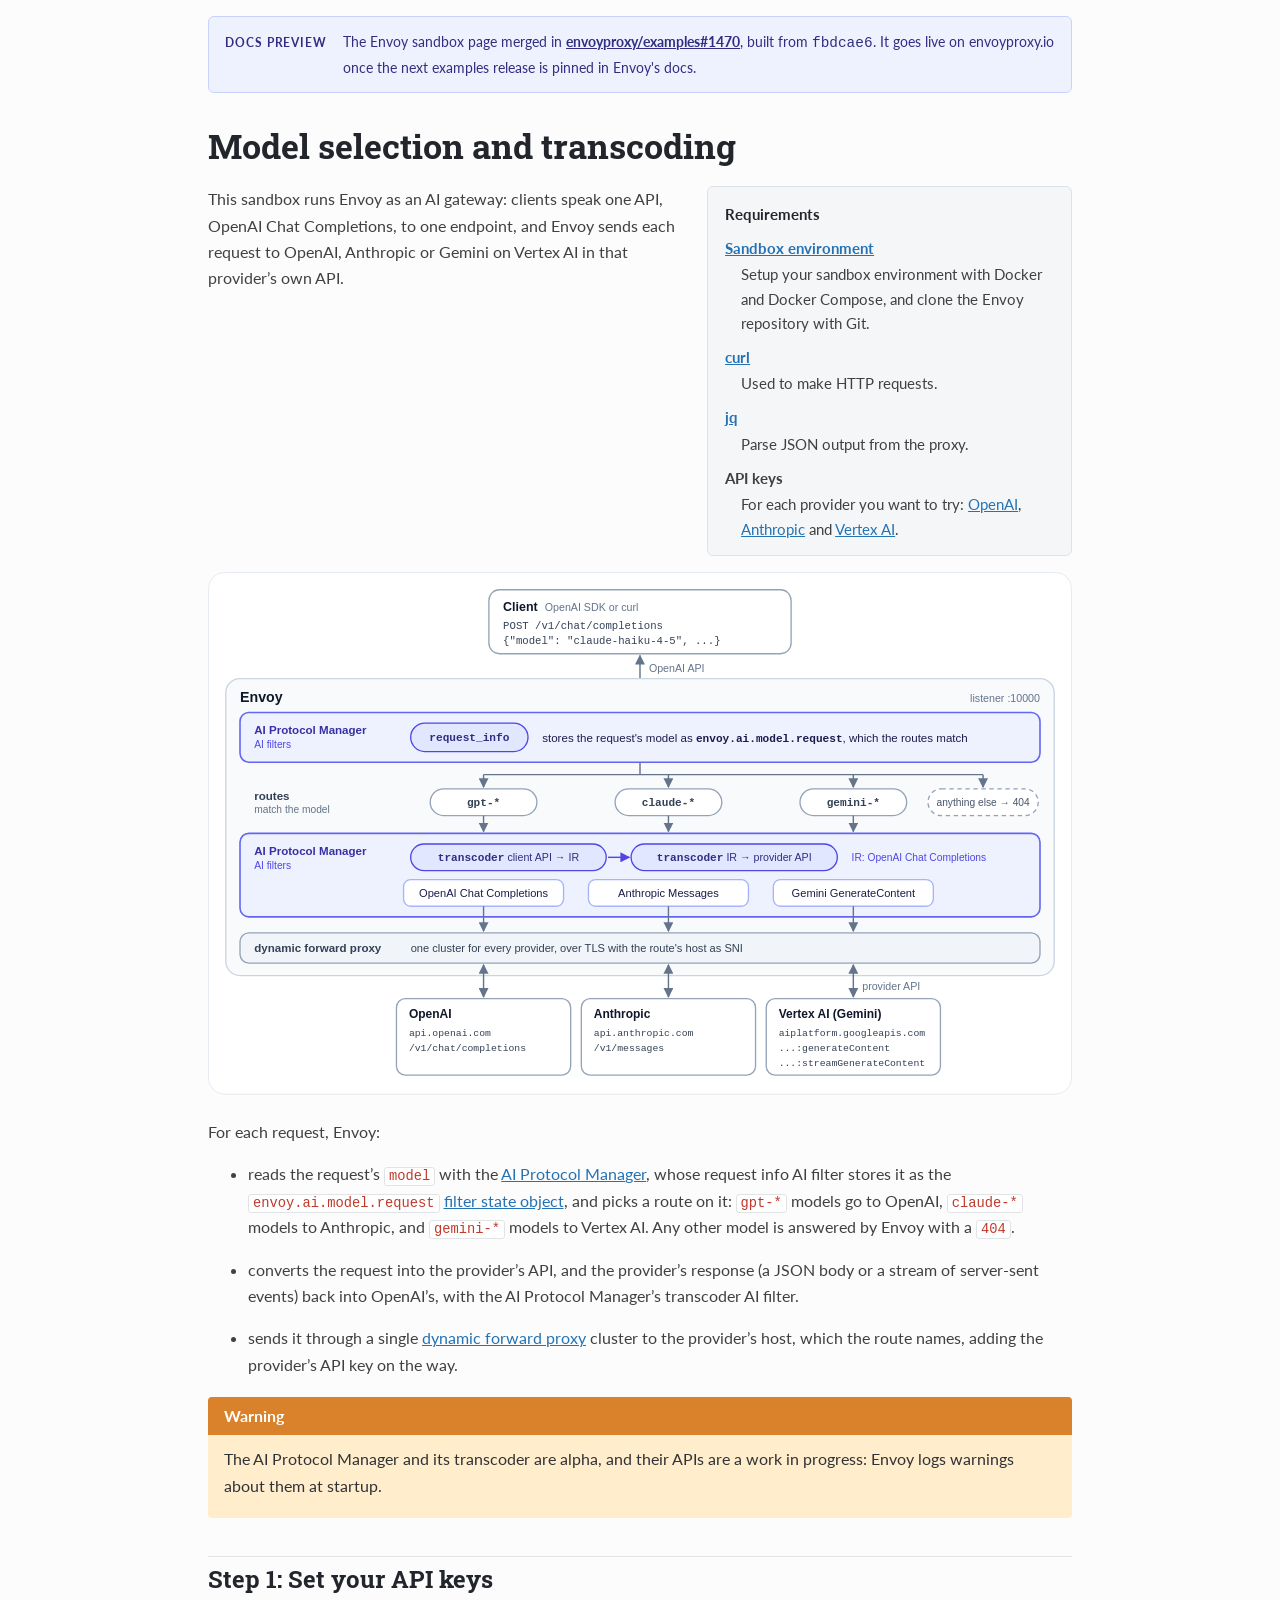
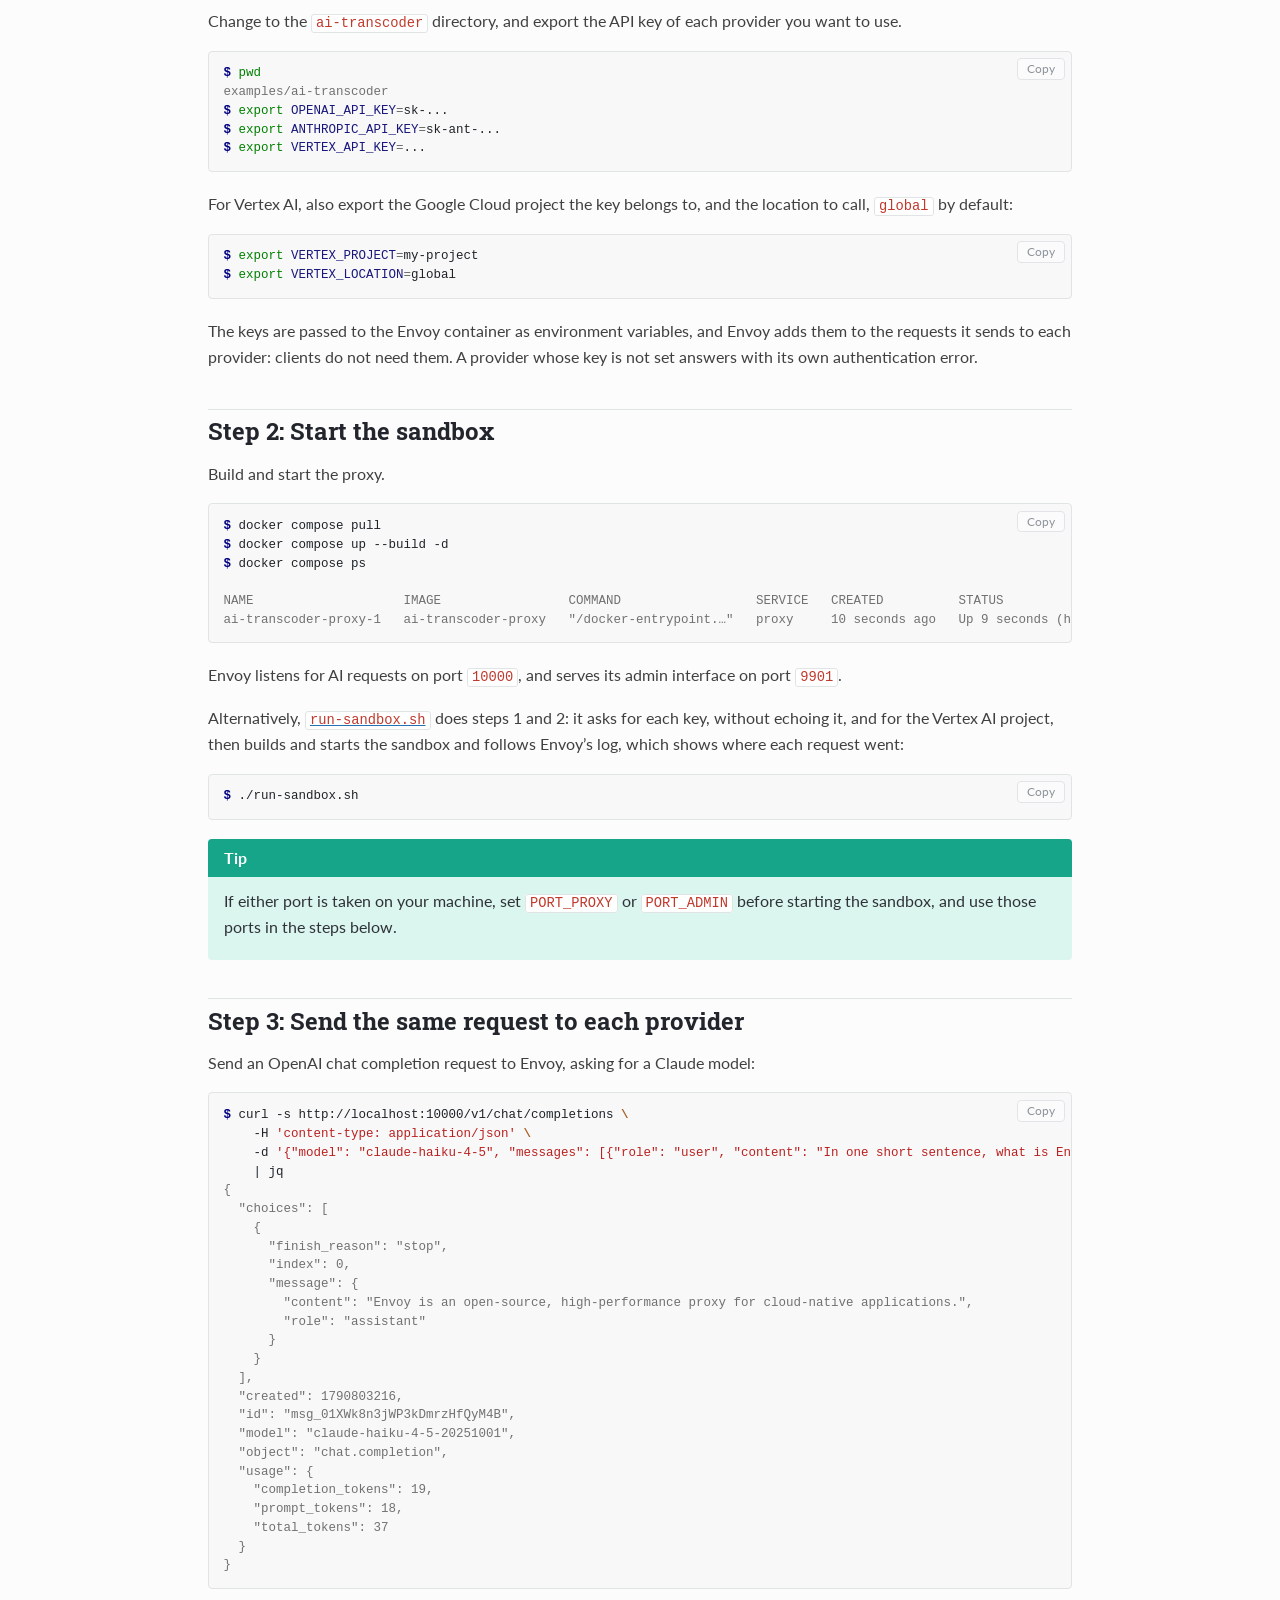
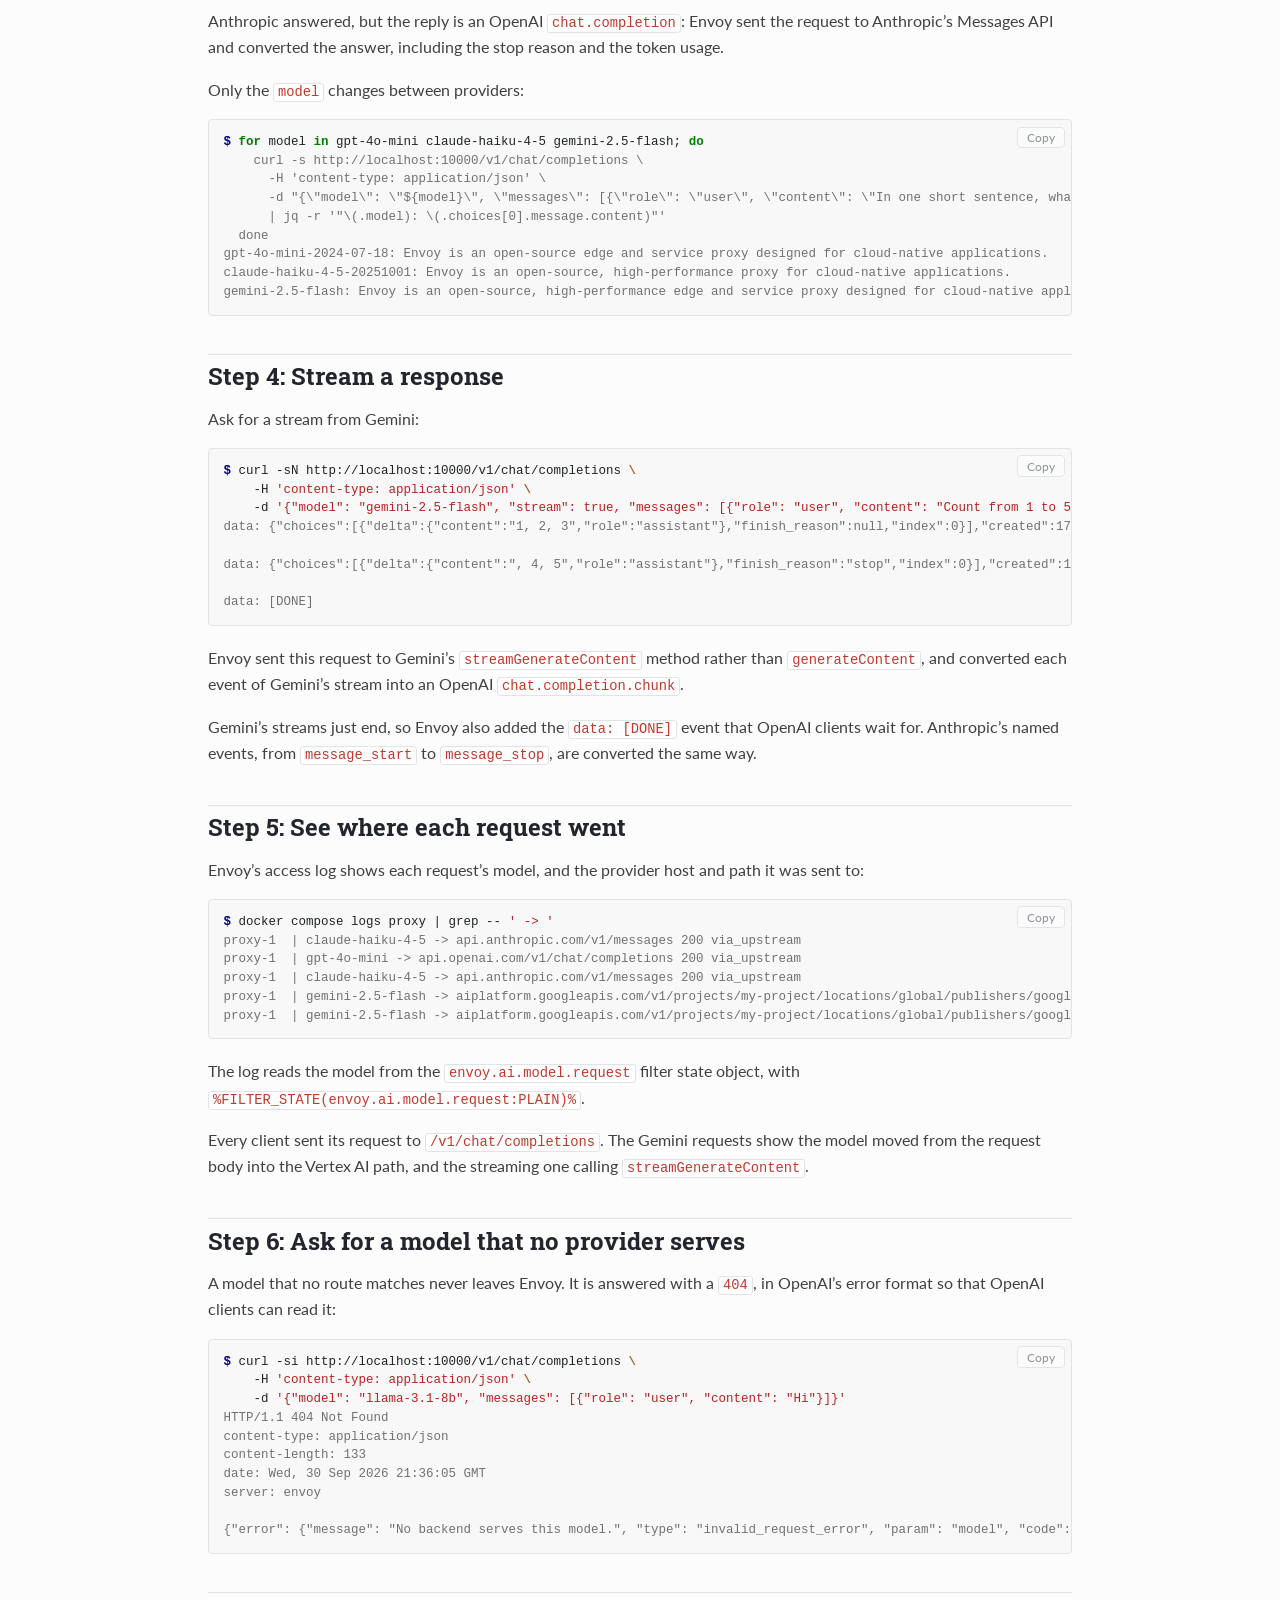
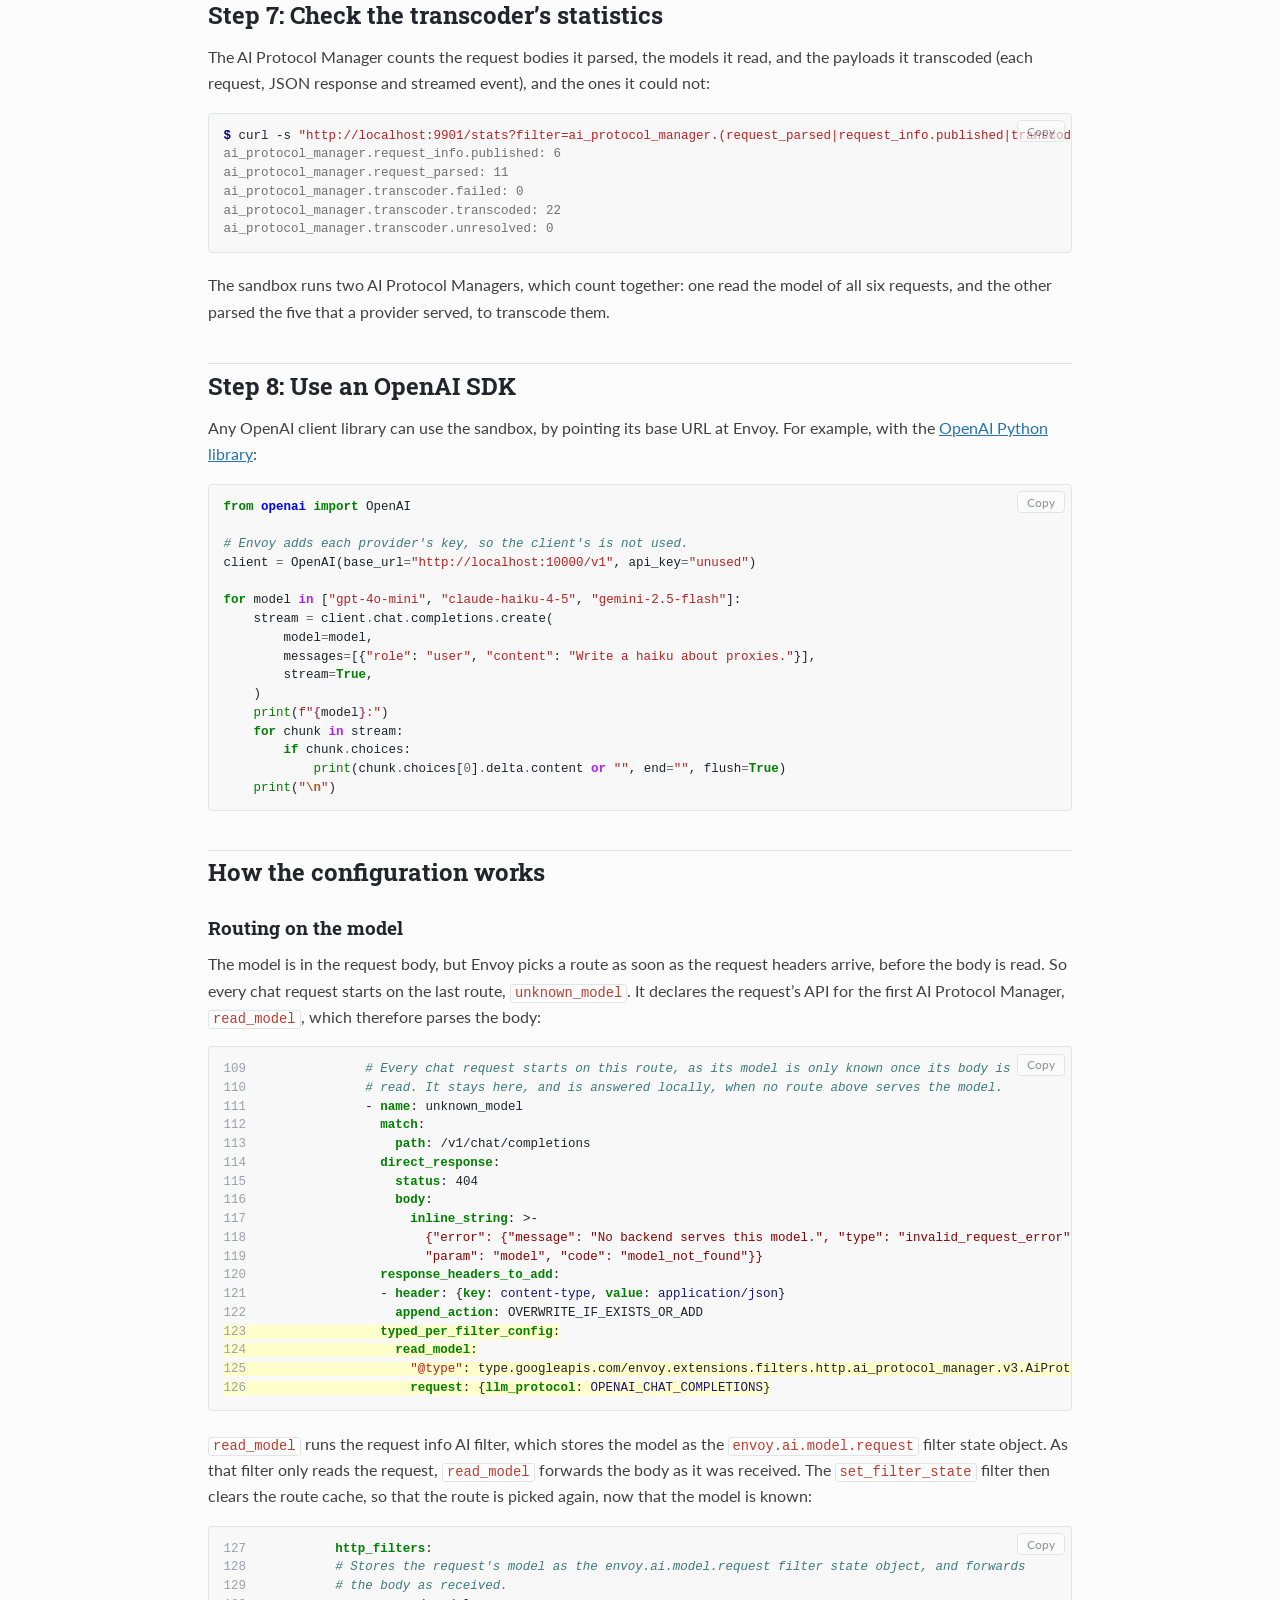
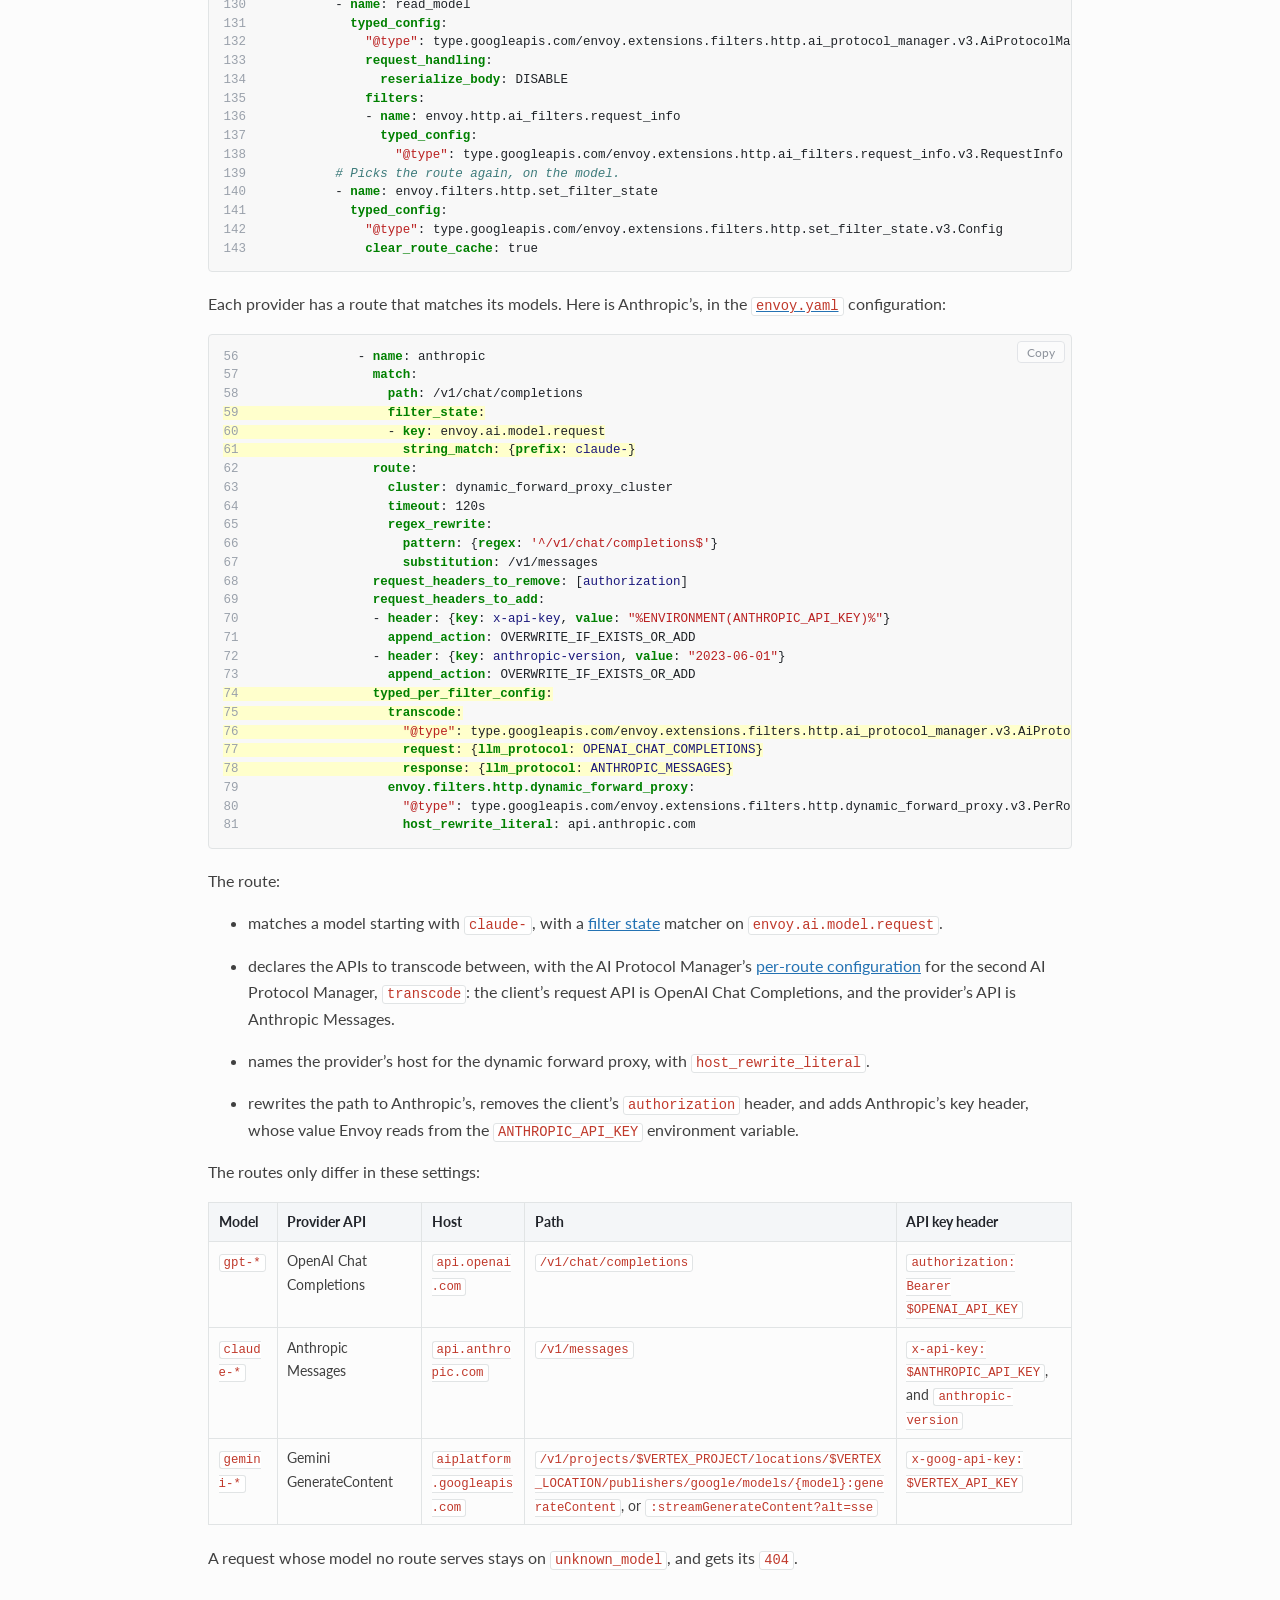
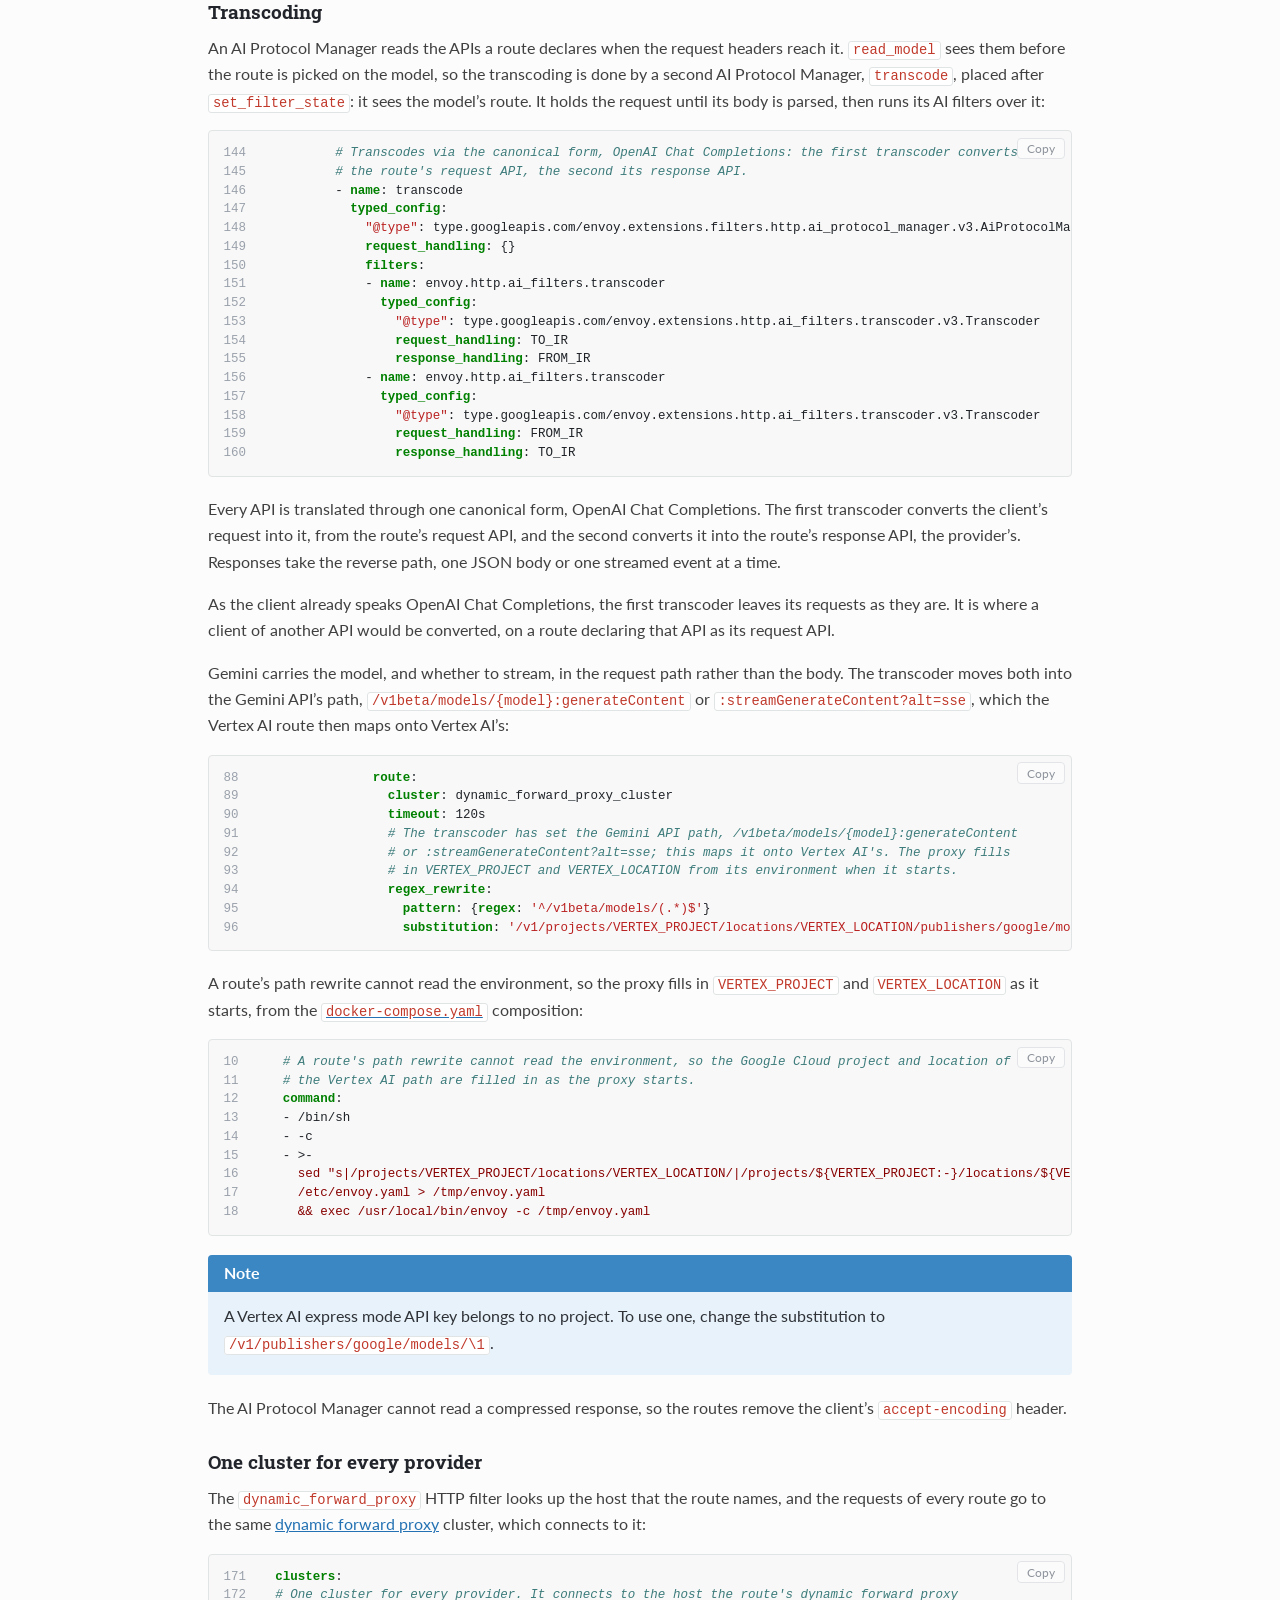
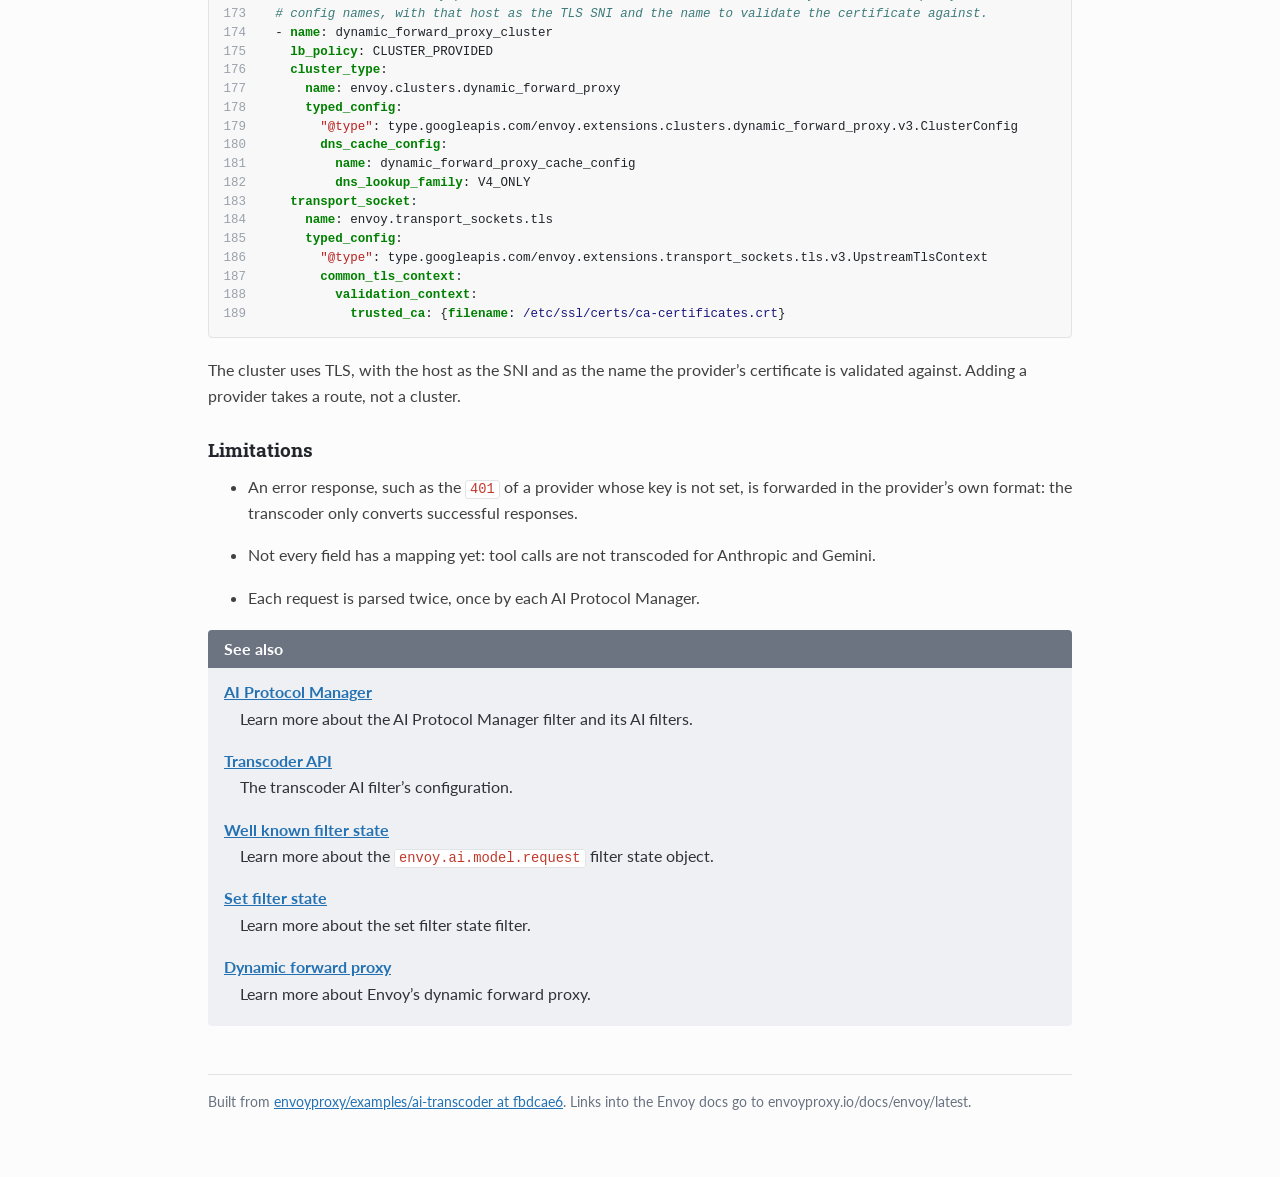
==== commit 99b29c83: "Revert "static: update the model selection and transcoding preview to #1477" This reverts commit ea7" ====
--- a/static/envoy/model-selection-and-transcoding/index.html
+++ b/static/envoy/model-selection-and-transcoding/index.html
@@ -4,7 +4,7 @@
 <meta charset="utf-8">
 <meta name="viewport" content="width=device-width, initial-scale=1">
 <meta name="robots" content="noindex">
-<meta name="description" content="Preview of the Envoy sandbox page as changed in envoyproxy/examples#1477: one OpenAI endpoint, routed by model to OpenAI, Anthropic and Vertex AI, with provider keys added by credential injectors.">
+<meta name="description" content="Preview of the Envoy sandbox page merged in envoyproxy/examples#1470: one OpenAI endpoint, routed by model to OpenAI, Anthropic and Vertex AI.">
 <title>Model selection and transcoding</title>
 <link rel="preconnect" href="https://fonts.googleapis.com">
 <link rel="preconnect" href="https://fonts.gstatic.com" crossorigin>
@@ -184,23 +184,23 @@
 </head>
 <body>
 <div class="page">
-  <p class="preview"><strong>Docs preview</strong><span>The Envoy sandbox page with the changes proposed in
-    <a href="https://github.com/envoyproxy/examples/pull/1477">envoyproxy/examples#1477</a>, built from <code>24cab85</code>.
-    It goes live on envoyproxy.io once the change merges and the next examples release is pinned in Envoy's docs.</span></p>
+  <p class="preview"><strong>Docs preview</strong><span>The Envoy sandbox page merged in
+    <a href="https://github.com/envoyproxy/examples/pull/1470">envoyproxy/examples#1470</a>, built from <code>fbdcae6</code>.
+    It goes live on envoyproxy.io once the next examples release is pinned in Envoy's docs.</span></p>
   <article>
 <section id="model-selection-and-transcoding">
 <span id="install-sandboxes-ai-transcoder"></span><h1>Model selection and transcoding<a class="headerlink" href="#model-selection-and-transcoding" title="Link to this heading"></a></h1>
 <aside class="sidebar">
 <p class="sidebar-title">Requirements</p>
 <dl class="simple">
-<dt><a class="reference external" href="https://www.envoyproxy.io/docs/envoy/latest/start/sandboxes/setup#start-sandboxes-setup" title="(in envoy v1.40.0-dev-c66182)"><span class="xref std std-ref">Sandbox environment</span></a></dt><dd><p>Setup your sandbox environment with Docker and Docker Compose,
+<dt><a class="reference external" href="https://www.envoyproxy.io/docs/envoy/latest/start/sandboxes/setup#start-sandboxes-setup" title="(in envoy v1.40.0-dev-1d950c)"><span class="xref std std-ref">Sandbox environment</span></a></dt><dd><p>Setup your sandbox environment with Docker and Docker Compose,
 and clone the Envoy repository with Git.</p>
 </dd>
 </dl>
 <dl class="simple">
-<dt><a class="reference external" href="https://www.envoyproxy.io/docs/envoy/latest/start/sandboxes/setup#start-sandboxes-setup-curl" title="(in envoy v1.40.0-dev-c66182)"><span class="xref std std-ref">curl</span></a></dt><dd><p>Used to make HTTP requests.</p>
+<dt><a class="reference external" href="https://www.envoyproxy.io/docs/envoy/latest/start/sandboxes/setup#start-sandboxes-setup-curl" title="(in envoy v1.40.0-dev-1d950c)"><span class="xref std std-ref">curl</span></a></dt><dd><p>Used to make HTTP requests.</p>
 </dd>
-<dt><a class="reference external" href="https://www.envoyproxy.io/docs/envoy/latest/start/sandboxes/setup#start-sandboxes-setup-jq" title="(in envoy v1.40.0-dev-c66182)"><span class="xref std std-ref">jq</span></a></dt><dd><p>Parse JSON output from the proxy.</p>
+<dt><a class="reference external" href="https://www.envoyproxy.io/docs/envoy/latest/start/sandboxes/setup#start-sandboxes-setup-jq" title="(in envoy v1.40.0-dev-1d950c)"><span class="xref std std-ref">jq</span></a></dt><dd><p>Parse JSON output from the proxy.</p>
 </dd>
 <dt>API keys</dt><dd><p>For each provider you want to try: <a class="reference external" href="https://platform.openai.com/api-keys">OpenAI</a>,
 <a class="reference external" href="https://console.anthropic.com/settings/keys">Anthropic</a> and
@@ -333,16 +333,15 @@
 </svg></figure>
 <p>For each request, Envoy:</p>
 <ul class="simple">
-<li><p>reads the request’s <code class="docutils literal notranslate"><span class="pre">model</span></code> with the <a class="reference external" href="https://www.envoyproxy.io/docs/envoy/latest/configuration/http/http_filters/ai_protocol_manager_filter#config-http-filters-ai-protocol-manager" title="(in envoy v1.40.0-dev-c66182)"><span class="xref std std-ref">AI Protocol Manager</span></a>,
+<li><p>reads the request’s <code class="docutils literal notranslate"><span class="pre">model</span></code> with the <a class="reference external" href="https://www.envoyproxy.io/docs/envoy/latest/configuration/http/http_filters/ai_protocol_manager_filter#config-http-filters-ai-protocol-manager" title="(in envoy v1.40.0-dev-1d950c)"><span class="xref std std-ref">AI Protocol Manager</span></a>,
 whose request info AI filter stores it as the <code class="docutils literal notranslate"><span class="pre">envoy.ai.model.request</span></code>
-<a class="reference external" href="https://www.envoyproxy.io/docs/envoy/latest/configuration/advanced/well_known_filter_state#well-known-filter-state" title="(in envoy v1.40.0-dev-c66182)"><span class="xref std std-ref">filter state object</span></a>, and picks a route on it: <code class="docutils literal notranslate"><span class="pre">gpt-*</span></code> models go to OpenAI,
+<a class="reference external" href="https://www.envoyproxy.io/docs/envoy/latest/configuration/advanced/well_known_filter_state#well-known-filter-state" title="(in envoy v1.40.0-dev-1d950c)"><span class="xref std std-ref">filter state object</span></a>, and picks a route on it: <code class="docutils literal notranslate"><span class="pre">gpt-*</span></code> models go to OpenAI,
 <code class="docutils literal notranslate"><span class="pre">claude-*</span></code> models to Anthropic, and <code class="docutils literal notranslate"><span class="pre">gemini-*</span></code> models to Vertex AI. Any other model is answered by Envoy with
 a <code class="docutils literal notranslate"><span class="pre">404</span></code>.</p></li>
 <li><p>converts the request into the provider’s API, and the provider’s response (a JSON body or a stream of
 server-sent events) back into OpenAI’s, with the AI Protocol Manager’s transcoder AI filter.</p></li>
-<li><p>adds the provider’s API key, with a <a class="reference external" href="https://www.envoyproxy.io/docs/envoy/latest/configuration/http/http_filters/credential_injector_filter#config-http-filters-credential-injector" title="(in envoy v1.40.0-dev-c66182)"><span class="xref std std-ref">credential injector</span></a>, and
-sends it through a single <a class="reference external" href="https://www.envoyproxy.io/docs/envoy/latest/intro/arch_overview/http/http_proxy#arch-overview-http-dynamic-forward-proxy" title="(in envoy v1.40.0-dev-c66182)"><span class="xref std std-ref">dynamic forward proxy</span></a> cluster to the
-provider’s host, which the route names.</p></li>
+<li><p>sends it through a single <a class="reference external" href="https://www.envoyproxy.io/docs/envoy/latest/intro/arch_overview/http/http_proxy#arch-overview-http-dynamic-forward-proxy" title="(in envoy v1.40.0-dev-1d950c)"><span class="xref std std-ref">dynamic forward proxy</span></a> cluster to the
+provider’s host, which the route names, adding the provider’s API key on the way.</p></li>
 </ul>
 <div class="admonition warning">
 <p class="admonition-title">Warning</p>
@@ -365,9 +364,8 @@
 <span class="gp">$ </span><span class="nb">export</span><span class="w"> </span><span class="nv">VERTEX_LOCATION</span><span class="o">=</span>global
 </pre></div>
 </div>
-<p>The keys are passed to the Envoy container as environment variables, which Envoy loads as secrets and adds to the
-requests it sends to each provider: clients do not need them. Envoy answers a request for a provider whose key is not
-set with a <code class="docutils literal notranslate"><span class="pre">401</span></code> itself, without sending it.</p>
+<p>The keys are passed to the Envoy container as environment variables, and Envoy adds them to the requests it sends to
+each provider: clients do not need them. A provider whose key is not set answers with its own authentication error.</p>
 </section>
 <section id="step-2-start-the-sandbox">
 <h2>Step 2: Start the sandbox<a class="headerlink" href="#step-2-start-the-sandbox" title="Link to this heading"></a></h2>
@@ -381,7 +379,7 @@
 </pre></div>
 </div>
 <p>Envoy listens for AI requests on port <code class="docutils literal notranslate"><span class="pre">10000</span></code>, and serves its admin interface on port <code class="docutils literal notranslate"><span class="pre">9901</span></code>.</p>
-<p>Alternatively, <a class="reference download internal" href="https://github.com/botengyao/examples/blob/24cab85/ai-transcoder/run-sandbox.sh"><code class="xref download docutils literal notranslate"><span class="pre">run-sandbox.sh</span></code></a> does steps 1 and 2: it asks for each
+<p>Alternatively, <a class="reference download internal" href="https://github.com/envoyproxy/examples/blob/fbdcae6f549a6e20ed071596f76019e5b0786b8f/ai-transcoder/run-sandbox.sh"><code class="xref download docutils literal notranslate"><span class="pre">run-sandbox.sh</span></code></a> does steps 1 and 2: it asks for each
 key, without echoing it, and for the Vertex AI project, then builds and starts the sandbox and follows Envoy’s log,
 which shows where each request went:</p>
 <div class="highlight-console notranslate"><div class="highlight"><pre><span></span><span class="gp">$ </span>./run-sandbox.sh
@@ -532,88 +530,92 @@
 <section id="routing-on-the-model">
 <h3>Routing on the model<a class="headerlink" href="#routing-on-the-model" title="Link to this heading"></a></h3>
 <p>The model is in the request body, but Envoy picks a route as soon as the request headers arrive, before the body is
-read. So every request starts on the last route, <code class="docutils literal notranslate"><span class="pre">chat_completions</span></code>, the only one that names the endpoint’s path.
-It declares the request’s API for the first AI Protocol Manager, <code class="docutils literal notranslate"><span class="pre">read_model</span></code>, which therefore parses the body:</p>
-<div class="highlight-yaml notranslate"><div class="highlight"><pre><span></span><span class="linenos"> 97</span><span class="w">              </span><span class="c1"># Every request starts on this route, as its model is only known once its body is read.</span>
-<span class="linenos"> 98</span><span class="w">              </span><span class="c1"># It stays here, and is answered locally, when no route above serves the model.</span>
-<span class="linenos"> 99</span><span class="w">              </span><span class="p p-Indicator">-</span><span class="w"> </span><span class="nt">name</span><span class="p">:</span><span class="w"> </span><span class="l l-Scalar l-Scalar-Plain">chat_completions</span>
-<span class="linenos">100</span><span class="w">                </span><span class="nt">match</span><span class="p">:</span>
-<span class="hll"><span class="linenos">101</span><span class="w">                  </span><span class="nt">path</span><span class="p">:</span><span class="w"> </span><span class="l l-Scalar l-Scalar-Plain">/v1/chat/completions</span>
-</span><span class="linenos">102</span><span class="w">                </span><span class="nt">direct_response</span><span class="p">:</span>
-<span class="linenos">103</span><span class="w">                  </span><span class="nt">status</span><span class="p">:</span><span class="w"> </span><span class="l l-Scalar l-Scalar-Plain">404</span>
-<span class="linenos">104</span><span class="w">                  </span><span class="nt">body</span><span class="p">:</span>
-<span class="linenos">105</span><span class="w">                    </span><span class="nt">inline_string</span><span class="p">:</span><span class="w"> </span><span class="p p-Indicator">&gt;-</span>
-<span class="linenos">106</span><span class="w">                      </span><span class="no">{"error": {"message": "No backend serves this model.", "type": "invalid_request_error",</span>
-<span class="linenos">107</span><span class="w">                      </span><span class="no">"param": "model", "code": "model_not_found"}}</span>
-<span class="linenos">108</span><span class="w">                </span><span class="nt">response_headers_to_add</span><span class="p">:</span>
-<span class="linenos">109</span><span class="w">                </span><span class="p p-Indicator">-</span><span class="w"> </span><span class="nt">header</span><span class="p">:</span><span class="w"> </span><span class="p p-Indicator">{</span><span class="nt">key</span><span class="p">:</span><span class="w"> </span><span class="nv">content-type</span><span class="p p-Indicator">,</span><span class="nt"> value</span><span class="p">:</span><span class="w"> </span><span class="nv">application/json</span><span class="p p-Indicator">}</span>
-<span class="linenos">110</span><span class="w">                  </span><span class="nt">append_action</span><span class="p">:</span><span class="w"> </span><span class="l l-Scalar l-Scalar-Plain">OVERWRITE_IF_EXISTS_OR_ADD</span>
-<span class="hll"><span class="linenos">111</span><span class="w">                </span><span class="nt">typed_per_filter_config</span><span class="p">:</span>
-</span><span class="hll"><span class="linenos">112</span><span class="w">                  </span><span class="nt">read_model</span><span class="p">:</span>
-</span><span class="hll"><span class="linenos">113</span><span class="w">                    </span><span class="s">"@type"</span><span class="p p-Indicator">:</span><span class="w"> </span><span class="l l-Scalar l-Scalar-Plain">type.googleapis.com/envoy.extensions.filters.http.ai_protocol_manager.v3.AiProtocolManagerPerRoute</span>
-</span><span class="hll"><span class="linenos">114</span><span class="w">                    </span><span class="nt">request</span><span class="p">:</span><span class="w"> </span><span class="p p-Indicator">{</span><span class="nt">llm_protocol</span><span class="p">:</span><span class="w"> </span><span class="nv">OPENAI_CHAT_COMPLETIONS</span><span class="p p-Indicator">}</span>
+read. So every chat request starts on the last route, <code class="docutils literal notranslate"><span class="pre">unknown_model</span></code>. It declares the request’s API for the first
+AI Protocol Manager, <code class="docutils literal notranslate"><span class="pre">read_model</span></code>, which therefore parses the body:</p>
+<div class="highlight-yaml notranslate"><div class="highlight"><pre><span></span><span class="linenos">109</span><span class="w">              </span><span class="c1"># Every chat request starts on this route, as its model is only known once its body is</span>
+<span class="linenos">110</span><span class="w">              </span><span class="c1"># read. It stays here, and is answered locally, when no route above serves the model.</span>
+<span class="linenos">111</span><span class="w">              </span><span class="p p-Indicator">-</span><span class="w"> </span><span class="nt">name</span><span class="p">:</span><span class="w"> </span><span class="l l-Scalar l-Scalar-Plain">unknown_model</span>
+<span class="linenos">112</span><span class="w">                </span><span class="nt">match</span><span class="p">:</span>
+<span class="linenos">113</span><span class="w">                  </span><span class="nt">path</span><span class="p">:</span><span class="w"> </span><span class="l l-Scalar l-Scalar-Plain">/v1/chat/completions</span>
+<span class="linenos">114</span><span class="w">                </span><span class="nt">direct_response</span><span class="p">:</span>
+<span class="linenos">115</span><span class="w">                  </span><span class="nt">status</span><span class="p">:</span><span class="w"> </span><span class="l l-Scalar l-Scalar-Plain">404</span>
+<span class="linenos">116</span><span class="w">                  </span><span class="nt">body</span><span class="p">:</span>
+<span class="linenos">117</span><span class="w">                    </span><span class="nt">inline_string</span><span class="p">:</span><span class="w"> </span><span class="p p-Indicator">&gt;-</span>
+<span class="linenos">118</span><span class="w">                      </span><span class="no">{"error": {"message": "No backend serves this model.", "type": "invalid_request_error",</span>
+<span class="linenos">119</span><span class="w">                      </span><span class="no">"param": "model", "code": "model_not_found"}}</span>
+<span class="linenos">120</span><span class="w">                </span><span class="nt">response_headers_to_add</span><span class="p">:</span>
+<span class="linenos">121</span><span class="w">                </span><span class="p p-Indicator">-</span><span class="w"> </span><span class="nt">header</span><span class="p">:</span><span class="w"> </span><span class="p p-Indicator">{</span><span class="nt">key</span><span class="p">:</span><span class="w"> </span><span class="nv">content-type</span><span class="p p-Indicator">,</span><span class="nt"> value</span><span class="p">:</span><span class="w"> </span><span class="nv">application/json</span><span class="p p-Indicator">}</span>
+<span class="linenos">122</span><span class="w">                  </span><span class="nt">append_action</span><span class="p">:</span><span class="w"> </span><span class="l l-Scalar l-Scalar-Plain">OVERWRITE_IF_EXISTS_OR_ADD</span>
+<span class="hll"><span class="linenos">123</span><span class="w">                </span><span class="nt">typed_per_filter_config</span><span class="p">:</span>
+</span><span class="hll"><span class="linenos">124</span><span class="w">                  </span><span class="nt">read_model</span><span class="p">:</span>
+</span><span class="hll"><span class="linenos">125</span><span class="w">                    </span><span class="s">"@type"</span><span class="p p-Indicator">:</span><span class="w"> </span><span class="l l-Scalar l-Scalar-Plain">type.googleapis.com/envoy.extensions.filters.http.ai_protocol_manager.v3.AiProtocolManagerPerRoute</span>
+</span><span class="hll"><span class="linenos">126</span><span class="w">                    </span><span class="nt">request</span><span class="p">:</span><span class="w"> </span><span class="p p-Indicator">{</span><span class="nt">llm_protocol</span><span class="p">:</span><span class="w"> </span><span class="nv">OPENAI_CHAT_COMPLETIONS</span><span class="p p-Indicator">}</span>
 </span></pre></div>
 </div>
 <p><code class="docutils literal notranslate"><span class="pre">read_model</span></code> runs the request info AI filter, which stores the model as the <code class="docutils literal notranslate"><span class="pre">envoy.ai.model.request</span></code> filter state
 object. As that filter only reads the request, <code class="docutils literal notranslate"><span class="pre">read_model</span></code> forwards the body as it was received. The
 <code class="docutils literal notranslate"><span class="pre">set_filter_state</span></code> filter then clears the route cache, so that the route is picked again, now that the model is
 known:</p>
-<div class="highlight-yaml notranslate"><div class="highlight"><pre><span></span><span class="linenos">115</span><span class="w">          </span><span class="nt">http_filters</span><span class="p">:</span>
-<span class="linenos">116</span><span class="w">          </span><span class="c1"># Stores the request's model as the envoy.ai.model.request filter state object, and forwards</span>
-<span class="linenos">117</span><span class="w">          </span><span class="c1"># the body as received.</span>
-<span class="linenos">118</span><span class="w">          </span><span class="p p-Indicator">-</span><span class="w"> </span><span class="nt">name</span><span class="p">:</span><span class="w"> </span><span class="l l-Scalar l-Scalar-Plain">read_model</span>
-<span class="linenos">119</span><span class="w">            </span><span class="nt">typed_config</span><span class="p">:</span>
-<span class="linenos">120</span><span class="w">              </span><span class="s">"@type"</span><span class="p p-Indicator">:</span><span class="w"> </span><span class="l l-Scalar l-Scalar-Plain">type.googleapis.com/envoy.extensions.filters.http.ai_protocol_manager.v3.AiProtocolManager</span>
-<span class="linenos">121</span><span class="w">              </span><span class="nt">request_handling</span><span class="p">:</span>
-<span class="linenos">122</span><span class="w">                </span><span class="nt">reserialize_body</span><span class="p">:</span><span class="w"> </span><span class="l l-Scalar l-Scalar-Plain">DISABLE</span>
-<span class="linenos">123</span><span class="w">              </span><span class="nt">filters</span><span class="p">:</span>
-<span class="linenos">124</span><span class="w">              </span><span class="p p-Indicator">-</span><span class="w"> </span><span class="nt">name</span><span class="p">:</span><span class="w"> </span><span class="l l-Scalar l-Scalar-Plain">envoy.http.ai_filters.request_info</span>
-<span class="linenos">125</span><span class="w">                </span><span class="nt">typed_config</span><span class="p">:</span>
-<span class="linenos">126</span><span class="w">                  </span><span class="s">"@type"</span><span class="p p-Indicator">:</span><span class="w"> </span><span class="l l-Scalar l-Scalar-Plain">type.googleapis.com/envoy.extensions.http.ai_filters.request_info.v3.RequestInfo</span>
-<span class="linenos">127</span><span class="w">          </span><span class="c1"># Picks the route again, on the model.</span>
-<span class="linenos">128</span><span class="w">          </span><span class="p p-Indicator">-</span><span class="w"> </span><span class="nt">name</span><span class="p">:</span><span class="w"> </span><span class="l l-Scalar l-Scalar-Plain">envoy.filters.http.set_filter_state</span>
-<span class="linenos">129</span><span class="w">            </span><span class="nt">typed_config</span><span class="p">:</span>
-<span class="linenos">130</span><span class="w">              </span><span class="s">"@type"</span><span class="p p-Indicator">:</span><span class="w"> </span><span class="l l-Scalar l-Scalar-Plain">type.googleapis.com/envoy.extensions.filters.http.set_filter_state.v3.Config</span>
-<span class="linenos">131</span><span class="w">              </span><span class="nt">clear_route_cache</span><span class="p">:</span><span class="w"> </span><span class="l l-Scalar l-Scalar-Plain">true</span>
+<div class="highlight-yaml notranslate"><div class="highlight"><pre><span></span><span class="linenos">127</span><span class="w">          </span><span class="nt">http_filters</span><span class="p">:</span>
+<span class="linenos">128</span><span class="w">          </span><span class="c1"># Stores the request's model as the envoy.ai.model.request filter state object, and forwards</span>
+<span class="linenos">129</span><span class="w">          </span><span class="c1"># the body as received.</span>
+<span class="linenos">130</span><span class="w">          </span><span class="p p-Indicator">-</span><span class="w"> </span><span class="nt">name</span><span class="p">:</span><span class="w"> </span><span class="l l-Scalar l-Scalar-Plain">read_model</span>
+<span class="linenos">131</span><span class="w">            </span><span class="nt">typed_config</span><span class="p">:</span>
+<span class="linenos">132</span><span class="w">              </span><span class="s">"@type"</span><span class="p p-Indicator">:</span><span class="w"> </span><span class="l l-Scalar l-Scalar-Plain">type.googleapis.com/envoy.extensions.filters.http.ai_protocol_manager.v3.AiProtocolManager</span>
+<span class="linenos">133</span><span class="w">              </span><span class="nt">request_handling</span><span class="p">:</span>
+<span class="linenos">134</span><span class="w">                </span><span class="nt">reserialize_body</span><span class="p">:</span><span class="w"> </span><span class="l l-Scalar l-Scalar-Plain">DISABLE</span>
+<span class="linenos">135</span><span class="w">              </span><span class="nt">filters</span><span class="p">:</span>
+<span class="linenos">136</span><span class="w">              </span><span class="p p-Indicator">-</span><span class="w"> </span><span class="nt">name</span><span class="p">:</span><span class="w"> </span><span class="l l-Scalar l-Scalar-Plain">envoy.http.ai_filters.request_info</span>
+<span class="linenos">137</span><span class="w">                </span><span class="nt">typed_config</span><span class="p">:</span>
+<span class="linenos">138</span><span class="w">                  </span><span class="s">"@type"</span><span class="p p-Indicator">:</span><span class="w"> </span><span class="l l-Scalar l-Scalar-Plain">type.googleapis.com/envoy.extensions.http.ai_filters.request_info.v3.RequestInfo</span>
+<span class="linenos">139</span><span class="w">          </span><span class="c1"># Picks the route again, on the model.</span>
+<span class="linenos">140</span><span class="w">          </span><span class="p p-Indicator">-</span><span class="w"> </span><span class="nt">name</span><span class="p">:</span><span class="w"> </span><span class="l l-Scalar l-Scalar-Plain">envoy.filters.http.set_filter_state</span>
+<span class="linenos">141</span><span class="w">            </span><span class="nt">typed_config</span><span class="p">:</span>
+<span class="linenos">142</span><span class="w">              </span><span class="s">"@type"</span><span class="p p-Indicator">:</span><span class="w"> </span><span class="l l-Scalar l-Scalar-Plain">type.googleapis.com/envoy.extensions.filters.http.set_filter_state.v3.Config</span>
+<span class="linenos">143</span><span class="w">              </span><span class="nt">clear_route_cache</span><span class="p">:</span><span class="w"> </span><span class="l l-Scalar l-Scalar-Plain">true</span>
 </pre></div>
 </div>
 <p>Each provider has a route that matches its models. Here is Anthropic’s, in the
-<a class="reference download internal" href="https://github.com/botengyao/examples/blob/24cab85/ai-transcoder/envoy.yaml"><code class="xref download docutils literal notranslate"><span class="pre">envoy.yaml</span></code></a> configuration:</p>
-<div class="highlight-yaml notranslate"><div class="highlight"><pre><span></span><span class="linenos">55</span><span class="w">              </span><span class="p p-Indicator">-</span><span class="w"> </span><span class="nt">name</span><span class="p">:</span><span class="w"> </span><span class="l l-Scalar l-Scalar-Plain">anthropic</span>
-<span class="linenos">56</span><span class="w">                </span><span class="nt">match</span><span class="p">:</span>
-<span class="hll"><span class="linenos">57</span><span class="w">                  </span><span class="nt">prefix</span><span class="p">:</span><span class="w"> </span><span class="l l-Scalar l-Scalar-Plain">/</span>
-</span><span class="hll"><span class="linenos">58</span><span class="w">                  </span><span class="nt">filter_state</span><span class="p">:</span>
-</span><span class="hll"><span class="linenos">59</span><span class="w">                  </span><span class="p p-Indicator">-</span><span class="w"> </span><span class="nt">key</span><span class="p">:</span><span class="w"> </span><span class="l l-Scalar l-Scalar-Plain">envoy.ai.model.request</span>
-</span><span class="hll"><span class="linenos">60</span><span class="w">                    </span><span class="nt">string_match</span><span class="p">:</span><span class="w"> </span><span class="p p-Indicator">{</span><span class="nt">prefix</span><span class="p">:</span><span class="w"> </span><span class="nv">claude-</span><span class="p p-Indicator">}</span>
-</span><span class="linenos">61</span><span class="w">                </span><span class="nt">route</span><span class="p">:</span>
-<span class="linenos">62</span><span class="w">                  </span><span class="nt">cluster</span><span class="p">:</span><span class="w"> </span><span class="l l-Scalar l-Scalar-Plain">dynamic_forward_proxy_cluster</span>
-<span class="hll"><span class="linenos">63</span><span class="w">                  </span><span class="nt">host_rewrite_literal</span><span class="p">:</span><span class="w"> </span><span class="l l-Scalar l-Scalar-Plain">api.anthropic.com</span>
-</span><span class="hll"><span class="linenos">64</span><span class="w">                  </span><span class="nt">path_rewrite</span><span class="p">:</span><span class="w"> </span><span class="l l-Scalar l-Scalar-Plain">/v1/messages</span>
-</span><span class="linenos">65</span><span class="w">                  </span><span class="nt">timeout</span><span class="p">:</span><span class="w"> </span><span class="l l-Scalar l-Scalar-Plain">120s</span>
-<span class="linenos">66</span><span class="w">                </span><span class="nt">request_headers_to_add</span><span class="p">:</span>
-<span class="linenos">67</span><span class="w">                </span><span class="p p-Indicator">-</span><span class="w"> </span><span class="nt">header</span><span class="p">:</span><span class="w"> </span><span class="p p-Indicator">{</span><span class="nt">key</span><span class="p">:</span><span class="w"> </span><span class="nv">anthropic-version</span><span class="p p-Indicator">,</span><span class="nt"> value</span><span class="p">:</span><span class="w"> </span><span class="s">"2023-06-01"</span><span class="p p-Indicator">}</span>
-<span class="linenos">68</span><span class="w">                  </span><span class="nt">append_action</span><span class="p">:</span><span class="w"> </span><span class="l l-Scalar l-Scalar-Plain">OVERWRITE_IF_EXISTS_OR_ADD</span>
-<span class="hll"><span class="linenos">69</span><span class="w">                </span><span class="nt">typed_per_filter_config</span><span class="p">:</span>
-</span><span class="hll"><span class="linenos">70</span><span class="w">                  </span><span class="nt">transcode</span><span class="p">:</span>
-</span><span class="hll"><span class="linenos">71</span><span class="w">                    </span><span class="s">"@type"</span><span class="p p-Indicator">:</span><span class="w"> </span><span class="l l-Scalar l-Scalar-Plain">type.googleapis.com/envoy.extensions.filters.http.ai_protocol_manager.v3.AiProtocolManagerPerRoute</span>
-</span><span class="hll"><span class="linenos">72</span><span class="w">                    </span><span class="nt">request</span><span class="p">:</span><span class="w"> </span><span class="p p-Indicator">{</span><span class="nt">llm_protocol</span><span class="p">:</span><span class="w"> </span><span class="nv">OPENAI_CHAT_COMPLETIONS</span><span class="p p-Indicator">}</span>
-</span><span class="hll"><span class="linenos">73</span><span class="w">                    </span><span class="nt">response</span><span class="p">:</span><span class="w"> </span><span class="p p-Indicator">{</span><span class="nt">llm_protocol</span><span class="p">:</span><span class="w"> </span><span class="nv">ANTHROPIC_MESSAGES</span><span class="p p-Indicator">}</span>
-</span><span class="hll"><span class="linenos">74</span><span class="w">                  </span><span class="nt">anthropic_key</span><span class="p">:</span><span class="w"> </span><span class="p p-Indicator">{</span><span class="s">"@type"</span><span class="p p-Indicator">:</span><span class="w"> </span><span class="nv">type.googleapis.com/envoy.config.route.v3.FilterConfig</span><span class="p p-Indicator">,</span><span class="nt"> config</span><span class="p">:</span><span class="w"> </span><span class="p p-Indicator">{}}</span>
-</span></pre></div>
+<a class="reference download internal" href="https://github.com/envoyproxy/examples/blob/fbdcae6f549a6e20ed071596f76019e5b0786b8f/ai-transcoder/envoy.yaml"><code class="xref download docutils literal notranslate"><span class="pre">envoy.yaml</span></code></a> configuration:</p>
+<div class="highlight-yaml notranslate"><div class="highlight"><pre><span></span><span class="linenos">56</span><span class="w">              </span><span class="p p-Indicator">-</span><span class="w"> </span><span class="nt">name</span><span class="p">:</span><span class="w"> </span><span class="l l-Scalar l-Scalar-Plain">anthropic</span>
+<span class="linenos">57</span><span class="w">                </span><span class="nt">match</span><span class="p">:</span>
+<span class="linenos">58</span><span class="w">                  </span><span class="nt">path</span><span class="p">:</span><span class="w"> </span><span class="l l-Scalar l-Scalar-Plain">/v1/chat/completions</span>
+<span class="hll"><span class="linenos">59</span><span class="w">                  </span><span class="nt">filter_state</span><span class="p">:</span>
+</span><span class="hll"><span class="linenos">60</span><span class="w">                  </span><span class="p p-Indicator">-</span><span class="w"> </span><span class="nt">key</span><span class="p">:</span><span class="w"> </span><span class="l l-Scalar l-Scalar-Plain">envoy.ai.model.request</span>
+</span><span class="hll"><span class="linenos">61</span><span class="w">                    </span><span class="nt">string_match</span><span class="p">:</span><span class="w"> </span><span class="p p-Indicator">{</span><span class="nt">prefix</span><span class="p">:</span><span class="w"> </span><span class="nv">claude-</span><span class="p p-Indicator">}</span>
+</span><span class="linenos">62</span><span class="w">                </span><span class="nt">route</span><span class="p">:</span>
+<span class="linenos">63</span><span class="w">                  </span><span class="nt">cluster</span><span class="p">:</span><span class="w"> </span><span class="l l-Scalar l-Scalar-Plain">dynamic_forward_proxy_cluster</span>
+<span class="linenos">64</span><span class="w">                  </span><span class="nt">timeout</span><span class="p">:</span><span class="w"> </span><span class="l l-Scalar l-Scalar-Plain">120s</span>
+<span class="linenos">65</span><span class="w">                  </span><span class="nt">regex_rewrite</span><span class="p">:</span>
+<span class="linenos">66</span><span class="w">                    </span><span class="nt">pattern</span><span class="p">:</span><span class="w"> </span><span class="p p-Indicator">{</span><span class="nt">regex</span><span class="p">:</span><span class="w"> </span><span class="s">'^/v1/chat/completions$'</span><span class="p p-Indicator">}</span>
+<span class="linenos">67</span><span class="w">                    </span><span class="nt">substitution</span><span class="p">:</span><span class="w"> </span><span class="l l-Scalar l-Scalar-Plain">/v1/messages</span>
+<span class="linenos">68</span><span class="w">                </span><span class="nt">request_headers_to_remove</span><span class="p">:</span><span class="w"> </span><span class="p p-Indicator">[</span><span class="nv">authorization</span><span class="p p-Indicator">]</span>
+<span class="linenos">69</span><span class="w">                </span><span class="nt">request_headers_to_add</span><span class="p">:</span>
+<span class="linenos">70</span><span class="w">                </span><span class="p p-Indicator">-</span><span class="w"> </span><span class="nt">header</span><span class="p">:</span><span class="w"> </span><span class="p p-Indicator">{</span><span class="nt">key</span><span class="p">:</span><span class="w"> </span><span class="nv">x-api-key</span><span class="p p-Indicator">,</span><span class="nt"> value</span><span class="p">:</span><span class="w"> </span><span class="s">"%ENVIRONMENT(ANTHROPIC_API_KEY)%"</span><span class="p p-Indicator">}</span>
+<span class="linenos">71</span><span class="w">                  </span><span class="nt">append_action</span><span class="p">:</span><span class="w"> </span><span class="l l-Scalar l-Scalar-Plain">OVERWRITE_IF_EXISTS_OR_ADD</span>
+<span class="linenos">72</span><span class="w">                </span><span class="p p-Indicator">-</span><span class="w"> </span><span class="nt">header</span><span class="p">:</span><span class="w"> </span><span class="p p-Indicator">{</span><span class="nt">key</span><span class="p">:</span><span class="w"> </span><span class="nv">anthropic-version</span><span class="p p-Indicator">,</span><span class="nt"> value</span><span class="p">:</span><span class="w"> </span><span class="s">"2023-06-01"</span><span class="p p-Indicator">}</span>
+<span class="linenos">73</span><span class="w">                  </span><span class="nt">append_action</span><span class="p">:</span><span class="w"> </span><span class="l l-Scalar l-Scalar-Plain">OVERWRITE_IF_EXISTS_OR_ADD</span>
+<span class="hll"><span class="linenos">74</span><span class="w">                </span><span class="nt">typed_per_filter_config</span><span class="p">:</span>
+</span><span class="hll"><span class="linenos">75</span><span class="w">                  </span><span class="nt">transcode</span><span class="p">:</span>
+</span><span class="hll"><span class="linenos">76</span><span class="w">                    </span><span class="s">"@type"</span><span class="p p-Indicator">:</span><span class="w"> </span><span class="l l-Scalar l-Scalar-Plain">type.googleapis.com/envoy.extensions.filters.http.ai_protocol_manager.v3.AiProtocolManagerPerRoute</span>
+</span><span class="hll"><span class="linenos">77</span><span class="w">                    </span><span class="nt">request</span><span class="p">:</span><span class="w"> </span><span class="p p-Indicator">{</span><span class="nt">llm_protocol</span><span class="p">:</span><span class="w"> </span><span class="nv">OPENAI_CHAT_COMPLETIONS</span><span class="p p-Indicator">}</span>
+</span><span class="hll"><span class="linenos">78</span><span class="w">                    </span><span class="nt">response</span><span class="p">:</span><span class="w"> </span><span class="p p-Indicator">{</span><span class="nt">llm_protocol</span><span class="p">:</span><span class="w"> </span><span class="nv">ANTHROPIC_MESSAGES</span><span class="p p-Indicator">}</span>
+</span><span class="linenos">79</span><span class="w">                  </span><span class="nt">envoy.filters.http.dynamic_forward_proxy</span><span class="p">:</span>
+<span class="linenos">80</span><span class="w">                    </span><span class="s">"@type"</span><span class="p p-Indicator">:</span><span class="w"> </span><span class="l l-Scalar l-Scalar-Plain">type.googleapis.com/envoy.extensions.filters.http.dynamic_forward_proxy.v3.PerRouteConfig</span>
+<span class="linenos">81</span><span class="w">                    </span><span class="nt">host_rewrite_literal</span><span class="p">:</span><span class="w"> </span><span class="l l-Scalar l-Scalar-Plain">api.anthropic.com</span>
+</pre></div>
 </div>
 <p>The route:</p>
 <ul class="simple">
-<li><p>matches a model starting with <code class="docutils literal notranslate"><span class="pre">claude-</span></code>, with a <a class="reference external" href="https://www.envoyproxy.io/docs/envoy/latest/api-v3/config/route/v3/route_components.proto#envoy-v3-api-field-config-route-v3-routematch-filter-state" title="(in envoy v1.40.0-dev-c66182)"><span class="xref std std-ref">filter state</span></a>
-matcher on <code class="docutils literal notranslate"><span class="pre">envoy.ai.model.request</span></code>. It needs no path of its own: only a request that <code class="docutils literal notranslate"><span class="pre">read_model</span></code> parsed has
-a model, and <code class="docutils literal notranslate"><span class="pre">read_model</span></code> parses only the requests of <code class="docutils literal notranslate"><span class="pre">chat_completions</span></code>.</p></li>
+<li><p>matches a model starting with <code class="docutils literal notranslate"><span class="pre">claude-</span></code>, with a <a class="reference external" href="https://www.envoyproxy.io/docs/envoy/latest/api-v3/config/route/v3/route_components.proto#envoy-v3-api-field-config-route-v3-routematch-filter-state" title="(in envoy v1.40.0-dev-1d950c)"><span class="xref std std-ref">filter state</span></a>
+matcher on <code class="docutils literal notranslate"><span class="pre">envoy.ai.model.request</span></code>.</p></li>
 <li><p>declares the APIs to transcode between, with the AI Protocol Manager’s
-<a class="reference external" href="https://www.envoyproxy.io/docs/envoy/latest/api-v3/extensions/filters/http/ai_protocol_manager/v3/ai_protocol_manager.proto#envoy-v3-api-msg-extensions-filters-http-ai-protocol-manager-v3-aiprotocolmanagerperroute" title="(in envoy v1.40.0-dev-c66182)"><span class="xref std std-ref">per-route configuration</span></a>
+<a class="reference external" href="https://www.envoyproxy.io/docs/envoy/latest/api-v3/extensions/filters/http/ai_protocol_manager/v3/ai_protocol_manager.proto#envoy-v3-api-msg-extensions-filters-http-ai-protocol-manager-v3-aiprotocolmanagerperroute" title="(in envoy v1.40.0-dev-1d950c)"><span class="xref std std-ref">per-route configuration</span></a>
 for the second AI Protocol Manager, <code class="docutils literal notranslate"><span class="pre">transcode</span></code>: the client’s request API is OpenAI Chat Completions, and the
 provider’s API is Anthropic Messages.</p></li>
-<li><p>names the provider’s host, with <code class="docutils literal notranslate"><span class="pre">host_rewrite_literal</span></code>, and replaces the path with Anthropic’s, with
-<a class="reference external" href="https://www.envoyproxy.io/docs/envoy/latest/api-v3/config/route/v3/route_components.proto#envoy-v3-api-field-config-route-v3-routeaction-path-rewrite" title="(in envoy v1.40.0-dev-c66182)"><span class="xref std std-ref">path_rewrite</span></a>.</p></li>
-<li><p>enables <code class="docutils literal notranslate"><span class="pre">anthropic_key</span></code>, the credential injector that adds Anthropic’s key, and adds the <code class="docutils literal notranslate"><span class="pre">anthropic-version</span></code>
-header that Anthropic requires.</p></li>
+<li><p>names the provider’s host for the dynamic forward proxy, with <code class="docutils literal notranslate"><span class="pre">host_rewrite_literal</span></code>.</p></li>
+<li><p>rewrites the path to Anthropic’s, removes the client’s <code class="docutils literal notranslate"><span class="pre">authorization</span></code> header, and adds Anthropic’s key header,
+whose value Envoy reads from the <code class="docutils literal notranslate"><span class="pre">ANTHROPIC_API_KEY</span></code> environment variable.</p></li>
 </ul>
 <p>The routes only differ in these settings:</p>
 <div class="table-wrap"><table class="docutils align-default">
@@ -647,7 +649,7 @@
 </tr>
 </tbody>
 </table></div>
-<p>A request whose model no route serves stays on <code class="docutils literal notranslate"><span class="pre">chat_completions</span></code>, and gets its <code class="docutils literal notranslate"><span class="pre">404</span></code>.</p>
+<p>A request whose model no route serves stays on <code class="docutils literal notranslate"><span class="pre">unknown_model</span></code>, and gets its <code class="docutils literal notranslate"><span class="pre">404</span></code>.</p>
 </section>
 <section id="transcoding">
 <h3>Transcoding<a class="headerlink" href="#transcoding" title="Link to this heading"></a></h3>
@@ -655,23 +657,23 @@
 before the route is picked on the model, so the transcoding is done by a second AI Protocol Manager, <code class="docutils literal notranslate"><span class="pre">transcode</span></code>,
 placed after <code class="docutils literal notranslate"><span class="pre">set_filter_state</span></code>: it sees the model’s route. It holds the request until its body is parsed, then
 runs its AI filters over it:</p>
-<div class="highlight-yaml notranslate"><div class="highlight"><pre><span></span><span class="linenos">132</span><span class="w">          </span><span class="c1"># Transcodes via the canonical form, OpenAI Chat Completions: the first transcoder converts</span>
-<span class="linenos">133</span><span class="w">          </span><span class="c1"># the route's request API, the second its response API.</span>
-<span class="linenos">134</span><span class="w">          </span><span class="p p-Indicator">-</span><span class="w"> </span><span class="nt">name</span><span class="p">:</span><span class="w"> </span><span class="l l-Scalar l-Scalar-Plain">transcode</span>
-<span class="linenos">135</span><span class="w">            </span><span class="nt">typed_config</span><span class="p">:</span>
-<span class="linenos">136</span><span class="w">              </span><span class="s">"@type"</span><span class="p p-Indicator">:</span><span class="w"> </span><span class="l l-Scalar l-Scalar-Plain">type.googleapis.com/envoy.extensions.filters.http.ai_protocol_manager.v3.AiProtocolManager</span>
-<span class="linenos">137</span><span class="w">              </span><span class="nt">request_handling</span><span class="p">:</span><span class="w"> </span><span class="p p-Indicator">{}</span>
-<span class="linenos">138</span><span class="w">              </span><span class="nt">filters</span><span class="p">:</span>
-<span class="linenos">139</span><span class="w">              </span><span class="p p-Indicator">-</span><span class="w"> </span><span class="nt">name</span><span class="p">:</span><span class="w"> </span><span class="l l-Scalar l-Scalar-Plain">envoy.http.ai_filters.transcoder</span>
-<span class="linenos">140</span><span class="w">                </span><span class="nt">typed_config</span><span class="p">:</span>
-<span class="linenos">141</span><span class="w">                  </span><span class="s">"@type"</span><span class="p p-Indicator">:</span><span class="w"> </span><span class="l l-Scalar l-Scalar-Plain">type.googleapis.com/envoy.extensions.http.ai_filters.transcoder.v3.Transcoder</span>
-<span class="linenos">142</span><span class="w">                  </span><span class="nt">request_handling</span><span class="p">:</span><span class="w"> </span><span class="l l-Scalar l-Scalar-Plain">TO_IR</span>
-<span class="linenos">143</span><span class="w">                  </span><span class="nt">response_handling</span><span class="p">:</span><span class="w"> </span><span class="l l-Scalar l-Scalar-Plain">FROM_IR</span>
-<span class="linenos">144</span><span class="w">              </span><span class="p p-Indicator">-</span><span class="w"> </span><span class="nt">name</span><span class="p">:</span><span class="w"> </span><span class="l l-Scalar l-Scalar-Plain">envoy.http.ai_filters.transcoder</span>
-<span class="linenos">145</span><span class="w">                </span><span class="nt">typed_config</span><span class="p">:</span>
-<span class="linenos">146</span><span class="w">                  </span><span class="s">"@type"</span><span class="p p-Indicator">:</span><span class="w"> </span><span class="l l-Scalar l-Scalar-Plain">type.googleapis.com/envoy.extensions.http.ai_filters.transcoder.v3.Transcoder</span>
-<span class="linenos">147</span><span class="w">                  </span><span class="nt">request_handling</span><span class="p">:</span><span class="w"> </span><span class="l l-Scalar l-Scalar-Plain">FROM_IR</span>
-<span class="linenos">148</span><span class="w">                  </span><span class="nt">response_handling</span><span class="p">:</span><span class="w"> </span><span class="l l-Scalar l-Scalar-Plain">TO_IR</span>
+<div class="highlight-yaml notranslate"><div class="highlight"><pre><span></span><span class="linenos">144</span><span class="w">          </span><span class="c1"># Transcodes via the canonical form, OpenAI Chat Completions: the first transcoder converts</span>
+<span class="linenos">145</span><span class="w">          </span><span class="c1"># the route's request API, the second its response API.</span>
+<span class="linenos">146</span><span class="w">          </span><span class="p p-Indicator">-</span><span class="w"> </span><span class="nt">name</span><span class="p">:</span><span class="w"> </span><span class="l l-Scalar l-Scalar-Plain">transcode</span>
+<span class="linenos">147</span><span class="w">            </span><span class="nt">typed_config</span><span class="p">:</span>
+<span class="linenos">148</span><span class="w">              </span><span class="s">"@type"</span><span class="p p-Indicator">:</span><span class="w"> </span><span class="l l-Scalar l-Scalar-Plain">type.googleapis.com/envoy.extensions.filters.http.ai_protocol_manager.v3.AiProtocolManager</span>
+<span class="linenos">149</span><span class="w">              </span><span class="nt">request_handling</span><span class="p">:</span><span class="w"> </span><span class="p p-Indicator">{}</span>
+<span class="linenos">150</span><span class="w">              </span><span class="nt">filters</span><span class="p">:</span>
+<span class="linenos">151</span><span class="w">              </span><span class="p p-Indicator">-</span><span class="w"> </span><span class="nt">name</span><span class="p">:</span><span class="w"> </span><span class="l l-Scalar l-Scalar-Plain">envoy.http.ai_filters.transcoder</span>
+<span class="linenos">152</span><span class="w">                </span><span class="nt">typed_config</span><span class="p">:</span>
+<span class="linenos">153</span><span class="w">                  </span><span class="s">"@type"</span><span class="p p-Indicator">:</span><span class="w"> </span><span class="l l-Scalar l-Scalar-Plain">type.googleapis.com/envoy.extensions.http.ai_filters.transcoder.v3.Transcoder</span>
+<span class="linenos">154</span><span class="w">                  </span><span class="nt">request_handling</span><span class="p">:</span><span class="w"> </span><span class="l l-Scalar l-Scalar-Plain">TO_IR</span>
+<span class="linenos">155</span><span class="w">                  </span><span class="nt">response_handling</span><span class="p">:</span><span class="w"> </span><span class="l l-Scalar l-Scalar-Plain">FROM_IR</span>
+<span class="linenos">156</span><span class="w">              </span><span class="p p-Indicator">-</span><span class="w"> </span><span class="nt">name</span><span class="p">:</span><span class="w"> </span><span class="l l-Scalar l-Scalar-Plain">envoy.http.ai_filters.transcoder</span>
+<span class="linenos">157</span><span class="w">                </span><span class="nt">typed_config</span><span class="p">:</span>
+<span class="linenos">158</span><span class="w">                  </span><span class="s">"@type"</span><span class="p p-Indicator">:</span><span class="w"> </span><span class="l l-Scalar l-Scalar-Plain">type.googleapis.com/envoy.extensions.http.ai_filters.transcoder.v3.Transcoder</span>
+<span class="linenos">159</span><span class="w">                  </span><span class="nt">request_handling</span><span class="p">:</span><span class="w"> </span><span class="l l-Scalar l-Scalar-Plain">FROM_IR</span>
+<span class="linenos">160</span><span class="w">                  </span><span class="nt">response_handling</span><span class="p">:</span><span class="w"> </span><span class="l l-Scalar l-Scalar-Plain">TO_IR</span>
 </pre></div>
 </div>
 <p>Every API is translated through one canonical form, OpenAI Chat Completions. The first transcoder converts the
@@ -682,23 +684,21 @@
 <p>Gemini carries the model, and whether to stream, in the request path rather than the body. The transcoder moves both
 into the Gemini API’s path, <code class="docutils literal notranslate"><span class="pre">/v1beta/models/{model}:generateContent</span></code> or <code class="docutils literal notranslate"><span class="pre">:streamGenerateContent?alt=sse</span></code>, which the
 Vertex AI route then maps onto Vertex AI’s:</p>
-<div class="highlight-yaml notranslate"><div class="highlight"><pre><span></span><span class="linenos">81</span><span class="w">                </span><span class="nt">route</span><span class="p">:</span>
-<span class="linenos">82</span><span class="w">                  </span><span class="nt">cluster</span><span class="p">:</span><span class="w"> </span><span class="l l-Scalar l-Scalar-Plain">dynamic_forward_proxy_cluster</span>
-<span class="linenos">83</span><span class="w">                  </span><span class="nt">host_rewrite_literal</span><span class="p">:</span><span class="w"> </span><span class="l l-Scalar l-Scalar-Plain">aiplatform.googleapis.com</span>
-<span class="linenos">84</span><span class="w">                  </span><span class="nt">timeout</span><span class="p">:</span><span class="w"> </span><span class="l l-Scalar l-Scalar-Plain">120s</span>
-<span class="linenos">85</span><span class="w">                  </span><span class="c1"># The transcoder has set the Gemini API path, /v1beta/models/{model}:generateContent</span>
-<span class="linenos">86</span><span class="w">                  </span><span class="c1"># or :streamGenerateContent?alt=sse; this nests the model under Vertex AI's project and</span>
-<span class="linenos">87</span><span class="w">                  </span><span class="c1"># location, which the proxy fills in from its environment when it starts.</span>
-<span class="linenos">88</span><span class="w">                  </span><span class="nt">regex_rewrite</span><span class="p">:</span>
-<span class="linenos">89</span><span class="w">                    </span><span class="nt">pattern</span><span class="p">:</span><span class="w"> </span><span class="p p-Indicator">{</span><span class="nt">regex</span><span class="p">:</span><span class="w"> </span><span class="nv">^/v1beta/</span><span class="p p-Indicator">}</span>
-<span class="linenos">90</span><span class="w">                    </span><span class="nt">substitution</span><span class="p">:</span><span class="w"> </span><span class="l l-Scalar l-Scalar-Plain">/v1/projects/VERTEX_PROJECT/locations/VERTEX_LOCATION/publishers/google/</span>
-</pre></div>
-</div>
-<p>The regex rewrite keeps the model and the method from the path, but cannot read the environment, so the proxy fills in
-<code class="docutils literal notranslate"><span class="pre">VERTEX_PROJECT</span></code> and <code class="docutils literal notranslate"><span class="pre">VERTEX_LOCATION</span></code> as it starts, from the
-<a class="reference download internal" href="https://github.com/botengyao/examples/blob/24cab85/ai-transcoder/docker-compose.yaml"><code class="xref download docutils literal notranslate"><span class="pre">docker-compose.yaml</span></code></a> composition:</p>
-<div class="highlight-yaml notranslate"><div class="highlight"><pre><span></span><span class="linenos">10</span><span class="w">    </span><span class="c1"># The Vertex AI path is rewritten with a regex, which cannot read the environment, so the Google</span>
-<span class="linenos">11</span><span class="w">    </span><span class="c1"># Cloud project and location in it are filled in as the proxy starts.</span>
+<div class="highlight-yaml notranslate"><div class="highlight"><pre><span></span><span class="linenos">88</span><span class="w">                </span><span class="nt">route</span><span class="p">:</span>
+<span class="linenos">89</span><span class="w">                  </span><span class="nt">cluster</span><span class="p">:</span><span class="w"> </span><span class="l l-Scalar l-Scalar-Plain">dynamic_forward_proxy_cluster</span>
+<span class="linenos">90</span><span class="w">                  </span><span class="nt">timeout</span><span class="p">:</span><span class="w"> </span><span class="l l-Scalar l-Scalar-Plain">120s</span>
+<span class="linenos">91</span><span class="w">                  </span><span class="c1"># The transcoder has set the Gemini API path, /v1beta/models/{model}:generateContent</span>
+<span class="linenos">92</span><span class="w">                  </span><span class="c1"># or :streamGenerateContent?alt=sse; this maps it onto Vertex AI's. The proxy fills</span>
+<span class="linenos">93</span><span class="w">                  </span><span class="c1"># in VERTEX_PROJECT and VERTEX_LOCATION from its environment when it starts.</span>
+<span class="linenos">94</span><span class="w">                  </span><span class="nt">regex_rewrite</span><span class="p">:</span>
+<span class="linenos">95</span><span class="w">                    </span><span class="nt">pattern</span><span class="p">:</span><span class="w"> </span><span class="p p-Indicator">{</span><span class="nt">regex</span><span class="p">:</span><span class="w"> </span><span class="s">'^/v1beta/models/(.*)$'</span><span class="p p-Indicator">}</span>
+<span class="linenos">96</span><span class="w">                    </span><span class="nt">substitution</span><span class="p">:</span><span class="w"> </span><span class="s">'/v1/projects/VERTEX_PROJECT/locations/VERTEX_LOCATION/publishers/google/models/\1'</span>
+</pre></div>
+</div>
+<p>A route’s path rewrite cannot read the environment, so the proxy fills in <code class="docutils literal notranslate"><span class="pre">VERTEX_PROJECT</span></code> and <code class="docutils literal notranslate"><span class="pre">VERTEX_LOCATION</span></code>
+as it starts, from the <a class="reference download internal" href="https://github.com/envoyproxy/examples/blob/fbdcae6f549a6e20ed071596f76019e5b0786b8f/ai-transcoder/docker-compose.yaml"><code class="xref download docutils literal notranslate"><span class="pre">docker-compose.yaml</span></code></a> composition:</p>
+<div class="highlight-yaml notranslate"><div class="highlight"><pre><span></span><span class="linenos">10</span><span class="w">    </span><span class="c1"># A route's path rewrite cannot read the environment, so the Google Cloud project and location of</span>
+<span class="linenos">11</span><span class="w">    </span><span class="c1"># the Vertex AI path are filled in as the proxy starts.</span>
 <span class="linenos">12</span><span class="w">    </span><span class="nt">command</span><span class="p">:</span>
 <span class="linenos">13</span><span class="w">    </span><span class="p p-Indicator">-</span><span class="w"> </span><span class="l l-Scalar l-Scalar-Plain">/bin/sh</span>
 <span class="linenos">14</span><span class="w">    </span><span class="p p-Indicator">-</span><span class="w"> </span><span class="l l-Scalar l-Scalar-Plain">-c</span>
@@ -711,112 +711,59 @@
 <div class="admonition note">
 <p class="admonition-title">Note</p>
 <p>A Vertex AI express mode API key belongs to no project. To use one, change the substitution to
-<code class="docutils literal notranslate"><span class="pre">/v1/publishers/google/</span></code>.</p>
-</div>
-<p>The AI Protocol Manager cannot read a compressed response, so the virtual host removes the client’s
-<code class="docutils literal notranslate"><span class="pre">accept-encoding</span></code> header.</p>
-</section>
-<section id="api-keys">
-<h3>API keys<a class="headerlink" href="#api-keys" title="Link to this heading"></a></h3>
-<p>The keys are <a class="reference external" href="https://www.envoyproxy.io/docs/envoy/latest/api-v3/config/bootstrap/v3/bootstrap.proto#envoy-v3-api-field-config-bootstrap-v3-bootstrap-staticresources-secrets" title="(in envoy v1.40.0-dev-c66182)"><span class="xref std std-ref">static secrets</span></a>, read
-from the environment as Envoy starts:</p>
-<div class="highlight-yaml notranslate"><div class="highlight"><pre><span></span><span class="linenos">189</span><span class="w">  </span><span class="nt">secrets</span><span class="p">:</span>
-<span class="linenos">190</span><span class="w">  </span><span class="p p-Indicator">-</span><span class="w"> </span><span class="nt">name</span><span class="p">:</span><span class="w"> </span><span class="l l-Scalar l-Scalar-Plain">openai_api_key</span>
-<span class="linenos">191</span><span class="w">    </span><span class="nt">generic_secret</span><span class="p">:</span><span class="w"> </span><span class="p p-Indicator">{</span><span class="nt">secret</span><span class="p">:</span><span class="w"> </span><span class="p p-Indicator">{</span><span class="nt">environment_variable</span><span class="p">:</span><span class="w"> </span><span class="nv">OPENAI_API_KEY</span><span class="p p-Indicator">}}</span>
-<span class="linenos">192</span><span class="w">  </span><span class="p p-Indicator">-</span><span class="w"> </span><span class="nt">name</span><span class="p">:</span><span class="w"> </span><span class="l l-Scalar l-Scalar-Plain">anthropic_api_key</span>
-<span class="linenos">193</span><span class="w">    </span><span class="nt">generic_secret</span><span class="p">:</span><span class="w"> </span><span class="p p-Indicator">{</span><span class="nt">secret</span><span class="p">:</span><span class="w"> </span><span class="p p-Indicator">{</span><span class="nt">environment_variable</span><span class="p">:</span><span class="w"> </span><span class="nv">ANTHROPIC_API_KEY</span><span class="p p-Indicator">}}</span>
-<span class="linenos">194</span><span class="w">  </span><span class="p p-Indicator">-</span><span class="w"> </span><span class="nt">name</span><span class="p">:</span><span class="w"> </span><span class="l l-Scalar l-Scalar-Plain">vertex_api_key</span>
-<span class="linenos">195</span><span class="w">    </span><span class="nt">generic_secret</span><span class="p">:</span><span class="w"> </span><span class="p p-Indicator">{</span><span class="nt">secret</span><span class="p">:</span><span class="w"> </span><span class="p p-Indicator">{</span><span class="nt">environment_variable</span><span class="p">:</span><span class="w"> </span><span class="nv">VERTEX_API_KEY</span><span class="p p-Indicator">}}</span>
-</pre></div>
-</div>
-<p>A <a class="reference external" href="https://www.envoyproxy.io/docs/envoy/latest/configuration/http/http_filters/credential_injector_filter#config-http-filters-credential-injector" title="(in envoy v1.40.0-dev-c66182)"><span class="xref std std-ref">credential injector</span></a> sets one header from one secret, so the router
-runs one for each provider, as
-<a class="reference external" href="https://www.envoyproxy.io/docs/envoy/latest/api-v3/extensions/filters/http/router/v3/router.proto#envoy-v3-api-field-extensions-filters-http-router-v3-router-upstream-http-filters" title="(in envoy v1.40.0-dev-c66182)"><span class="xref std std-ref">upstream HTTP filters</span></a>.
-Here is OpenAI’s:</p>
-<div class="highlight-yaml notranslate"><div class="highlight"><pre><span></span><span class="linenos">149</span><span class="w">          </span><span class="p p-Indicator">-</span><span class="w"> </span><span class="nt">name</span><span class="p">:</span><span class="w"> </span><span class="l l-Scalar l-Scalar-Plain">envoy.filters.http.router</span>
-<span class="linenos">150</span><span class="w">            </span><span class="nt">typed_config</span><span class="p">:</span>
-<span class="linenos">151</span><span class="w">              </span><span class="s">"@type"</span><span class="p p-Indicator">:</span><span class="w"> </span><span class="l l-Scalar l-Scalar-Plain">type.googleapis.com/envoy.extensions.filters.http.router.v3.Router</span>
-<span class="linenos">152</span><span class="w">              </span><span class="c1"># Each sets one provider's key, from the secrets below, on the requests of the routes that</span>
-<span class="linenos">153</span><span class="w">              </span><span class="c1"># enable it: as upstream filters, they are created once the model's route is picked.</span>
-<span class="linenos">154</span><span class="w">              </span><span class="nt">upstream_http_filters</span><span class="p">:</span>
-<span class="linenos">155</span><span class="w">              </span><span class="p p-Indicator">-</span><span class="w"> </span><span class="nt">name</span><span class="p">:</span><span class="w"> </span><span class="l l-Scalar l-Scalar-Plain">openai_key</span>
-<span class="linenos">156</span><span class="w">                </span><span class="nt">disabled</span><span class="p">:</span><span class="w"> </span><span class="l l-Scalar l-Scalar-Plain">true</span>
-<span class="linenos">157</span><span class="w">                </span><span class="nt">typed_config</span><span class="p">:</span>
-<span class="linenos">158</span><span class="w">                  </span><span class="s">"@type"</span><span class="p p-Indicator">:</span><span class="w"> </span><span class="l l-Scalar l-Scalar-Plain">type.googleapis.com/envoy.extensions.filters.http.credential_injector.v3.CredentialInjector</span>
-<span class="linenos">159</span><span class="w">                  </span><span class="nt">credential</span><span class="p">:</span>
-<span class="linenos">160</span><span class="w">                    </span><span class="nt">name</span><span class="p">:</span><span class="w"> </span><span class="l l-Scalar l-Scalar-Plain">envoy.http.injected_credentials.generic</span>
-<span class="linenos">161</span><span class="w">                    </span><span class="nt">typed_config</span><span class="p">:</span>
-<span class="linenos">162</span><span class="w">                      </span><span class="s">"@type"</span><span class="p p-Indicator">:</span><span class="w"> </span><span class="l l-Scalar l-Scalar-Plain">type.googleapis.com/envoy.extensions.http.injected_credentials.generic.v3.Generic</span>
-<span class="linenos">163</span><span class="w">                      </span><span class="nt">credential</span><span class="p">:</span><span class="w"> </span><span class="p p-Indicator">{</span><span class="nt">name</span><span class="p">:</span><span class="w"> </span><span class="nv">openai_api_key</span><span class="p p-Indicator">}</span>
-<span class="linenos">164</span><span class="w">                      </span><span class="nt">header_value_prefix</span><span class="p">:</span><span class="w"> </span><span class="s">"Bearer</span><span class="nv"> </span><span class="s">"</span>
-</pre></div>
-</div>
-<p>Anthropic’s and Vertex AI’s set <code class="docutils literal notranslate"><span class="pre">x-api-key</span></code> and <code class="docutils literal notranslate"><span class="pre">x-goog-api-key</span></code> instead, with no prefix. Every injector is
-<a class="reference external" href="https://www.envoyproxy.io/docs/envoy/latest/api-v3/extensions/filters/network/http_connection_manager/v3/http_connection_manager.proto#envoy-v3-api-field-extensions-filters-network-http-connection-manager-v3-httpfilter-disabled" title="(in envoy v1.40.0-dev-c66182)"><span class="xref std std-ref">disabled</span></a>
-unless a route enables it, as Anthropic’s route enables <code class="docutils literal notranslate"><span class="pre">anthropic_key</span></code>, so each provider is only sent its own key.</p>
-<p>The injectors are upstream filters because a route can only enable a filter when the filter is created. The router
-creates its upstream filters as it sends the request, once the model’s route is picked, whereas the HTTP filters are
-created as the request arrives, on the <code class="docutils literal notranslate"><span class="pre">chat_completions</span></code> route.</p>
-<p>No provider is sent a credential the client sent: the virtual host removes <code class="docutils literal notranslate"><span class="pre">authorization</span></code>, <code class="docutils literal notranslate"><span class="pre">x-api-key</span></code> and
-<code class="docutils literal notranslate"><span class="pre">x-goog-api-key</span></code>. A request for a provider whose key is empty is not sent at all, but answered by its injector with
-a <code class="docutils literal notranslate"><span class="pre">401</span></code>:</p>
-<div class="highlight-console notranslate"><div class="highlight"><pre><span></span><span class="gp">$ </span>docker<span class="w"> </span>compose<span class="w"> </span>logs<span class="w"> </span>proxy<span class="w"> </span><span class="p">|</span><span class="w"> </span>grep<span class="w"> </span>failed_to_inject_credential
-<span class="go">proxy-1  | gpt-4o-mini -&gt; api.openai.com/v1/chat/completions 401 failed_to_inject_credential</span>
-</pre></div>
-</div>
+<code class="docutils literal notranslate"><span class="pre">/v1/publishers/google/models/\1</span></code>.</p>
+</div>
+<p>The AI Protocol Manager cannot read a compressed response, so the routes remove the client’s <code class="docutils literal notranslate"><span class="pre">accept-encoding</span></code>
+header.</p>
 </section>
 <section id="one-cluster-for-every-provider">
 <h3>One cluster for every provider<a class="headerlink" href="#one-cluster-for-every-provider" title="Link to this heading"></a></h3>
-<p>The requests of every route go to the same <a class="reference external" href="https://www.envoyproxy.io/docs/envoy/latest/intro/arch_overview/http/http_proxy#arch-overview-http-dynamic-forward-proxy" title="(in envoy v1.40.0-dev-c66182)"><span class="xref std std-ref">dynamic forward proxy</span></a>
-cluster, which looks up the host the route set with <code class="docutils literal notranslate"><span class="pre">host_rewrite_literal</span></code>, and connects to it:</p>
-<div class="highlight-yaml notranslate"><div class="highlight"><pre><span></span><span class="linenos">197</span><span class="w">  </span><span class="nt">clusters</span><span class="p">:</span>
-<span class="linenos">198</span><span class="w">  </span><span class="c1"># One cluster for every provider. It resolves and connects to the host the route rewrites the</span>
-<span class="linenos">199</span><span class="w">  </span><span class="c1"># request to, with that host as the TLS SNI and the name to validate the certificate against.</span>
-<span class="linenos">200</span><span class="w">  </span><span class="p p-Indicator">-</span><span class="w"> </span><span class="nt">name</span><span class="p">:</span><span class="w"> </span><span class="l l-Scalar l-Scalar-Plain">dynamic_forward_proxy_cluster</span>
-<span class="linenos">201</span><span class="w">    </span><span class="nt">lb_policy</span><span class="p">:</span><span class="w"> </span><span class="l l-Scalar l-Scalar-Plain">CLUSTER_PROVIDED</span>
-<span class="linenos">202</span><span class="w">    </span><span class="nt">cluster_type</span><span class="p">:</span>
-<span class="linenos">203</span><span class="w">      </span><span class="nt">name</span><span class="p">:</span><span class="w"> </span><span class="l l-Scalar l-Scalar-Plain">envoy.clusters.dynamic_forward_proxy</span>
-<span class="linenos">204</span><span class="w">      </span><span class="nt">typed_config</span><span class="p">:</span>
-<span class="linenos">205</span><span class="w">        </span><span class="s">"@type"</span><span class="p p-Indicator">:</span><span class="w"> </span><span class="l l-Scalar l-Scalar-Plain">type.googleapis.com/envoy.extensions.clusters.dynamic_forward_proxy.v3.ClusterConfig</span>
-<span class="linenos">206</span><span class="w">        </span><span class="nt">dns_cache_config</span><span class="p">:</span>
-<span class="linenos">207</span><span class="w">          </span><span class="nt">name</span><span class="p">:</span><span class="w"> </span><span class="l l-Scalar l-Scalar-Plain">dynamic_forward_proxy_cache_config</span>
-<span class="linenos">208</span><span class="w">          </span><span class="nt">dns_lookup_family</span><span class="p">:</span><span class="w"> </span><span class="l l-Scalar l-Scalar-Plain">V4_ONLY</span>
-<span class="linenos">209</span><span class="w">    </span><span class="nt">transport_socket</span><span class="p">:</span>
-<span class="linenos">210</span><span class="w">      </span><span class="nt">name</span><span class="p">:</span><span class="w"> </span><span class="l l-Scalar l-Scalar-Plain">envoy.transport_sockets.tls</span>
-<span class="linenos">211</span><span class="w">      </span><span class="nt">typed_config</span><span class="p">:</span>
-<span class="linenos">212</span><span class="w">        </span><span class="s">"@type"</span><span class="p p-Indicator">:</span><span class="w"> </span><span class="l l-Scalar l-Scalar-Plain">type.googleapis.com/envoy.extensions.transport_sockets.tls.v3.UpstreamTlsContext</span>
-<span class="linenos">213</span><span class="w">        </span><span class="nt">common_tls_context</span><span class="p">:</span>
-<span class="linenos">214</span><span class="w">          </span><span class="nt">validation_context</span><span class="p">:</span>
-<span class="linenos">215</span><span class="w">            </span><span class="nt">trusted_ca</span><span class="p">:</span><span class="w"> </span><span class="p p-Indicator">{</span><span class="nt">filename</span><span class="p">:</span><span class="w"> </span><span class="nv">/etc/ssl/certs/ca-certificates.crt</span><span class="p p-Indicator">}</span>
-</pre></div>
-</div>
-<p>The cluster looks each host up itself, the first time a request needs it, so it needs no dynamic forward proxy HTTP
-filter. It uses TLS, with the host as the SNI and as the name the provider’s certificate is validated against. Adding
-a provider takes a route, a secret and a credential injector, not a cluster.</p>
+<p>The <code class="docutils literal notranslate"><span class="pre">dynamic_forward_proxy</span></code> HTTP filter looks up the host that the route names, and the requests of every route go
+to the same <a class="reference external" href="https://www.envoyproxy.io/docs/envoy/latest/intro/arch_overview/http/http_proxy#arch-overview-http-dynamic-forward-proxy" title="(in envoy v1.40.0-dev-1d950c)"><span class="xref std std-ref">dynamic forward proxy</span></a> cluster, which connects to it:</p>
+<div class="highlight-yaml notranslate"><div class="highlight"><pre><span></span><span class="linenos">171</span><span class="w">  </span><span class="nt">clusters</span><span class="p">:</span>
+<span class="linenos">172</span><span class="w">  </span><span class="c1"># One cluster for every provider. It connects to the host the route's dynamic forward proxy</span>
+<span class="linenos">173</span><span class="w">  </span><span class="c1"># config names, with that host as the TLS SNI and the name to validate the certificate against.</span>
+<span class="linenos">174</span><span class="w">  </span><span class="p p-Indicator">-</span><span class="w"> </span><span class="nt">name</span><span class="p">:</span><span class="w"> </span><span class="l l-Scalar l-Scalar-Plain">dynamic_forward_proxy_cluster</span>
+<span class="linenos">175</span><span class="w">    </span><span class="nt">lb_policy</span><span class="p">:</span><span class="w"> </span><span class="l l-Scalar l-Scalar-Plain">CLUSTER_PROVIDED</span>
+<span class="linenos">176</span><span class="w">    </span><span class="nt">cluster_type</span><span class="p">:</span>
+<span class="linenos">177</span><span class="w">      </span><span class="nt">name</span><span class="p">:</span><span class="w"> </span><span class="l l-Scalar l-Scalar-Plain">envoy.clusters.dynamic_forward_proxy</span>
+<span class="linenos">178</span><span class="w">      </span><span class="nt">typed_config</span><span class="p">:</span>
+<span class="linenos">179</span><span class="w">        </span><span class="s">"@type"</span><span class="p p-Indicator">:</span><span class="w"> </span><span class="l l-Scalar l-Scalar-Plain">type.googleapis.com/envoy.extensions.clusters.dynamic_forward_proxy.v3.ClusterConfig</span>
+<span class="linenos">180</span><span class="w">        </span><span class="nt">dns_cache_config</span><span class="p">:</span>
+<span class="linenos">181</span><span class="w">          </span><span class="nt">name</span><span class="p">:</span><span class="w"> </span><span class="l l-Scalar l-Scalar-Plain">dynamic_forward_proxy_cache_config</span>
+<span class="linenos">182</span><span class="w">          </span><span class="nt">dns_lookup_family</span><span class="p">:</span><span class="w"> </span><span class="l l-Scalar l-Scalar-Plain">V4_ONLY</span>
+<span class="linenos">183</span><span class="w">    </span><span class="nt">transport_socket</span><span class="p">:</span>
+<span class="linenos">184</span><span class="w">      </span><span class="nt">name</span><span class="p">:</span><span class="w"> </span><span class="l l-Scalar l-Scalar-Plain">envoy.transport_sockets.tls</span>
+<span class="linenos">185</span><span class="w">      </span><span class="nt">typed_config</span><span class="p">:</span>
+<span class="linenos">186</span><span class="w">        </span><span class="s">"@type"</span><span class="p p-Indicator">:</span><span class="w"> </span><span class="l l-Scalar l-Scalar-Plain">type.googleapis.com/envoy.extensions.transport_sockets.tls.v3.UpstreamTlsContext</span>
+<span class="linenos">187</span><span class="w">        </span><span class="nt">common_tls_context</span><span class="p">:</span>
+<span class="linenos">188</span><span class="w">          </span><span class="nt">validation_context</span><span class="p">:</span>
+<span class="linenos">189</span><span class="w">            </span><span class="nt">trusted_ca</span><span class="p">:</span><span class="w"> </span><span class="p p-Indicator">{</span><span class="nt">filename</span><span class="p">:</span><span class="w"> </span><span class="nv">/etc/ssl/certs/ca-certificates.crt</span><span class="p p-Indicator">}</span>
+</pre></div>
+</div>
+<p>The cluster uses TLS, with the host as the SNI and as the name the provider’s certificate is validated against. Adding
+a provider takes a route, not a cluster.</p>
 </section>
 <section id="limitations">
 <h3>Limitations<a class="headerlink" href="#limitations" title="Link to this heading"></a></h3>
 <ul class="simple">
-<li><p>An error response, such as a provider’s <code class="docutils literal notranslate"><span class="pre">401</span></code> for a key it rejects, is forwarded in the provider’s own format:
-the transcoder only converts successful responses. Envoy’s own <code class="docutils literal notranslate"><span class="pre">401</span></code>, for a provider whose key is not set, is plain
-text.</p></li>
+<li><p>An error response, such as the <code class="docutils literal notranslate"><span class="pre">401</span></code> of a provider whose key is not set, is forwarded in the provider’s own
+format: the transcoder only converts successful responses.</p></li>
 <li><p>Not every field has a mapping yet: tool calls are not transcoded for Anthropic and Gemini.</p></li>
 <li><p>Each request is parsed twice, once by each AI Protocol Manager.</p></li>
 </ul>
 <div class="admonition seealso">
 <p class="admonition-title">See also</p>
 <dl class="simple">
-<dt><a class="reference external" href="https://www.envoyproxy.io/docs/envoy/latest/configuration/http/http_filters/ai_protocol_manager_filter#config-http-filters-ai-protocol-manager" title="(in envoy v1.40.0-dev-c66182)"><span class="xref std std-ref">AI Protocol Manager</span></a></dt><dd><p>Learn more about the AI Protocol Manager filter and its AI filters.</p>
+<dt><a class="reference external" href="https://www.envoyproxy.io/docs/envoy/latest/configuration/http/http_filters/ai_protocol_manager_filter#config-http-filters-ai-protocol-manager" title="(in envoy v1.40.0-dev-1d950c)"><span class="xref std std-ref">AI Protocol Manager</span></a></dt><dd><p>Learn more about the AI Protocol Manager filter and its AI filters.</p>
 </dd>
-<dt><a class="reference external" href="https://www.envoyproxy.io/docs/envoy/latest/api-v3/extensions/http/ai_filters/transcoder/v3/transcoder.proto#envoy-v3-api-msg-extensions-http-ai-filters-transcoder-v3-transcoder" title="(in envoy v1.40.0-dev-c66182)"><span class="xref std std-ref">Transcoder API</span></a></dt><dd><p>The transcoder AI filter’s configuration.</p>
+<dt><a class="reference external" href="https://www.envoyproxy.io/docs/envoy/latest/api-v3/extensions/http/ai_filters/transcoder/v3/transcoder.proto#envoy-v3-api-msg-extensions-http-ai-filters-transcoder-v3-transcoder" title="(in envoy v1.40.0-dev-1d950c)"><span class="xref std std-ref">Transcoder API</span></a></dt><dd><p>The transcoder AI filter’s configuration.</p>
 </dd>
-<dt><a class="reference external" href="https://www.envoyproxy.io/docs/envoy/latest/configuration/advanced/well_known_filter_state#well-known-filter-state" title="(in envoy v1.40.0-dev-c66182)"><span class="xref std std-ref">Well known filter state</span></a></dt><dd><p>Learn more about the <code class="docutils literal notranslate"><span class="pre">envoy.ai.model.request</span></code> filter state object.</p>
+<dt><a class="reference external" href="https://www.envoyproxy.io/docs/envoy/latest/configuration/advanced/well_known_filter_state#well-known-filter-state" title="(in envoy v1.40.0-dev-1d950c)"><span class="xref std std-ref">Well known filter state</span></a></dt><dd><p>Learn more about the <code class="docutils literal notranslate"><span class="pre">envoy.ai.model.request</span></code> filter state object.</p>
 </dd>
-<dt><a class="reference external" href="https://www.envoyproxy.io/docs/envoy/latest/configuration/http/http_filters/set_filter_state#config-http-filters-set-filter-state" title="(in envoy v1.40.0-dev-c66182)"><span class="xref std std-ref">Set filter state</span></a></dt><dd><p>Learn more about the set filter state filter.</p>
+<dt><a class="reference external" href="https://www.envoyproxy.io/docs/envoy/latest/configuration/http/http_filters/set_filter_state#config-http-filters-set-filter-state" title="(in envoy v1.40.0-dev-1d950c)"><span class="xref std std-ref">Set filter state</span></a></dt><dd><p>Learn more about the set filter state filter.</p>
 </dd>
-<dt><a class="reference external" href="https://www.envoyproxy.io/docs/envoy/latest/configuration/http/http_filters/credential_injector_filter#config-http-filters-credential-injector" title="(in envoy v1.40.0-dev-c66182)"><span class="xref std std-ref">Credential injector</span></a></dt><dd><p>Learn more about the credential injector filter.</p>
-</dd>
-<dt><a class="reference external" href="https://www.envoyproxy.io/docs/envoy/latest/intro/arch_overview/http/http_proxy#arch-overview-http-dynamic-forward-proxy" title="(in envoy v1.40.0-dev-c66182)"><span class="xref std std-ref">Dynamic forward proxy</span></a></dt><dd><p>Learn more about Envoy’s dynamic forward proxy.</p>
+<dt><a class="reference external" href="https://www.envoyproxy.io/docs/envoy/latest/intro/arch_overview/http/http_proxy#arch-overview-http-dynamic-forward-proxy" title="(in envoy v1.40.0-dev-1d950c)"><span class="xref std std-ref">Dynamic forward proxy</span></a></dt><dd><p>Learn more about Envoy’s dynamic forward proxy.</p>
 </dd>
 </dl>
 </div>
@@ -824,7 +771,7 @@
 </section>
 </section>
   </article>
-  <p class="source">Built from <a href="https://github.com/botengyao/examples/tree/24cab85/ai-transcoder">botengyao/examples/ai-transcoder at 24cab85</a>.
+  <p class="source">Built from <a href="https://github.com/envoyproxy/examples/tree/fbdcae6f549a6e20ed071596f76019e5b0786b8f/ai-transcoder">envoyproxy/examples/ai-transcoder at fbdcae6</a>.
     Links into the Envoy docs go to envoyproxy.io/docs/envoy/latest.</p>
 </div>
 <script>
